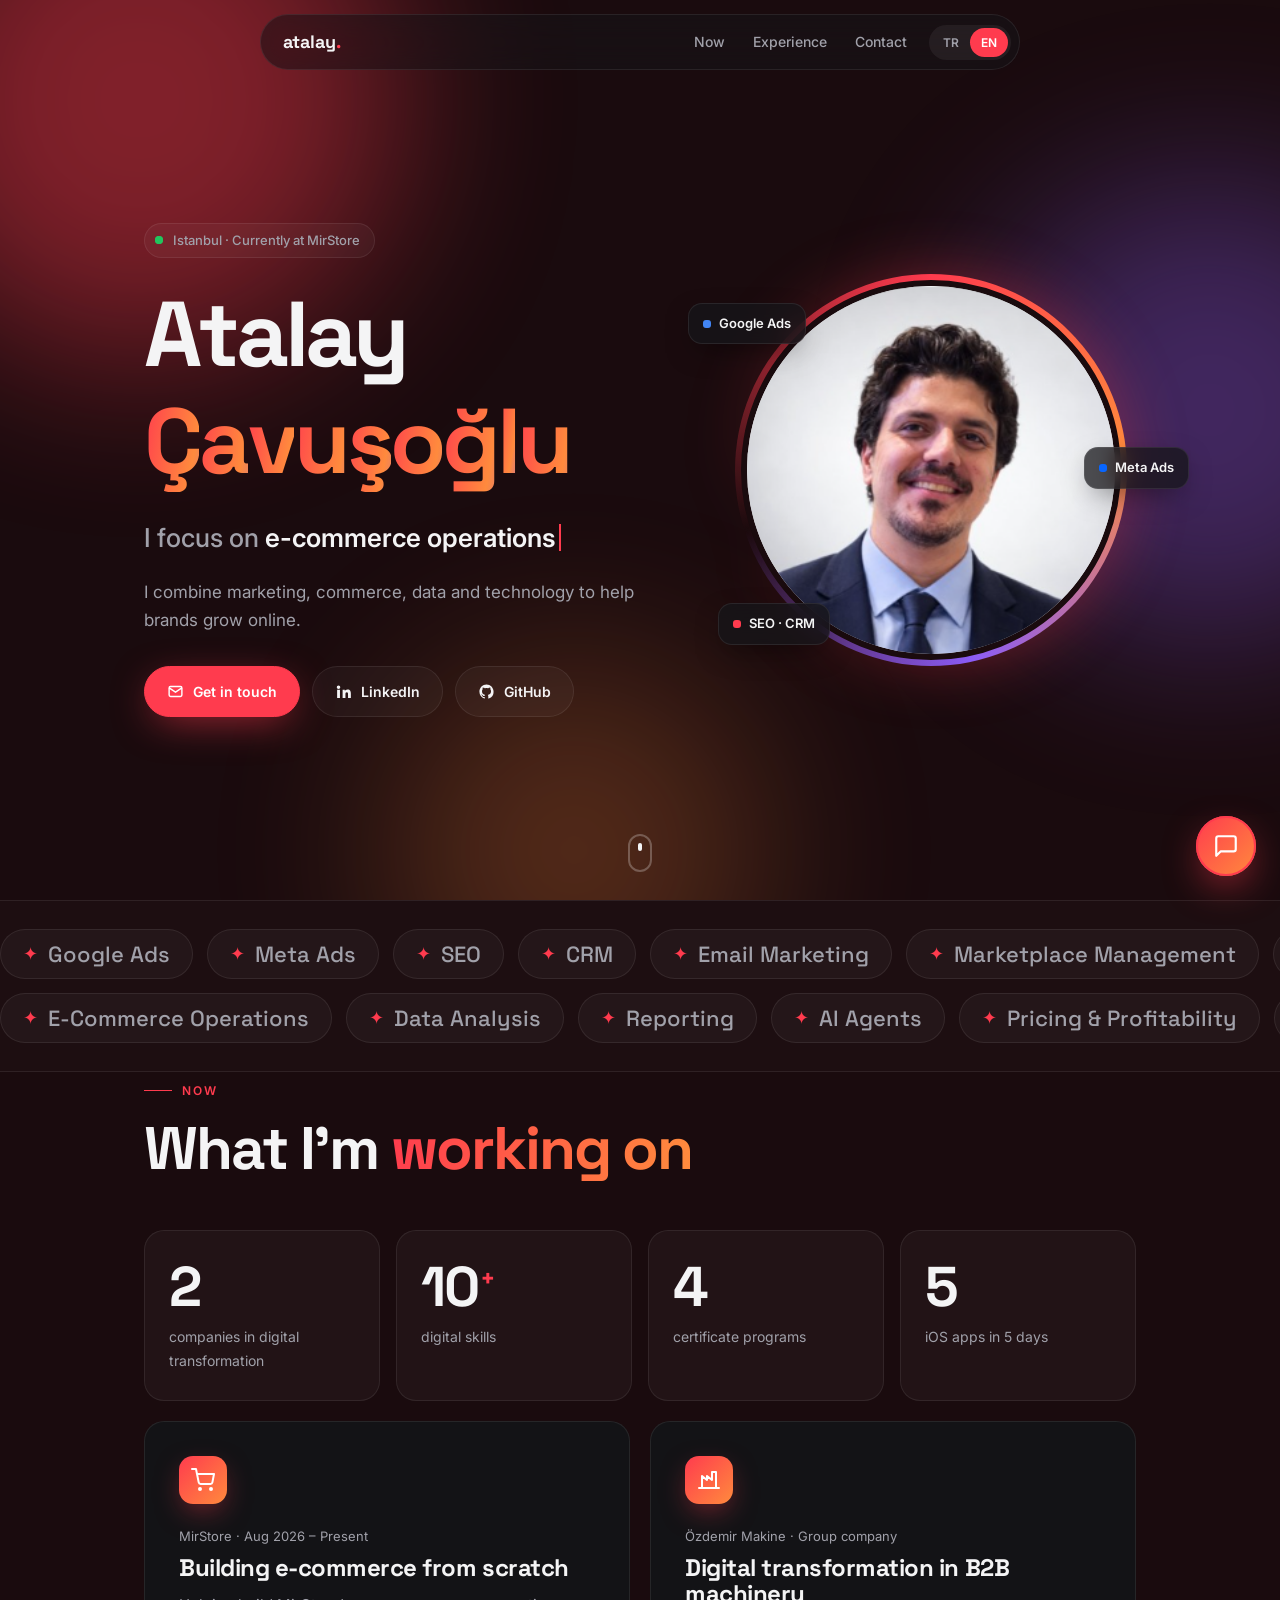
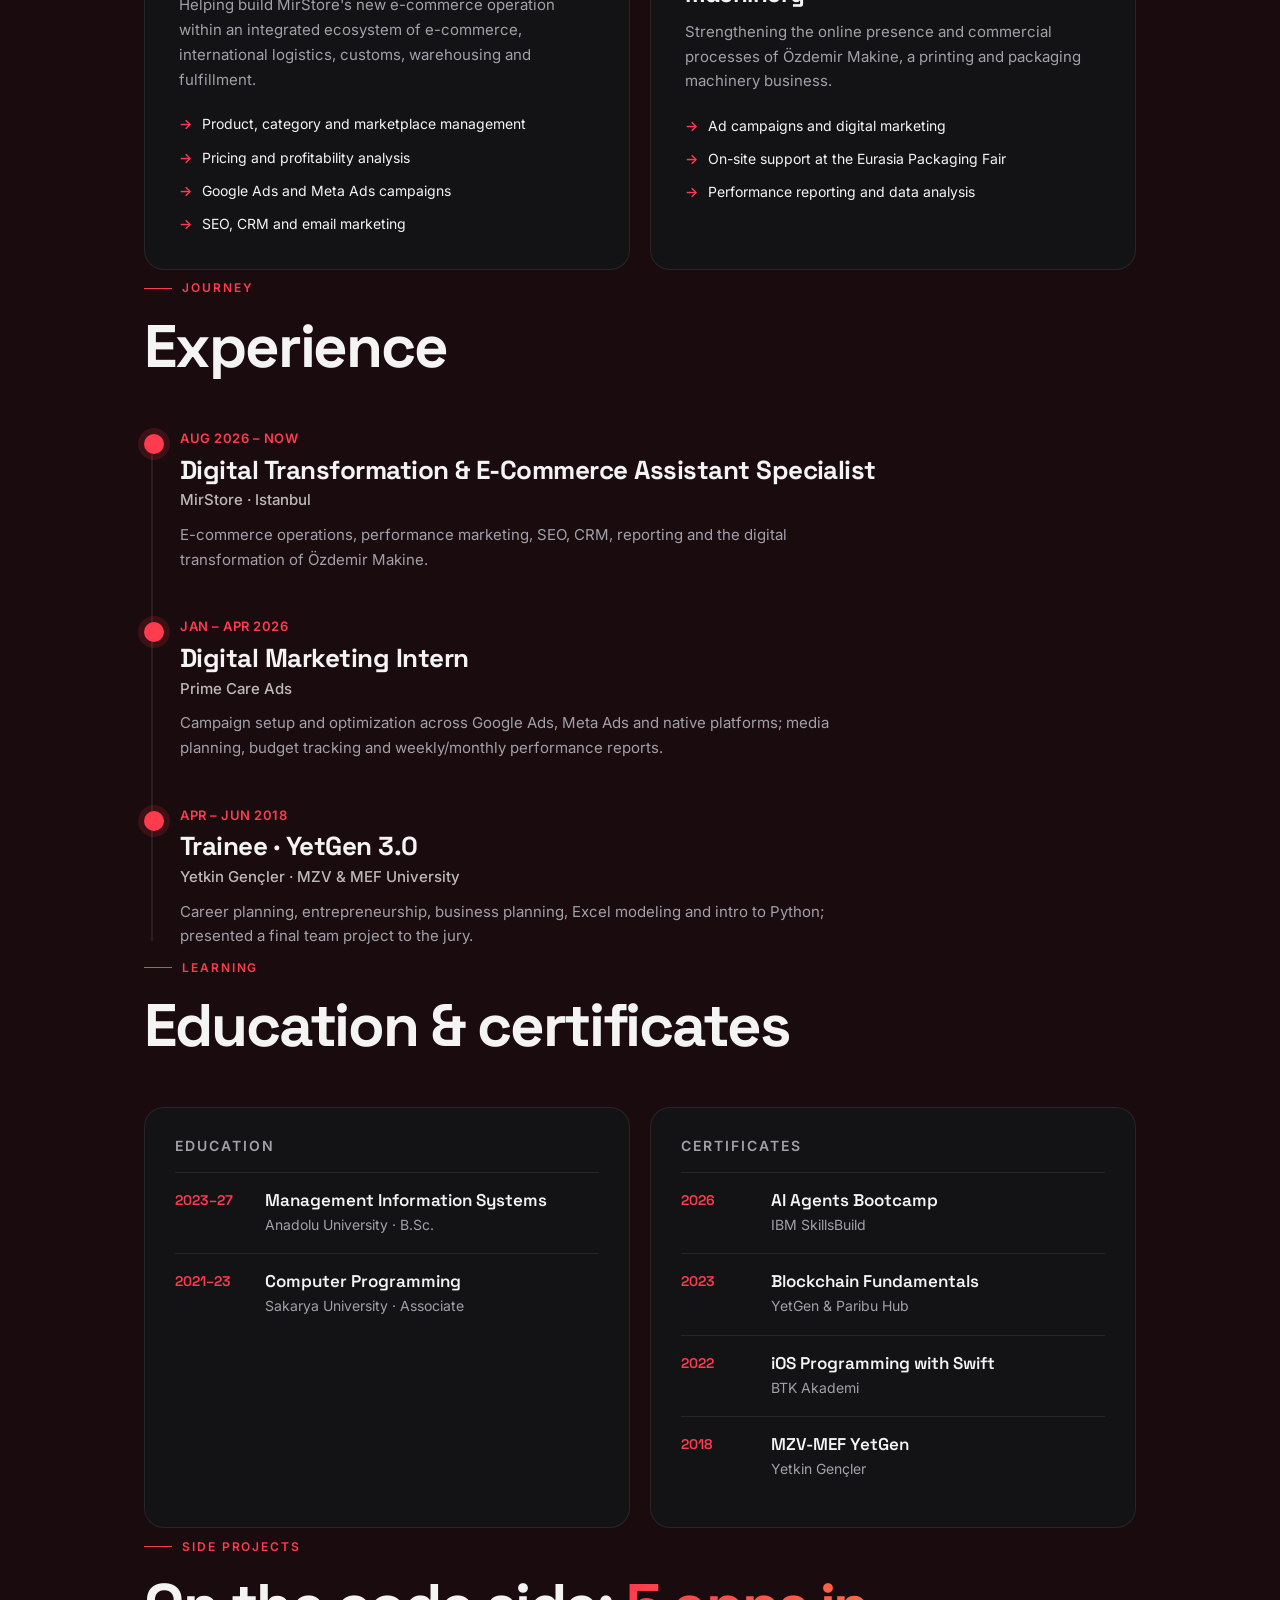
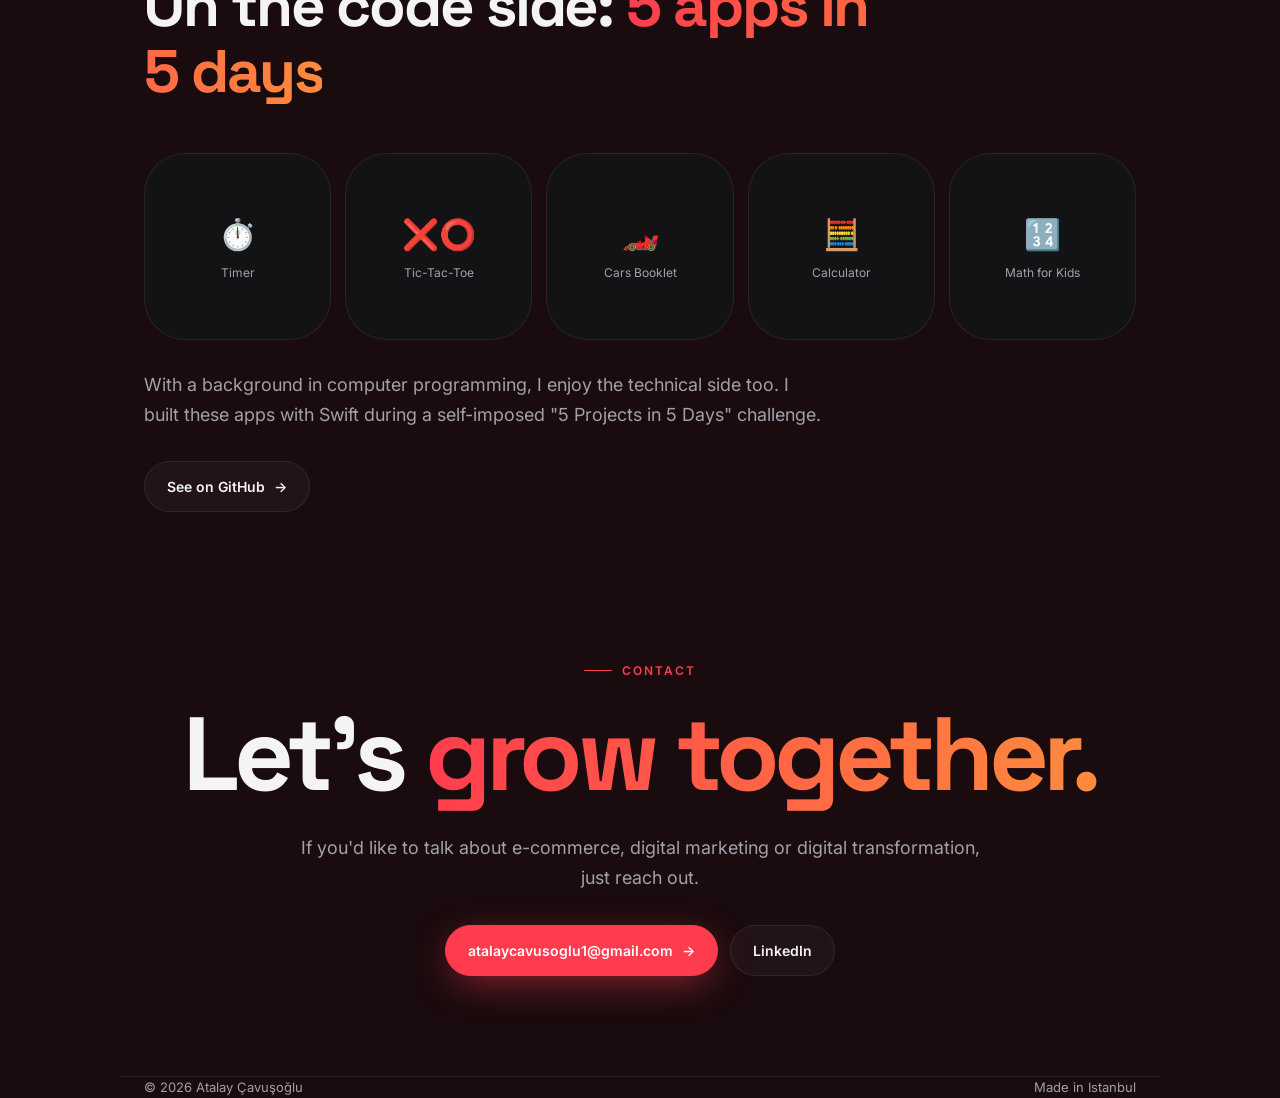
==== index.html @ b3266f6f "Match theme-color to the new background Co-Authored-By: Claude Opus 5.5 <noreply@anthropic.com>" ====
<!doctype html>
<html lang="tr">
<head>
  <meta charset="utf-8">
  <meta name="viewport" content="width=device-width, initial-scale=1">
  <title>Atalay Çavuşoğlu</title>
  <meta name="description" content="Atalay Çavuşoğlu — Dijital Dönüşüm & E-Ticaret. MirStore'da e-ticaret operasyonu, performans pazarlaması, SEO ve CRM.">
  <meta name="theme-color" content="#1a0b0e">
  <meta property="og:title" content="Atalay Çavuşoğlu">
  <meta property="og:description" content="Dijital Dönüşüm & E-Ticaret · Google & Meta Ads · SEO · CRM · Pazaryeri">
  <meta property="og:url" content="https://atalaycavusoglu.com">
  <meta property="og:image" content="https://atalaycavusoglu.com/photo.png">
  <meta property="og:type" content="profile">
  <link rel="canonical" href="https://atalaycavusoglu.com">
  <link rel="icon" href="data:image/svg+xml,%3Csvg xmlns='http://www.w3.org/2000/svg' viewBox='0 0 64 64'%3E%3Crect width='64' height='64' rx='14' fill='%23ff3b4e'/%3E%3Ctext x='50%25' y='54%25' text-anchor='middle' dominant-baseline='middle' font-family='Arial,sans-serif' font-weight='700' font-size='34' fill='white'%3EA%3C/text%3E%3C/svg%3E">
  <link rel="preconnect" href="https://fonts.googleapis.com">
  <link rel="preconnect" href="https://fonts.gstatic.com" crossorigin>
  <link href="https://fonts.googleapis.com/css2?family=Inter:wght@400;500;600&family=Space+Grotesk:wght@500;700&display=swap" rel="stylesheet">
  <style>
    :root {
      --bg: #1a0b0e;
      --surface: rgba(255, 255, 255, 0.035);
      --surface-strong: #131316;
      --text: #f4f4f5;
      --muted: #a1a1aa;
      --line: rgba(255, 255, 255, 0.08);
      --accent: #ff3b4e;
      --accent-2: #ff8a3d;
      --accent-3: #8b5cf6;
      --radius: 20px;
      --max: 1040px;
      --ease: cubic-bezier(.2, .8, .2, 1);
    }

    * { box-sizing: border-box; margin: 0; padding: 0; }
    html { scroll-behavior: smooth; background: var(--bg); }
    body {
      color: var(--text);
      font: 400 16px/1.65 Inter, system-ui, -apple-system, "Segoe UI", sans-serif;
      -webkit-font-smoothing: antialiased;
      overflow-x: hidden;
    }
    a { color: inherit; }
    h1, h2, h3 { font-family: "Space Grotesk", Inter, sans-serif; line-height: 1.1; }
    ::selection { background: var(--accent); color: #fff; }

    html[lang="tr"] .en, html[lang="en"] .tr { display: none !important; }

    .wrap { max-width: var(--max); margin: 0 auto; padding: 0 24px; }
    .grad {
      background: linear-gradient(100deg, var(--accent), var(--accent-2), var(--accent-3), var(--accent));
      background-size: 300% 100%;
      -webkit-background-clip: text; background-clip: text; color: transparent;
      animation: shift 8s linear infinite;
    }
    @keyframes shift { to { background-position: 300% 0; } }

    /* ---------- Intro loader ---------- */
    .loader {
      position: fixed; inset: 0; z-index: 100; background: var(--bg);
      display: grid; place-items: center;
      transition: clip-path .9s var(--ease);
      clip-path: inset(0 0 0 0);
    }
    .loader.done { clip-path: inset(0 0 100% 0); }
    .loader-text {
      font: 700 clamp(28px, 6vw, 56px) "Space Grotesk", sans-serif; letter-spacing: -0.03em;
      overflow: hidden;
    }
    .loader-text span { display: inline-block; transform: translateY(110%); animation: up .7s var(--ease) forwards; }
    .loader-text span:nth-child(2) { animation-delay: .08s; }
    @keyframes up { to { transform: translateY(0); } }

    /* ---------- Background ---------- */
    .bg { position: fixed; inset: 0; z-index: -1; overflow: hidden; pointer-events: none; }
    .blob {
      position: absolute; border-radius: 50%; filter: blur(90px); opacity: .45;
      will-change: transform;
    }
    .blob.b1 { width: 520px; height: 520px; background: var(--accent); top: -160px; left: -120px; animation: float1 18s ease-in-out infinite; }
    .blob.b2 { width: 460px; height: 460px; background: var(--accent-3); top: 20%; right: -160px; animation: float2 22s ease-in-out infinite; opacity: .35; }
    .blob.b3 { width: 380px; height: 380px; background: var(--accent-2); bottom: -140px; left: 30%; animation: float3 20s ease-in-out infinite; opacity: .25; }
    @keyframes float1 { 50% { transform: translate(140px, 120px) scale(1.15); } }
    @keyframes float2 { 50% { transform: translate(-160px, 80px) scale(.9); } }
    @keyframes float3 { 50% { transform: translate(-120px, -100px) scale(1.1); } }


    /* ---------- Progress + header ---------- */
    .progress {
      position: fixed; top: 0; left: 0; height: 3px; z-index: 50; width: 100%;
      background: linear-gradient(90deg, var(--accent), var(--accent-2), var(--accent-3));
      transform-origin: 0 50%; transform: scaleX(var(--p, 0));
    }
    header {
      position: fixed; top: 14px; left: 50%; transform: translateX(-50%); z-index: 40;
      width: min(calc(100% - 32px), 760px);
      background: rgba(20, 20, 24, .6);
      backdrop-filter: blur(14px) saturate(140%); -webkit-backdrop-filter: blur(14px) saturate(140%);
      border: 1px solid var(--line); border-radius: 999px;
      animation: drop .8s var(--ease) 1.1s both;
    }
    @keyframes drop { from { transform: translate(-50%, -150%); opacity: 0; } }
    .bar { display: flex; align-items: center; justify-content: space-between; height: 54px; padding: 0 8px 0 22px; }
    .logo { font-family: "Space Grotesk", sans-serif; font-weight: 700; text-decoration: none; font-size: 18px; }
    .logo span { color: var(--accent); }
    nav { display: flex; align-items: center; gap: 4px; }
    nav a {
      text-decoration: none; color: var(--muted); font-size: 14px; font-weight: 500;
      padding: 8px 12px; border-radius: 999px; transition: color .2s, background .2s;
    }
    nav a:hover, nav a.active { color: var(--text); background: rgba(255, 255, 255, .06); }
    .lang { display: flex; background: rgba(255, 255, 255, .06); border-radius: 999px; padding: 3px; margin-left: 6px; position: relative; }
    .lang button {
      position: relative; z-index: 1;
      background: none; border: 0; color: var(--muted); font: 600 12px Inter, sans-serif;
      width: 38px; padding: 7px 0; cursor: pointer; border-radius: 999px; transition: color .3s;
    }
    .lang button[aria-pressed="true"] { color: #fff; }
    .lang .pill {
      position: absolute; top: 3px; left: 3px; width: 38px; height: calc(100% - 6px);
      background: var(--accent); border-radius: 999px; transition: transform .35s var(--ease);
    }
    html[lang="en"] .lang .pill { transform: translateX(38px); }
    @media (max-width: 680px) { nav a { display: none; } }

    /* ---------- Reveal ---------- */
    .reveal { opacity: 0; transform: translateY(36px); transition: opacity .9s var(--ease), transform .9s var(--ease); transition-delay: var(--d, 0s); }
    .reveal.in { opacity: 1; transform: none; }

    /* ---------- Hero ---------- */
    .hero {
      min-height: 100vh; min-height: 100svh;
      display: grid; grid-template-columns: 1.3fr 1fr; gap: 48px; align-items: center;
      padding-block: 120px 80px;
    }
    .status {
      display: inline-flex; align-items: center; gap: 10px;
      font-size: 13px; font-weight: 500; color: var(--muted);
      padding: 6px 14px 6px 10px; border: 1px solid var(--line); border-radius: 999px;
      background: var(--surface); margin-bottom: 26px;
    }
    .dot { width: 8px; height: 8px; border-radius: 50%; background: #22c55e; position: relative; }
    .dot::after {
      content: ""; position: absolute; inset: 0; border-radius: 50%; background: #22c55e;
      animation: ping 1.8s cubic-bezier(0, 0, .2, 1) infinite;
    }
    @keyframes ping { 75%, 100% { transform: scale(2.6); opacity: 0; } }

    .hero h1 { font-size: clamp(44px, 8vw, 92px); letter-spacing: -0.045em; margin-bottom: 20px; }
    .hero h1 .line { display: block; overflow: hidden; padding-bottom: .06em; }
    .char { display: inline-block; transform: translateY(110%) rotate(8deg); opacity: 0; }
    .ready .char { animation: charIn .9s var(--ease) forwards; animation-delay: calc(1s + var(--i) * 0.035s); }
    @keyframes charIn { to { transform: none; opacity: 1; } }

    .typer { font-size: clamp(19px, 2.6vw, 26px); color: var(--muted); min-height: 1.6em; margin-bottom: 18px; font-weight: 500; }
    .typer b { color: var(--text); font-weight: 600; }
    .caret { display: inline-block; width: 2px; height: 1.05em; background: var(--accent); margin-left: 3px; vertical-align: -0.15em; animation: blink 1s steps(1) infinite; }
    @keyframes blink { 50% { opacity: 0; } }
    .hero .intro { font-size: 17px; color: var(--muted); max-width: 540px; }

    .cta { display: flex; flex-wrap: wrap; gap: 12px; margin-top: 32px; }
    .btn {
      position: relative; display: inline-flex; align-items: center; gap: 9px;
      padding: 13px 22px; border-radius: 999px; overflow: hidden;
      font-weight: 600; font-size: 14px; text-decoration: none;
      border: 1px solid var(--line); background: var(--surface);
      transition: border-color .25s, background .25s, transform .25s var(--ease);
      will-change: transform;
    }
    .btn:hover { border-color: rgba(255, 255, 255, .25); background: rgba(255, 255, 255, .07); }
    .btn.primary { background: var(--accent); border-color: var(--accent); color: #fff; box-shadow: 0 10px 40px -10px rgba(255, 59, 78, .7); }
    .btn.primary::before {
      content: ""; position: absolute; inset: 0;
      background: linear-gradient(110deg, transparent 30%, rgba(255, 255, 255, .35) 50%, transparent 70%);
      transform: translateX(-100%); transition: transform .7s var(--ease);
    }
    .btn.primary:hover::before { transform: translateX(100%); }
    .btn svg { width: 17px; height: 17px; flex-shrink: 0; }
    .btn .arrow { transition: transform .3s var(--ease); }
    .btn:hover .arrow { transform: translateX(4px); }

    /* Photo */
    .photo-wrap { position: relative; justify-self: center; width: min(380px, 80vw); aspect-ratio: 1; }
    .ring {
      position: absolute; inset: -6px; border-radius: 50%;
      background: conic-gradient(from var(--a, 0deg), var(--accent), var(--accent-2), var(--accent-3), transparent 70%, var(--accent));
      animation: spin 6s linear infinite;
      filter: drop-shadow(0 0 30px rgba(255, 59, 78, .35));
    }
    @property --a { syntax: "<angle>"; initial-value: 0deg; inherits: false; }
    @keyframes spin { to { --a: 360deg; } }
    .photo {
      position: absolute; inset: 0; border-radius: 50%; overflow: hidden;
      border: 6px solid var(--bg); background: #e9e9ea;
    }
    .photo img { width: 100%; height: 100%; object-fit: cover; transform: scale(1.06); display: block; }
    .badge {
      position: absolute; display: flex; align-items: center; gap: 8px;
      padding: 9px 14px; border-radius: 14px; font-size: 13px; font-weight: 600; white-space: nowrap;
      background: rgba(22, 22, 26, .75); border: 1px solid var(--line);
      backdrop-filter: blur(10px); -webkit-backdrop-filter: blur(10px);
      box-shadow: 0 10px 30px -10px rgba(0, 0, 0, .6);
      animation: bob 5s ease-in-out infinite;
    }
    .badge i { width: 8px; height: 8px; border-radius: 3px; display: block; }
    .badge.k1 { top: 6%; left: -14%; }
    .badge.k2 { top: 44%; right: -18%; animation-delay: -1.6s; }
    .badge.k3 { bottom: 4%; left: -6%; animation-delay: -3.2s; }
    @keyframes bob { 50% { transform: translateY(-14px); } }

    .scroll-hint {
      position: absolute; left: 50%; bottom: 28px; transform: translateX(-50%);
      width: 24px; height: 38px; border: 2px solid rgba(255, 255, 255, .25); border-radius: 14px;
    }
    .scroll-hint::after {
      content: ""; position: absolute; left: 50%; top: 7px; width: 4px; height: 8px; margin-left: -2px;
      background: var(--text); border-radius: 2px; animation: wheel 1.8s ease-in-out infinite;
    }
    @keyframes wheel { 0% { opacity: 0; transform: translateY(0); } 30% { opacity: 1; } 100% { opacity: 0; transform: translateY(14px); } }
    .hero-shell { position: relative; }

    /* Tablet landscape / small laptops: keep floating badges inside the viewport */
    @media (min-width: 861px) and (max-width: 1140px) {
      .hero { gap: 32px; }
      .photo-wrap { width: min(340px, 34vw); }
      .badge.k1 { left: -6%; }
      .badge.k2 { right: -4%; }
      .badge.k3 { left: -2%; }
    }
    /* Tablet portrait + phones: single centered column */
    @media (max-width: 860px) {
      .hero { grid-template-columns: 1fr; padding-block: 112px 72px; gap: 36px; text-align: center; }
      .hero .intro { margin: 0 auto; }
      .hero .cta { justify-content: center; }
      .photo-wrap { width: min(300px, 62vw); order: -1; justify-self: center; }
      .badge.k1 { left: -8%; }
      .badge.k2 { right: -10%; }
      .badge.k3 { left: 0; }
      .scroll-hint { display: none; }
    }
    /* Phones */
    @media (max-width: 520px) {
      .wrap { padding: 0 18px; }
      .hero { padding-block: 96px 56px; gap: 28px; min-height: auto; }
      .photo-wrap { width: min(210px, 58vw); }
      .badge { font-size: 11px; padding: 6px 10px; border-radius: 10px; gap: 6px; }
      .badge i { width: 6px; height: 6px; }
      .badge.k1 { top: 4%; left: -22%; }
      .badge.k2 { top: 46%; right: -26%; }
      .badge.k3 { bottom: 2%; left: -14%; }
      .status { margin-bottom: 18px; font-size: 12px; }
      .hero h1 { font-size: clamp(42px, 13vw, 56px); margin-bottom: 14px; }
      .typer { font-size: 18px; min-height: 3.3em; margin-bottom: 10px; }
      .typer > .tr, .typer > .en { display: block; }
      .hero .intro { font-size: 16px; }
      .cta { margin-top: 26px; gap: 10px; }
      .btn { padding: 12px 18px; }
    }

    /* ---------- Marquee ---------- */
    .marquee { padding: 28px 0; border-block: 1px solid var(--line); overflow: hidden; background: rgba(255, 255, 255, .015); }
    .track { display: flex; gap: 14px; width: max-content; animation: marquee 40s linear infinite; }
    .track.rev { animation-direction: reverse; animation-duration: 46s; margin-top: 14px; }
    .marquee:hover .track { animation-play-state: paused; }
    @keyframes marquee { to { transform: translateX(-50%); } }
    .tag {
      display: inline-flex; align-items: center; gap: 10px;
      font: 500 clamp(16px, 2vw, 22px) "Space Grotesk", sans-serif; white-space: nowrap;
      padding: 10px 22px; border-radius: 999px; border: 1px solid var(--line); background: var(--surface);
      color: var(--muted); transition: color .2s, border-color .2s;
    }
    .tag:hover { color: var(--text); border-color: var(--accent); }
    .tag::before { content: "✦"; color: var(--accent); font-size: .8em; }

    /* ---------- Sections ---------- */
    section { padding-block: 120px 40px; position: relative; }
    .label {
      display: inline-flex; align-items: center; gap: 10px;
      font-size: 12px; font-weight: 600; letter-spacing: .16em; text-transform: uppercase;
      color: var(--accent); margin-bottom: 16px;
    }
    .label::before { content: ""; width: 28px; height: 1px; background: currentColor; }
    section h2 { font-size: clamp(34px, 5.5vw, 60px); letter-spacing: -0.035em; margin-bottom: 48px; max-width: 760px; }

    /* Stats */
    .stats { display: grid; grid-template-columns: repeat(4, 1fr); gap: 16px; }
    .stat {
      padding: 28px 24px; border-radius: var(--radius); border: 1px solid var(--line); background: var(--surface);
    }
    .stat .num { font: 700 clamp(40px, 5vw, 56px) "Space Grotesk", sans-serif; letter-spacing: -0.04em; line-height: 1; }
    .stat .num sup { font-size: .45em; color: var(--accent); vertical-align: super; margin-left: 2px; }
    .stat p { color: var(--muted); font-size: 14px; margin-top: 10px; }
    @media (max-width: 760px) { .stats { grid-template-columns: repeat(2, 1fr); } }

    /* Cards */
    .cards { display: grid; grid-template-columns: repeat(2, 1fr); gap: 20px; margin-top: 20px; perspective: 1200px; }
    .card {
      position: relative; padding: 34px; border-radius: var(--radius);
      background: var(--surface-strong); border: 1px solid var(--line); overflow: hidden;
      transform-style: preserve-3d; transition: transform .4s var(--ease), border-color .3s;
    }
    .card::before {
      content: ""; position: absolute; inset: 0; pointer-events: none; opacity: 0; transition: opacity .3s;
      background: radial-gradient(420px circle at var(--cx, 50%) var(--cy, 50%), rgba(255, 59, 78, .16), transparent 45%);
    }
    .card:hover { border-color: rgba(255, 59, 78, .35); }
    .card:hover::before { opacity: 1; }
    .card .icon {
      width: 48px; height: 48px; border-radius: 14px; display: grid; place-items: center; margin-bottom: 22px;
      background: linear-gradient(135deg, var(--accent), var(--accent-2)); color: #fff;
      box-shadow: 0 10px 30px -8px rgba(255, 59, 78, .6);
    }
    .card .icon svg { width: 24px; height: 24px; }
    .card .meta { font-size: 13px; color: var(--muted); margin-bottom: 8px; }
    .card h3 { font-size: 24px; margin-bottom: 12px; letter-spacing: -0.02em; }
    .card p { color: var(--muted); font-size: 15px; }
    .card ul { list-style: none; margin-top: 20px; display: grid; gap: 10px; }
    .card li { font-size: 14px; display: flex; gap: 10px; align-items: baseline; }
    .card li::before { content: "→"; color: var(--accent); font-weight: 600; }
    @media (max-width: 760px) { .cards { grid-template-columns: 1fr; } .card { padding: 26px; } }

    /* Timeline */
    .timeline { list-style: none; position: relative; padding-left: 36px; }
    .timeline::before, .timeline::after {
      content: ""; position: absolute; left: 7px; top: 8px; bottom: 8px; width: 2px; background: var(--line); border-radius: 2px;
    }
    .timeline::after {
      background: linear-gradient(var(--accent), var(--accent-2), var(--accent-3));
      transform-origin: top; transform: scaleY(var(--tp, 0));
    }
    .timeline li { position: relative; padding: 0 0 44px; }
    .timeline li:last-child { padding-bottom: 0; }
    .timeline li::before {
      content: ""; position: absolute; left: -36px; top: 6px; width: 16px; height: 16px; border-radius: 50%;
      background: var(--bg); border: 2px solid var(--line); transition: border-color .4s, box-shadow .4s, background .4s;
    }
    .timeline li.in::before { border-color: var(--accent); background: var(--accent); box-shadow: 0 0 0 6px rgba(255, 59, 78, .15); }
    .timeline .when { font-size: 13px; font-weight: 600; color: var(--accent); letter-spacing: .04em; margin-bottom: 6px; }
    .timeline h3 { font-size: clamp(20px, 2.6vw, 26px); letter-spacing: -0.02em; margin-bottom: 4px; }
    .timeline .org { color: var(--text); opacity: .75; font-weight: 500; font-size: 15px; }
    .timeline p { color: var(--muted); font-size: 15px; margin-top: 10px; max-width: 680px; }

    /* Edu / certs */
    .two { display: grid; grid-template-columns: 1fr 1fr; gap: 20px; }
    @media (max-width: 760px) { .two { grid-template-columns: 1fr; } }
    .list-card { padding: 30px; border-radius: var(--radius); background: var(--surface-strong); border: 1px solid var(--line); }
    .list-card h3.ttl { font-size: 14px; letter-spacing: .14em; text-transform: uppercase; color: var(--muted); font-family: Inter, sans-serif; font-weight: 600; margin-bottom: 18px; }
    .row { display: grid; grid-template-columns: 76px 1fr; gap: 14px; padding: 16px 0; border-top: 1px solid var(--line); transition: transform .3s var(--ease); }
    .row:hover { transform: translateX(6px); }
    .row .yr { font: 600 14px "Space Grotesk", sans-serif; color: var(--accent); padding-top: 2px; }
    .row strong { display: block; font: 600 17px "Space Grotesk", sans-serif; }
    .row span.sub { color: var(--muted); font-size: 14px; }

    /* Side projects */
    .apps { display: grid; grid-template-columns: repeat(5, 1fr); gap: 14px; margin: 8px 0 30px; }
    .app {
      aspect-ratio: 1; border-radius: 22%; display: grid; place-items: center; text-align: center;
      background: var(--surface-strong); border: 1px solid var(--line); font-size: 12px; color: var(--muted);
      padding: 10px; transition: transform .4s var(--ease), border-color .3s;
    }
    .app b { display: block; font-size: 30px; margin-bottom: 4px; }
    .app:hover { transform: translateY(-8px) rotate(-3deg); border-color: var(--accent); color: var(--text); }
    @media (max-width: 560px) { .apps { grid-template-columns: repeat(3, 1fr); } }
    .lead { font-size: 18px; color: var(--muted); max-width: 680px; }

    /* Contact */
    .contact { text-align: center; padding-block: 140px 100px; }
    .contact h2 { font-size: clamp(44px, 9vw, 104px); margin: 0 auto 22px; max-width: none; letter-spacing: -0.05em; }
    .contact .lead { margin: 0 auto; }
    .contact .cta { justify-content: center; }
    footer {
      padding-block: 28px 40px; font-size: 13px; color: var(--muted);
      display: flex; justify-content: space-between; flex-wrap: wrap; gap: 10px;
      border-top: 1px solid var(--line);
    }

    /* ---------- Responsive: sections ---------- */
    @media (max-width: 760px) {
      section { padding-block: 84px 24px; }
      section h2 { margin-bottom: 32px; }
      .lead { font-size: 16px; }
      .stat { padding: 22px 18px; }
      .stat p { font-size: 13px; }
      .list-card { padding: 22px; }
      .contact { padding-block: 100px 72px; }
      .marquee { padding: 20px 0; }
      .tag { padding: 8px 16px; }
    }
    @media (max-width: 520px) {
      header { top: 10px; width: calc(100% - 24px); }
      .bar { height: 50px; padding-left: 18px; }
      .track.rev { margin-top: 10px; }
      .timeline { padding-left: 30px; }
      .timeline li::before { left: -30px; width: 14px; height: 14px; }
      .timeline::before, .timeline::after { left: 6px; }
      .row { grid-template-columns: 64px 1fr; }
      .apps { gap: 10px; }
      .contact .cta .btn { width: 100%; justify-content: center; }
      /* keep the chat button from covering the footer */
      footer { justify-content: center; text-align: center; padding-bottom: 100px; }
    }
    /* Touch screens: no sticky hover transforms */
    @media (hover: none) {
      .row:hover, .app:hover { transform: none; }
      .card:hover::before { opacity: 0; }
    }

    /* ---------- Chatbot ---------- */
    .chat-fab {
      position: fixed; right: 24px; bottom: 24px; z-index: 60;
      width: 60px; height: 60px; border-radius: 50%; border: 0; cursor: pointer;
      background: linear-gradient(135deg, var(--accent), var(--accent-2)); color: #fff;
      display: grid; place-items: center;
      box-shadow: 0 14px 40px -10px rgba(255, 59, 78, .8);
      transition: transform .35s var(--ease);
      animation: fabIn .6s var(--ease) 2s both;
    }
    @keyframes fabIn { from { transform: scale(0) rotate(-90deg); } }
    .chat-fab:hover { transform: scale(1.08); }
    .chat-fab::after {
      content: ""; position: absolute; inset: 0; border-radius: 50%; border: 2px solid var(--accent);
      animation: ping 2.4s cubic-bezier(0, 0, .2, 1) 3s infinite;
    }
    .chat-fab svg { width: 26px; height: 26px; position: absolute; transition: transform .35s var(--ease), opacity .25s; }
    .chat-fab .ic-close { transform: rotate(-90deg) scale(.5); opacity: 0; }
    .chat-open .chat-fab .ic-chat { transform: rotate(90deg) scale(.5); opacity: 0; }
    .chat-open .chat-fab .ic-close { transform: none; opacity: 1; }
    .chat-open .chat-fab::after { display: none; }

    .chat-hint {
      position: fixed; right: 96px; bottom: 36px; z-index: 60;
      padding: 9px 14px; border-radius: 14px 14px 4px 14px; font-size: 14px; font-weight: 500;
      background: var(--surface-strong); border: 1px solid var(--line);
      box-shadow: 0 10px 30px -10px rgba(0, 0, 0, .6);
      opacity: 0; transform: translateX(10px); pointer-events: none;
      transition: opacity .4s var(--ease), transform .4s var(--ease);
    }
    .chat-hint.show { opacity: 1; transform: none; }
    .chat-open .chat-hint { opacity: 0; }

    .chat-panel {
      position: fixed; right: 24px; bottom: 98px; z-index: 60;
      width: 370px; height: min(560px, calc(100vh - 130px));
      display: flex; flex-direction: column; overflow: hidden;
      background: rgba(18, 18, 22, .88); border: 1px solid var(--line); border-radius: 24px;
      backdrop-filter: blur(18px) saturate(140%); -webkit-backdrop-filter: blur(18px) saturate(140%);
      box-shadow: 0 30px 80px -20px rgba(0, 0, 0, .8);
      transform-origin: bottom right; transform: scale(.6) translateY(30px); opacity: 0; visibility: hidden;
      transition: transform .45s var(--ease), opacity .3s, visibility 0s .45s;
    }
    .chat-open .chat-panel { transform: none; opacity: 1; visibility: visible; transition: transform .45s var(--ease), opacity .3s; }
    @media (max-width: 520px) {
      .chat-panel { right: 12px; left: 12px; width: auto; bottom: 92px; height: min(70vh, 560px); }
      .chat-fab { right: 16px; bottom: 16px; width: 56px; height: 56px; }
      .chat-hint { display: none; }
      .chat-form input { font-size: 16px; } /* prevents iOS zoom on focus */
      .chips button { font-size: 12px; padding: 6px 11px; }
    }

    .chat-head { display: flex; align-items: center; gap: 12px; padding: 16px 18px; border-bottom: 1px solid var(--line); }
    .chat-head img { width: 40px; height: 40px; border-radius: 50%; object-fit: cover; border: 2px solid var(--accent); }
    .chat-head strong { display: block; font: 600 15px "Space Grotesk", sans-serif; }
    .chat-head small { color: var(--muted); font-size: 12px; display: flex; align-items: center; gap: 6px; }
    .chat-head small::before { content: ""; width: 7px; height: 7px; border-radius: 50%; background: #22c55e; }

    .chat-body { flex: 1; overflow-y: auto; padding: 18px; display: flex; flex-direction: column; gap: 10px; scroll-behavior: smooth; }
    .chat-body::-webkit-scrollbar { width: 6px; }
    .chat-body::-webkit-scrollbar-thumb { background: var(--line); border-radius: 3px; }
    .msg {
      max-width: 86%; padding: 11px 14px; font-size: 14px; line-height: 1.55; border-radius: 18px;
      animation: msgIn .4s var(--ease) both;
    }
    @keyframes msgIn { from { opacity: 0; transform: translateY(10px) scale(.96); } }
    .msg.bot { background: rgba(255, 255, 255, .06); border-bottom-left-radius: 6px; align-self: flex-start; }
    .msg.user { background: var(--accent); color: #fff; border-bottom-right-radius: 6px; align-self: flex-end; }
    .msg a { color: var(--accent); font-weight: 600; }
    .msg ul { margin: 6px 0 0 18px; }
    .typing { display: flex; gap: 4px; padding: 14px 16px; }
    .typing i { width: 7px; height: 7px; border-radius: 50%; background: var(--muted); animation: dots 1.2s infinite; }
    .typing i:nth-child(2) { animation-delay: .15s; }
    .typing i:nth-child(3) { animation-delay: .3s; }
    @keyframes dots { 0%, 60%, 100% { transform: translateY(0); opacity: .4; } 30% { transform: translateY(-5px); opacity: 1; } }

    .chips { display: flex; flex-wrap: wrap; gap: 6px; padding: 0 18px 12px; }
    .chips button {
      font: 500 12.5px Inter, sans-serif; color: var(--text); cursor: pointer;
      padding: 7px 12px; border-radius: 999px; border: 1px solid var(--line); background: var(--surface);
      transition: border-color .2s, background .2s, transform .2s;
    }
    .chips button:hover { border-color: var(--accent); background: rgba(255, 59, 78, .1); transform: translateY(-1px); }

    .chat-form { display: flex; gap: 8px; padding: 12px; border-top: 1px solid var(--line); }
    .chat-form input {
      flex: 1; min-width: 0; font: 400 14px Inter, sans-serif; color: var(--text);
      background: rgba(255, 255, 255, .05); border: 1px solid var(--line); border-radius: 999px;
      padding: 11px 16px; outline: none; transition: border-color .2s;
    }
    .chat-form input:focus { border-color: var(--accent); }
    .chat-form button {
      width: 42px; height: 42px; flex-shrink: 0; border: 0; border-radius: 50%; cursor: pointer;
      background: var(--accent); color: #fff; display: grid; place-items: center; transition: transform .2s;
    }
    .chat-form button:hover { transform: scale(1.06); }
    .chat-form button svg { width: 18px; height: 18px; }

    @media (prefers-reduced-motion: reduce) {
      *, *::before, *::after { animation: none !important; transition: none !important; }
      .reveal, .char { opacity: 1 !important; transform: none !important; }
      .loader { display: none; }
      header { animation: none; }
    }
  </style>
</head>
<body>

  <div class="loader" aria-hidden="true">
    <div class="loader-text"><span>atalay</span><span style="color:var(--accent)">.</span></div>
  </div>

  <div class="bg" aria-hidden="true">
    <div class="blob b1"></div>
    <div class="blob b2"></div>
    <div class="blob b3"></div>
  </div>
  <div class="progress" aria-hidden="true"></div>

  <header>
    <div class="bar">
      <a href="#top" class="logo">atalay<span>.</span></a>
      <nav>
        <a href="#now"><span class="tr">Şu an</span><span class="en">Now</span></a>
        <a href="#experience"><span class="tr">Deneyim</span><span class="en">Experience</span></a>
        <a href="#contact"><span class="tr">İletişim</span><span class="en">Contact</span></a>
        <div class="lang" role="group" aria-label="Language">
          <span class="pill" aria-hidden="true"></span>
          <button type="button" data-set-lang="tr" aria-pressed="true">TR</button>
          <button type="button" data-set-lang="en" aria-pressed="false">EN</button>
        </div>
      </nav>
    </div>
  </header>

  <main id="top">

    <div class="hero-shell">
      <div class="wrap hero">
        <div>
          <div class="status reveal" style="--d:1.2s">
            <span class="dot"></span>
            <span class="tr">İstanbul · Şu an MirStore'da</span>
            <span class="en">Istanbul · Currently at MirStore</span>
          </div>
          <h1 class="split">
            <span class="line">Atalay</span>
            <span class="line"><span class="grad-wrap">Çavuşoğlu</span></span>
          </h1>
          <div class="typer reveal" style="--d:1.5s">
            <span class="tr">Odak alanım: </span><span class="en">I focus on </span><b id="typed"></b><span class="caret"></span>
          </div>
          <p class="intro reveal" style="--d:1.6s">
            <span class="tr">Pazarlamayı, ticareti, veriyi ve teknolojiyi bir araya getirerek markaların dijitalde büyümesine yardım ediyorum.</span>
            <span class="en">I combine marketing, commerce, data and technology to help brands grow online.</span>
          </p>
          <div class="cta reveal" style="--d:1.7s">
            <a class="btn primary magnetic" href="mailto:atalaycavusoglu1@gmail.com">
              <svg viewBox="0 0 24 24" fill="none" stroke="currentColor" stroke-width="2"><rect x="3" y="5" width="18" height="14" rx="2"/><path d="m3 7 9 6 9-6"/></svg>
              <span class="tr">Bana yaz</span><span class="en">Get in touch</span>
            </a>
            <a class="btn magnetic" href="https://www.linkedin.com/in/atalaycavusoglu" target="_blank" rel="noopener">
              <svg viewBox="0 0 24 24" fill="currentColor"><path d="M4.98 3.5a2.5 2.5 0 1 1 0 5 2.5 2.5 0 0 1 0-5ZM3 9.5h4V21H3V9.5Zm7 0h3.8v1.6h.06c.53-1 1.83-2.06 3.77-2.06 4.03 0 4.77 2.65 4.77 6.1V21h-4v-5.1c0-1.22-.02-2.79-1.7-2.79-1.7 0-1.96 1.33-1.96 2.7V21h-4V9.5Z"/></svg>
              LinkedIn
            </a>
            <a class="btn magnetic" href="https://github.com/atalaycavusoglu" target="_blank" rel="noopener">
              <svg viewBox="0 0 24 24" fill="currentColor"><path d="M12 2C6.48 2 2 6.58 2 12.23c0 4.52 2.87 8.35 6.84 9.7.5.1.68-.22.68-.49v-1.7c-2.78.62-3.37-1.37-3.37-1.37-.46-1.18-1.11-1.5-1.11-1.5-.91-.64.07-.62.07-.62 1 .07 1.53 1.06 1.53 1.06.9 1.56 2.35 1.11 2.92.85.09-.66.35-1.11.63-1.37-2.22-.26-4.55-1.14-4.55-5.06 0-1.12.39-2.03 1.03-2.75-.1-.26-.45-1.3.1-2.7 0 0 .84-.28 2.75 1.05a9.4 9.4 0 0 1 5 0c1.91-1.33 2.75-1.05 2.75-1.05.55 1.4.2 2.44.1 2.7.64.72 1.03 1.63 1.03 2.75 0 3.93-2.34 4.8-4.56 5.05.36.32.68.94.68 1.9v2.82c0 .27.18.6.69.49A10.1 10.1 0 0 0 22 12.23C22 6.58 17.52 2 12 2Z"/></svg>
              GitHub
            </a>
          </div>
        </div>

        <div class="photo-wrap reveal" style="--d:1.1s" data-parallax="0.06">
          <div class="ring"></div>
          <div class="photo"><img src="photo.png" alt="Atalay Çavuşoğlu" width="294" height="294"></div>
          <div class="badge k1"><i style="background:#4285f4"></i>Google Ads</div>
          <div class="badge k2"><i style="background:#0866ff"></i>Meta Ads</div>
          <div class="badge k3"><i style="background:var(--accent)"></i>SEO · CRM</div>
        </div>
      </div>
      <div class="scroll-hint" aria-hidden="true"></div>
    </div>

    <div class="marquee" aria-label="Skills">
      <div class="track">
        <span class="tag">Google Ads</span><span class="tag">Meta Ads</span><span class="tag">SEO</span><span class="tag">CRM</span>
        <span class="tag"><span class="tr">E-posta Pazarlama</span><span class="en">Email Marketing</span></span>
        <span class="tag"><span class="tr">Pazaryeri Yönetimi</span><span class="en">Marketplace Management</span></span>
        <span class="tag"><span class="tr">Dijital Dönüşüm</span><span class="en">Digital Transformation</span></span>
        <span class="tag">Google Ads</span><span class="tag">Meta Ads</span><span class="tag">SEO</span><span class="tag">CRM</span>
        <span class="tag"><span class="tr">E-posta Pazarlama</span><span class="en">Email Marketing</span></span>
        <span class="tag"><span class="tr">Pazaryeri Yönetimi</span><span class="en">Marketplace Management</span></span>
        <span class="tag"><span class="tr">Dijital Dönüşüm</span><span class="en">Digital Transformation</span></span>
      </div>
      <div class="track rev">
        <span class="tag"><span class="tr">E-Ticaret Operasyonları</span><span class="en">E-Commerce Operations</span></span>
        <span class="tag"><span class="tr">Veri Analizi</span><span class="en">Data Analysis</span></span>
        <span class="tag"><span class="tr">Raporlama</span><span class="en">Reporting</span></span>
        <span class="tag"><span class="tr">Yapay Zeka</span><span class="en">AI Agents</span></span>
        <span class="tag"><span class="tr">Fiyatlandırma & Kârlılık</span><span class="en">Pricing & Profitability</span></span>
        <span class="tag">Swift</span><span class="tag">HTML & CSS</span>
        <span class="tag"><span class="tr">E-Ticaret Operasyonları</span><span class="en">E-Commerce Operations</span></span>
        <span class="tag"><span class="tr">Veri Analizi</span><span class="en">Data Analysis</span></span>
        <span class="tag"><span class="tr">Raporlama</span><span class="en">Reporting</span></span>
        <span class="tag"><span class="tr">Yapay Zeka</span><span class="en">AI Agents</span></span>
        <span class="tag"><span class="tr">Fiyatlandırma & Kârlılık</span><span class="en">Pricing & Profitability</span></span>
        <span class="tag">Swift</span><span class="tag">HTML & CSS</span>
      </div>
    </div>

    <section id="now" class="wrap">
      <div class="label reveal"><span class="tr">Şu an</span><span class="en">Now</span></div>
      <h2 class="reveal"><span class="tr">Ne üzerinde <span class="grad">çalışıyorum?</span></span><span class="en">What I'm <span class="grad">working on</span></span></h2>

      <div class="stats">
        <div class="stat reveal" style="--d:0s"><div class="num"><span data-count="2">0</span></div><p><span class="tr">şirkette dijital dönüşüm</span><span class="en">companies in digital transformation</span></p></div>
        <div class="stat reveal" style="--d:.08s"><div class="num"><span data-count="10">0</span><sup>+</sup></div><p><span class="tr">dijital yetkinlik</span><span class="en">digital skills</span></p></div>
        <div class="stat reveal" style="--d:.16s"><div class="num"><span data-count="4">0</span></div><p><span class="tr">sertifika programı</span><span class="en">certificate programs</span></p></div>
        <div class="stat reveal" style="--d:.24s"><div class="num"><span data-count="5">0</span></div><p><span class="tr">günde 5 iOS projesi</span><span class="en">iOS apps in 5 days</span></p></div>
      </div>

      <div class="cards">
        <article class="card tilt reveal">
          <div class="icon"><svg viewBox="0 0 24 24" fill="none" stroke="currentColor" stroke-width="2" stroke-linecap="round" stroke-linejoin="round"><circle cx="9" cy="21" r="1"/><circle cx="20" cy="21" r="1"/><path d="M1 1h4l2.7 13.4a2 2 0 0 0 2 1.6h9.7a2 2 0 0 0 2-1.6L23 6H6"/></svg></div>
          <div class="meta">MirStore · <span class="tr">Ağu 2026 – Devam ediyor</span><span class="en">Aug 2026 – Present</span></div>
          <h3><span class="tr">Sıfırdan bir e-ticaret operasyonu</span><span class="en">Building e-commerce from scratch</span></h3>
          <p>
            <span class="tr">E-ticaret, uluslararası lojistik, gümrük, depolama ve fulfillment'ı bir araya getiren bir ekosistemde yeni e-ticaret operasyonunun kurulmasına destek oluyorum.</span>
            <span class="en">Helping build MirStore's new e-commerce operation within an integrated ecosystem of e-commerce, international logistics, customs, warehousing and fulfillment.</span>
          </p>
          <ul>
            <li><span class="tr">Ürün, kategori ve pazaryeri yönetimi</span><span class="en">Product, category and marketplace management</span></li>
            <li><span class="tr">Fiyatlandırma ve kârlılık analizi</span><span class="en">Pricing and profitability analysis</span></li>
            <li><span class="tr">Google Ads ve Meta Ads kampanyaları</span><span class="en">Google Ads and Meta Ads campaigns</span></li>
            <li><span class="tr">SEO, CRM ve e-posta pazarlama</span><span class="en">SEO, CRM and email marketing</span></li>
          </ul>
        </article>
        <article class="card tilt reveal" style="--d:.1s">
          <div class="icon"><svg viewBox="0 0 24 24" fill="none" stroke="currentColor" stroke-width="2" stroke-linecap="round" stroke-linejoin="round"><path d="M2 20h20"/><path d="M5 20V8l5 4V8l5 4V4h4v16"/></svg></div>
          <div class="meta">Özdemir Makine · <span class="tr">Grup şirketi</span><span class="en">Group company</span></div>
          <h3><span class="tr">B2B makine sektöründe dijital dönüşüm</span><span class="en">Digital transformation in B2B machinery</span></h3>
          <p>
            <span class="tr">Matbaa ve ambalaj makineleri üreten Özdemir Makine'nin dijital varlığını ve ticari süreçlerini güçlendiriyorum.</span>
            <span class="en">Strengthening the online presence and commercial processes of Özdemir Makine, a printing and packaging machinery business.</span>
          </p>
          <ul>
            <li><span class="tr">Reklam kampanyaları ve dijital pazarlama</span><span class="en">Ad campaigns and digital marketing</span></li>
            <li><span class="tr">Avrasya Ambalaj Fuarı'nda saha desteği</span><span class="en">On-site support at the Eurasia Packaging Fair</span></li>
            <li><span class="tr">Performans raporlama ve veri analizi</span><span class="en">Performance reporting and data analysis</span></li>
          </ul>
        </article>
      </div>
    </section>

    <section id="experience" class="wrap">
      <div class="label reveal"><span class="tr">Yolculuk</span><span class="en">Journey</span></div>
      <h2 class="reveal"><span class="tr">Deneyim</span><span class="en">Experience</span></h2>
      <ol class="timeline">
        <li class="reveal">
          <div class="when"><span class="tr">AĞU 2026 – BUGÜN</span><span class="en">AUG 2026 – NOW</span></div>
          <h3><span class="tr">Dijital Dönüşüm ve E-Ticaret Uzman Yardımcısı</span><span class="en">Digital Transformation & E-Commerce Assistant Specialist</span></h3>
          <div class="org">MirStore · <span class="tr">İstanbul</span><span class="en">Istanbul</span></div>
          <p><span class="tr">E-ticaret operasyonu, performans pazarlaması, SEO, CRM, performans raporlama ve Özdemir Makine'nin dijital dönüşümü.</span><span class="en">E-commerce operations, performance marketing, SEO, CRM, reporting and the digital transformation of Özdemir Makine.</span></p>
        </li>
        <li class="reveal">
          <div class="when"><span class="tr">OCA – NİS 2026</span><span class="en">JAN – APR 2026</span></div>
          <h3><span class="tr">Dijital Pazarlama Stajyeri</span><span class="en">Digital Marketing Intern</span></h3>
          <div class="org">Prime Care Ads</div>
          <p><span class="tr">Google Ads, Meta Ads ve native platformlarda kampanya kurulumu ve optimizasyonu; medya planlama, bütçe takibi ve haftalık/aylık performans raporları.</span><span class="en">Campaign setup and optimization across Google Ads, Meta Ads and native platforms; media planning, budget tracking and weekly/monthly performance reports.</span></p>
        </li>
        <li class="reveal">
          <div class="when"><span class="tr">NİS – HAZ 2018</span><span class="en">APR – JUN 2018</span></div>
          <h3><span class="tr">Katılımcı · YetGen 3.0</span><span class="en">Trainee · YetGen 3.0</span></h3>
          <div class="org">Yetkin Gençler · MZV & MEF <span class="tr">Üniversitesi</span><span class="en">University</span></div>
          <p><span class="tr">Kariyer planlama, girişimcilik, iş planı, Excel modelleme ve Python'a giriş; final projesini jüriye sunduk.</span><span class="en">Career planning, entrepreneurship, business planning, Excel modeling and intro to Python; presented a final team project to the jury.</span></p>
        </li>
      </ol>
    </section>

    <section class="wrap">
      <div class="label reveal"><span class="tr">Öğrenme</span><span class="en">Learning</span></div>
      <h2 class="reveal"><span class="tr">Eğitim & sertifikalar</span><span class="en">Education & certificates</span></h2>
      <div class="two">
        <div class="list-card reveal">
          <h3 class="ttl"><span class="tr">Eğitim</span><span class="en">Education</span></h3>
          <div class="row"><div class="yr">2023–27</div><div><strong><span class="tr">Yönetim Bilişim Sistemleri</span><span class="en">Management Information Systems</span></strong><span class="sub"><span class="tr">Anadolu Üniversitesi · Lisans</span><span class="en">Anadolu University · B.Sc.</span></span></div></div>
          <div class="row"><div class="yr">2021–23</div><div><strong><span class="tr">Bilgisayar Programcılığı</span><span class="en">Computer Programming</span></strong><span class="sub"><span class="tr">Sakarya Üniversitesi · Ön Lisans</span><span class="en">Sakarya University · Associate</span></span></div></div>
        </div>
        <div class="list-card reveal" style="--d:.1s">
          <h3 class="ttl"><span class="tr">Sertifikalar</span><span class="en">Certificates</span></h3>
          <div class="row"><div class="yr">2026</div><div><strong>AI Agents Bootcamp</strong><span class="sub">IBM SkillsBuild</span></div></div>
          <div class="row"><div class="yr">2023</div><div><strong><span class="tr">Blokzincir Temelleri</span><span class="en">Blockchain Fundamentals</span></strong><span class="sub">YetGen & Paribu Hub</span></div></div>
          <div class="row"><div class="yr">2022</div><div><strong><span class="tr">Swift ile iOS Programlama</span><span class="en">iOS Programming with Swift</span></strong><span class="sub">BTK Akademi</span></div></div>
          <div class="row"><div class="yr">2018</div><div><strong>MZV-MEF YetGen</strong><span class="sub">Yetkin Gençler</span></div></div>
        </div>
      </div>
    </section>

    <section id="side" class="wrap">
      <div class="label reveal"><span class="tr">Yan projeler</span><span class="en">Side projects</span></div>
      <h2 class="reveal"><span class="tr">Kod tarafı: <span class="grad">5 günde 5 proje</span></span><span class="en">On the code side: <span class="grad">5 apps in 5 days</span></span></h2>
      <div class="apps">
        <div class="app reveal" style="--d:0s"><div><b>⏱️</b><span class="tr">Zamanlayıcı</span><span class="en">Timer</span></div></div>
        <div class="app reveal" style="--d:.06s"><div><b>❌⭕</b><span class="tr">XOX Oyunu</span><span class="en">Tic-Tac-Toe</span></div></div>
        <div class="app reveal" style="--d:.12s"><div><b>🏎️</b><span class="tr">Arabalar Kitapçığı</span><span class="en">Cars Booklet</span></div></div>
        <div class="app reveal" style="--d:.18s"><div><b>🧮</b><span class="tr">Hesap Makinesi</span><span class="en">Calculator</span></div></div>
        <div class="app reveal" style="--d:.24s"><div><b>🔢</b><span class="tr">Çocuklar için Matematik</span><span class="en">Math for Kids</span></div></div>
      </div>
      <p class="lead reveal">
        <span class="tr">Bilgisayar programcılığı geçmişim sayesinde işin teknik tarafını da seviyorum. Bu uygulamaları kendime koyduğum "5 Günde 5 Proje" meydan okumasında Swift ile geliştirdim.</span>
        <span class="en">With a background in computer programming, I enjoy the technical side too. I built these apps with Swift during a self-imposed "5 Projects in 5 Days" challenge.</span>
      </p>
      <div class="cta reveal">
        <a class="btn magnetic" href="https://github.com/atalaycavusoglu" target="_blank" rel="noopener">
          <span class="tr">GitHub'da gör</span><span class="en">See on GitHub</span> <span class="arrow">→</span>
        </a>
      </div>
    </section>

    <section id="contact" class="wrap contact">
      <div class="label reveal"><span class="tr">İletişim</span><span class="en">Contact</span></div>
      <h2 class="reveal"><span class="tr">Birlikte <span class="grad">büyütelim.</span></span><span class="en">Let's <span class="grad">grow together.</span></span></h2>
      <p class="lead reveal">
        <span class="tr">E-ticaret, dijital pazarlama ya da dijital dönüşüm üzerine konuşmak istersen yazman yeterli.</span>
        <span class="en">If you'd like to talk about e-commerce, digital marketing or digital transformation, just reach out.</span>
      </p>
      <div class="cta reveal">
        <a class="btn primary magnetic" href="mailto:atalaycavusoglu1@gmail.com">atalaycavusoglu1@gmail.com <span class="arrow">→</span></a>
        <a class="btn magnetic" href="https://www.linkedin.com/in/atalaycavusoglu" target="_blank" rel="noopener">LinkedIn</a>
      </div>
    </section>

  </main>

  <div class="chat" id="chat">
    <div class="chat-hint" id="chatHint"><span class="tr">Bana bir soru sor 👋</span><span class="en">Ask me anything 👋</span></div>
    <div class="chat-panel" role="dialog" aria-label="Chat" id="chatPanel">
      <div class="chat-head">
        <img src="photo.png" alt="">
        <div>
          <strong><span class="tr">Atalay'ın asistanı</span><span class="en">Atalay's assistant</span></strong>
          <small><span class="tr">Genelde anında yanıt verir</span><span class="en">Usually replies instantly</span></small>
        </div>
      </div>
      <div class="chat-body" id="chatBody" aria-live="polite"></div>
      <div class="chips" id="chatChips">
        <button type="button" data-q="now"><span class="tr">Şu an ne yapıyor?</span><span class="en">What's he doing now?</span></button>
        <button type="button" data-q="skills"><span class="tr">Uzmanlık alanları</span><span class="en">Areas of expertise</span></button>
        <button type="button" data-q="experience"><span class="tr">Deneyim</span><span class="en">Experience</span></button>
        <button type="button" data-q="education"><span class="tr">Eğitim</span><span class="en">Education</span></button>
        <button type="button" data-q="contact"><span class="tr">İletişim</span><span class="en">Contact</span></button>
      </div>
      <form class="chat-form" id="chatForm" autocomplete="off">
        <input id="chatInput" type="text" maxlength="200" aria-label="Message" placeholder="Bir soru yaz…">
        <button type="submit" aria-label="Send"><svg viewBox="0 0 24 24" fill="none" stroke="currentColor" stroke-width="2.2" stroke-linecap="round" stroke-linejoin="round"><path d="M22 2 11 13"/><path d="M22 2 15 22l-4-9-9-4 20-7Z"/></svg></button>
      </form>
    </div>
    <button type="button" class="chat-fab" id="chatFab" aria-label="Open chat" aria-expanded="false" aria-controls="chatPanel">
      <svg class="ic-chat" viewBox="0 0 24 24" fill="none" stroke="currentColor" stroke-width="2" stroke-linecap="round" stroke-linejoin="round"><path d="M21 15a2 2 0 0 1-2 2H7l-4 4V5a2 2 0 0 1 2-2h14a2 2 0 0 1 2 2z"/></svg>
      <svg class="ic-close" viewBox="0 0 24 24" fill="none" stroke="currentColor" stroke-width="2.4" stroke-linecap="round"><path d="M18 6 6 18M6 6l12 12"/></svg>
    </button>
  </div>

  <footer class="wrap">
    <span>© <span id="year">2026</span> Atalay Çavuşoğlu</span>
    <span class="tr">İstanbul'dan sevgiyle</span><span class="en">Made in Istanbul</span>
  </footer>

  <script>
    (function () {
      var root = document.documentElement;
      var reduce = window.matchMedia("(prefers-reduced-motion: reduce)").matches;
      var fine = window.matchMedia("(pointer: fine)").matches;

      /* ---------- Language ---------- */
      var words = {
        tr: ["e-ticaret operasyonları", "performans pazarlaması", "SEO & CRM", "pazaryeri yönetimi", "dijital dönüşüm", "veri odaklı büyüme"],
        en: ["e-commerce operations", "performance marketing", "SEO & CRM", "marketplace management", "digital transformation", "data-driven growth"]
      };
      var buttons = document.querySelectorAll("[data-set-lang]");
      function setLang(lang) {
        root.lang = lang;
        buttons.forEach(function (b) { b.setAttribute("aria-pressed", String(b.dataset.setLang === lang)); });
        try { localStorage.setItem("lang", lang); } catch (e) {}
        restartTyper();
      }
      buttons.forEach(function (b) { b.addEventListener("click", function () { setLang(b.dataset.setLang); }); });

      /* ---------- Typewriter ---------- */
      var typed = document.getElementById("typed");
      var tState = { w: 0, c: 0, del: false, timer: null };
      function tick() {
        var list = words[root.lang] || words.tr;
        var word = list[tState.w % list.length];
        if (!tState.del) {
          tState.c++;
          typed.textContent = word.slice(0, tState.c);
          if (tState.c === word.length) { tState.del = true; tState.timer = setTimeout(tick, 1600); return; }
          tState.timer = setTimeout(tick, 55 + Math.random() * 45);
        } else {
          tState.c--;
          typed.textContent = word.slice(0, tState.c);
          if (tState.c === 0) { tState.del = false; tState.w++; tState.timer = setTimeout(tick, 300); return; }
          tState.timer = setTimeout(tick, 28);
        }
      }
      function restartTyper() {
        clearTimeout(tState.timer);
        tState.c = 0; tState.del = false;
        if (reduce) { typed.textContent = (words[root.lang] || words.tr)[0]; return; }
        tick();
      }

      var saved = null;
      try { saved = localStorage.getItem("lang"); } catch (e) {}
      var browser = (navigator.language || "tr").toLowerCase().indexOf("tr") === 0 ? "tr" : "en";
      setLang(saved === "tr" || saved === "en" ? saved : browser);

      /* ---------- Split heading into characters ---------- */
      var i = 0;
      document.querySelectorAll(".split .line").forEach(function (line, li) {
        var target = line.querySelector(".grad-wrap") || line;
        var text = target.textContent;
        target.textContent = "";
        text.split("").forEach(function (ch) {
          var s = document.createElement("span");
          s.className = "char" + (li === 1 ? " grad" : "");
          s.style.setProperty("--i", i++);
          s.textContent = ch;
          target.appendChild(s);
        });
      });

      /* ---------- Loader ---------- */
      var loader = document.querySelector(".loader");
      function start() {
        document.body.classList.add("ready");
        if (loader) loader.classList.add("done");
        document.querySelectorAll(".hero .reveal").forEach(function (el) { el.classList.add("in"); });
      }
      if (reduce) start(); else setTimeout(start, 700);

      /* ---------- Scroll reveal ---------- */
      var io = new IntersectionObserver(function (entries) {
        entries.forEach(function (e) {
          if (e.isIntersecting) { e.target.classList.add("in"); io.unobserve(e.target); }
        });
      }, { threshold: 0.15, rootMargin: "0px 0px -60px 0px" });
      document.querySelectorAll(".reveal").forEach(function (el) {
        if (!el.closest(".hero")) io.observe(el);
      });

      /* ---------- Counters ---------- */
      var co = new IntersectionObserver(function (entries) {
        entries.forEach(function (e) {
          if (!e.isIntersecting) return;
          var el = e.target, end = +el.dataset.count, t0 = null, dur = 1400;
          co.unobserve(el);
          if (reduce) { el.textContent = end; return; }
          requestAnimationFrame(function step(ts) {
            if (!t0) t0 = ts;
            var p = Math.min((ts - t0) / dur, 1);
            el.textContent = Math.round(end * (1 - Math.pow(1 - p, 3)));
            if (p < 1) requestAnimationFrame(step);
          });
        });
      }, { threshold: 0.6 });
      document.querySelectorAll("[data-count]").forEach(function (el) { co.observe(el); });

      /* ---------- Scroll-linked: progress, timeline, parallax, active nav ---------- */
      var timeline = document.querySelector(".timeline");
      var parallax = document.querySelectorAll("[data-parallax]");
      var navLinks = document.querySelectorAll("nav a[href^='#']");
      var ticking = false;
      function onScroll() {
        var h = document.documentElement.scrollHeight - innerHeight;
        root.style.setProperty("--p", h > 0 ? scrollY / h : 0);

        if (timeline) {
          var r = timeline.getBoundingClientRect();
          var tp = Math.min(Math.max((innerHeight * 0.7 - r.top) / r.height, 0), 1);
          timeline.style.setProperty("--tp", tp);
        }
        if (!reduce) parallax.forEach(function (el) {
          el.style.translate = "0 " + (scrollY * +el.dataset.parallax) + "px";
        });
        navLinks.forEach(function (a) {
          var sec = document.querySelector(a.getAttribute("href"));
          if (!sec) return;
          var b = sec.getBoundingClientRect();
          a.classList.toggle("active", b.top < innerHeight * 0.4 && b.bottom > innerHeight * 0.4);
        });
        ticking = false;
      }
      addEventListener("scroll", function () {
        if (!ticking) { requestAnimationFrame(onScroll); ticking = true; }
      }, { passive: true });
      onScroll();

      /* ---------- Pointer effects (desktop only) ---------- */
      if (fine && !reduce) {
        document.querySelectorAll(".tilt").forEach(function (card) {
          card.addEventListener("pointermove", function (e) {
            var r = card.getBoundingClientRect();
            var x = (e.clientX - r.left) / r.width, y = (e.clientY - r.top) / r.height;
            card.style.setProperty("--cx", x * 100 + "%");
            card.style.setProperty("--cy", y * 100 + "%");
            card.style.transform = "rotateX(" + (0.5 - y) * 8 + "deg) rotateY(" + (x - 0.5) * 8 + "deg)";
          });
          card.addEventListener("pointerleave", function () { card.style.transform = ""; });
        });

        document.querySelectorAll(".magnetic").forEach(function (btn) {
          btn.addEventListener("pointermove", function (e) {
            var r = btn.getBoundingClientRect();
            var x = e.clientX - r.left - r.width / 2, y = e.clientY - r.top - r.height / 2;
            btn.style.transform = "translate(" + x * 0.25 + "px," + y * 0.35 + "px)";
          });
          btn.addEventListener("pointerleave", function () { btn.style.transform = ""; });
        });
      }

      /* ---------- Chatbot (rule-based, no backend) ---------- */
      var MAIL = '<a href="mailto:atalaycavusoglu1@gmail.com">atalaycavusoglu1@gmail.com</a>';
      var LI = '<a href="https://www.linkedin.com/in/atalaycavusoglu" target="_blank" rel="noopener">LinkedIn</a>';
      var GH = '<a href="https://github.com/atalaycavusoglu" target="_blank" rel="noopener">GitHub</a>';

      // Each intent: keywords (matched at word start, after normalizing) + bilingual answer.
      var intents = {
        greet: {
          k: ["merhaba", "selam", "slm", "hey", "hello", "hi", "gunaydin", "iyi aksamlar"],
          tr: "Merhaba! 👋 Atalay hakkında merak ettiğin her şeyi sorabilirsin.",
          en: "Hi there! 👋 Ask me anything about Atalay."
        },
        bot: {
          k: ["sen kimsin", "bot mu", "robot", "yapay zeka misin", "are you a bot", "who are you"],
          tr: "Ben bu sitedeki küçük asistanım 🤖 Atalay'ın işi, deneyimi ve iletişim bilgileriyle ilgili hızlı sorulara cevap veriyorum.",
          en: "I'm the little assistant on this site 🤖 I answer quick questions about Atalay's work, experience and contact details."
        },
        who: {
          k: ["kim", "tanit", "hakkinda", "anlat", "kendisi", "who", "about", "tell me", "introduce"],
          tr: "Atalay Çavuşoğlu, İstanbul'da yaşayan bir dijital dönüşüm ve e-ticaret profesyoneli. Şu an <b>MirStore</b>'da Dijital Dönüşüm ve E-Ticaret Uzman Yardımcısı olarak çalışıyor. Pazarlamayı, ticareti, veriyi ve teknolojiyi bir araya getirmeyi seviyor.",
          en: "Atalay Çavuşoğlu is a digital transformation and e-commerce professional based in Istanbul. He currently works at <b>MirStore</b> as a Digital Transformation & E-Commerce Assistant Specialist, combining marketing, commerce, data and technology."
        },
        now: {
          k: ["su an", "simdi", "ne yap", "nerede calis", "calis", "gorev", "pozisyon", "mirstore", "unvan",
              "now", "current", "doing", "job", "work", "role", "position"],
          tr: "Ağustos 2026'dan beri <b>MirStore</b>'da sıfırdan kurulan e-ticaret operasyonunda çalışıyor:<ul><li>Ürün, kategori ve pazaryeri yönetimi</li><li>Fiyatlandırma ve kârlılık analizi</li><li>Google Ads ve Meta Ads kampanyaları</li><li>SEO, CRM ve e-posta pazarlama</li></ul>Grup şirketi Özdemir Makine'nin dijital dönüşümüne de destek veriyor.",
          en: "Since August 2026 he's been helping build <b>MirStore</b>'s new e-commerce operation:<ul><li>Product, category and marketplace management</li><li>Pricing and profitability analysis</li><li>Google Ads and Meta Ads campaigns</li><li>SEO, CRM and email marketing</li></ul>He also supports the digital transformation of group company Özdemir Makine."
        },
        ozdemir: {
          k: ["ozdemir", "makine", "fuar", "ambalaj", "matbaa", "b2b", "fair", "packaging", "machinery"],
          tr: "<b>Özdemir Makine</b>, matbaa ve ambalaj makineleri alanında çalışan bir grup şirketi. Atalay burada reklam kampanyaları ve dijital pazarlamayı yürütüyor; Avrasya Ambalaj Fuarı'nda da dört gün boyunca standda sahadaydı.",
          en: "<b>Özdemir Makine</b> is a group company in printing and packaging machinery. Atalay runs ad campaigns and digital marketing there, and spent four days on the stand at the Eurasia Packaging Fair."
        },
        skills: {
          k: ["yetenek", "uzman", "beceri", "yetkinlik", "ne bil", "alan", "google", "meta", "reklam", "seo", "crm", "pazarlama", "pazaryeri", "analiz",
              "skill", "expert", "good at", "ads", "marketing", "marketplace", "analytics"],
          tr: "Uzmanlık alanları:<ul><li>Google Ads & Meta Ads</li><li>SEO</li><li>CRM & e-posta pazarlama</li><li>Pazaryeri yönetimi & e-ticaret operasyonları</li><li>Veri analizi & raporlama</li><li>Dijital dönüşüm</li></ul>Teknik tarafta Swift, HTML ve CSS de biliyor.",
          en: "Areas of expertise:<ul><li>Google Ads & Meta Ads</li><li>SEO</li><li>CRM & email marketing</li><li>Marketplace management & e-commerce operations</li><li>Data analysis & reporting</li><li>Digital transformation</li></ul>On the technical side he also knows Swift, HTML and CSS."
        },
        experience: {
          k: ["deneyim", "tecrube", "staj", "prime care", "gecmis", "kariyer", "onceki", "experience", "intern", "background", "career", "previous"],
          tr: "Kısaca kariyeri:<ul><li><b>MirStore</b> · Dijital Dönüşüm ve E-Ticaret Uzman Yardımcısı (Ağu 2026 – bugün)</li><li><b>Prime Care Ads</b> · Dijital Pazarlama Stajyeri (Oca – Nis 2026)</li><li><b>Yetkin Gençler</b> · YetGen 3.0 programı (2018)</li></ul>",
          en: "Career in short:<ul><li><b>MirStore</b> · Digital Transformation & E-Commerce Assistant Specialist (Aug 2026 – now)</li><li><b>Prime Care Ads</b> · Digital Marketing Intern (Jan – Apr 2026)</li><li><b>Yetkin Gençler</b> · YetGen 3.0 program (2018)</li></ul>"
        },
        education: {
          k: ["egitim", "okul", "universite", "mezun", "bolum", "lisans", "anadolu", "sakarya", "okuyor", "ogrenci",
              "education", "school", "university", "degree", "study", "student", "graduate"],
          tr: "<ul><li><b>Anadolu Üniversitesi</b> · Yönetim Bilişim Sistemleri, lisans (2023 – 2027, devam ediyor)</li><li><b>Sakarya Üniversitesi</b> · Bilgisayar Programcılığı, ön lisans (2021 – 2023)</li></ul>",
          en: "<ul><li><b>Anadolu University</b> · Management Information Systems, B.Sc. (2023 – 2027, ongoing)</li><li><b>Sakarya University</b> · Computer Programming, associate degree (2021 – 2023)</li></ul>"
        },
        certs: {
          k: ["sertifika", "kurs", "ibm", "btk", "yetgen", "paribu", "blokzincir", "certificate", "certification", "course", "bootcamp", "blockchain"],
          tr: "Sertifikaları:<ul><li>IBM AI Agents Bootcamp (2026)</li><li>YetGen & Paribu Hub Blokzincir Temelleri (2023)</li><li>BTK Akademi · Swift ile iOS Programlama (2022)</li><li>MZV-MEF YetGen (2018)</li></ul>",
          en: "Certificates:<ul><li>IBM AI Agents Bootcamp (2026)</li><li>YetGen & Paribu Hub Blockchain Fundamentals (2023)</li><li>BTK Academy · iOS Programming with Swift (2022)</li><li>MZV-MEF YetGen (2018)</li></ul>"
        },
        ai: {
          k: ["yapay zeka", "ai", "agent", "ajan", "artificial"],
          tr: "Yapay zekaya ilgisi büyük: 2026'da <b>IBM AI Agents Bootcamp</b>'i tamamladı ve yapay zekayı pazarlama ile e-ticaret süreçlerinde kullanmanın yollarını arıyor.",
          en: "He's keen on AI: he completed the <b>IBM AI Agents Bootcamp</b> in 2026 and looks for ways to use AI in marketing and e-commerce workflows."
        },
        code: {
          k: ["proje", "kod", "yazilim", "swift", "ios", "github", "uygulama", "program", "project", "code", "software", "app", "developer"],
          tr: "Bilgisayar programcılığı geçmişi var. \"5 Günde 5 Proje\" meydan okumasında Swift ile zamanlayıcı, XOX oyunu, Arabalar kitapçığı, hesap makinesi ve çocuklar için bir matematik uygulaması geliştirdi. Kodlarına " + GH + "'dan bakabilirsin.",
          en: "He has a computer programming background. In a \"5 Projects in 5 Days\" challenge he built a timer, tic-tac-toe, a Cars booklet, a calculator and a math app for kids with Swift. See the code on " + GH + "."
        },
        location: {
          k: ["nerede", "nereli", "yasiyor", "sehir", "istanbul", "konum", "where", "location", "based", "live"],
          tr: "İstanbul'da yaşıyor ve çalışıyor 📍",
          en: "He lives and works in Istanbul 📍"
        },
        contact: {
          k: ["iletisim", "mail", "e-posta", "eposta", "ulas", "linkedin", "numara", "telefon", "isbirligi", "teklif", "ise al", "gorus",
              "contact", "email", "reach", "hire", "phone", "collab", "connect", "meet"],
          tr: "En hızlı yol e-posta: " + MAIL + "<br>Ayrıca " + LI + " üzerinden de ulaşabilirsin.",
          en: "Email is the fastest way: " + MAIL + "<br>You can also reach him on " + LI + "."
        },
        thanks: {
          k: ["tesekkur", "sagol", "eyvallah", "super", "harika", "thanks", "thank you", "great", "awesome", "cool"],
          tr: "Rica ederim! 🙌 Başka bir sorun olursa buradayım.",
          en: "You're welcome! 🙌 I'm here if you have more questions."
        }
      };
      var fallback = {
        tr: "Bu konuda net bir bilgim yok 🤔 En iyisi Atalay'a doğrudan yazman: " + MAIL + " Genelde kısa sürede dönüş yapıyor.",
        en: "I don't have a clear answer for that 🤔 Best to ask Atalay directly: " + MAIL + " He usually replies quickly."
      };

      function norm(s) {
        return (" " + s.toLocaleLowerCase("tr") + " ")
          .replace(/ı/g, "i").replace(/ş/g, "s").replace(/ğ/g, "g")
          .replace(/ü/g, "u").replace(/ö/g, "o").replace(/ç/g, "c")
          .replace(/[^a-z0-9@.\- ]/g, " ").replace(/\s+/g, " ");
      }
      function match(text) {
        var t = norm(text), best = null, bestScore = 0;
        Object.keys(intents).forEach(function (key) {
          var score = 0;
          intents[key].k.forEach(function (kw) {
            if (t.indexOf(" " + norm(kw).trim()) !== -1) score += kw.length > 4 ? 2 : 1;
          });
          if (score > bestScore) { bestScore = score; best = key; }
        });
        return best ? intents[best] : fallback;
      }

      var chat = document.getElementById("chat");
      var body = document.getElementById("chatBody");
      var form = document.getElementById("chatForm");
      var input = document.getElementById("chatInput");
      var fab = document.getElementById("chatFab");
      var hint = document.getElementById("chatHint");
      var started = false;

      function addMsg(who, html) {
        var m = document.createElement("div");
        m.className = "msg " + who;
        if (who === "user") m.textContent = html; else m.innerHTML = html;
        body.appendChild(m);
        body.scrollTop = body.scrollHeight;
      }
      function bilingual(a) { return '<span class="tr">' + a.tr + '</span><span class="en">' + a.en + "</span>"; }
      function botReply(answer) {
        var t = document.createElement("div");
        t.className = "msg bot typing";
        t.innerHTML = "<i></i><i></i><i></i>";
        body.appendChild(t);
        body.scrollTop = body.scrollHeight;
        setTimeout(function () { t.remove(); addMsg("bot", bilingual(answer)); }, reduce ? 0 : 500 + Math.random() * 500);
      }
      function ask(text, answer) {
        addMsg("user", text);
        botReply(answer || match(text));
      }
      function setPlaceholder() {
        input.placeholder = root.lang === "en" ? "Type a question…" : "Bir soru yaz…";
      }
      function toggleChat(open) {
        var isOpen = open !== undefined ? open : !chat.classList.contains("chat-open");
        chat.classList.toggle("chat-open", isOpen);
        fab.setAttribute("aria-expanded", String(isOpen));
        hint.classList.remove("show");
        setPlaceholder();
        if (isOpen && !started) {
          started = true;
          botReply({
            tr: "Merhaba! 👋 Ben Atalay'ın asistanıyım. Aşağıdaki sorulardan birini seçebilir ya da kendi sorunu yazabilirsin.",
            en: "Hi! 👋 I'm Atalay's assistant. Pick one of the questions below or type your own."
          });
        }
        if (isOpen && fine) setTimeout(function () { input.focus(); }, 300);
      }

      fab.addEventListener("click", function () { toggleChat(); });
      document.addEventListener("keydown", function (e) { if (e.key === "Escape") toggleChat(false); });
      document.getElementById("chatChips").addEventListener("click", function (e) {
        var b = e.target.closest("button[data-q]");
        if (!b) return;
        var label = b.querySelector(root.lang === "en" ? ".en" : ".tr").textContent;
        ask(label, intents[b.dataset.q]);
      });
      form.addEventListener("submit", function (e) {
        e.preventDefault();
        var v = input.value.trim();
        if (!v) return;
        input.value = "";
        ask(v);
      });
      buttons.forEach(function (b) { b.addEventListener("click", setPlaceholder); });
      setTimeout(function () { if (!started) hint.classList.add("show"); }, 4500);
      setTimeout(function () { hint.classList.remove("show"); }, 11000);

      document.getElementById("year").textContent = new Date().getFullYear();
    })();
  </script>
</body>
</html>
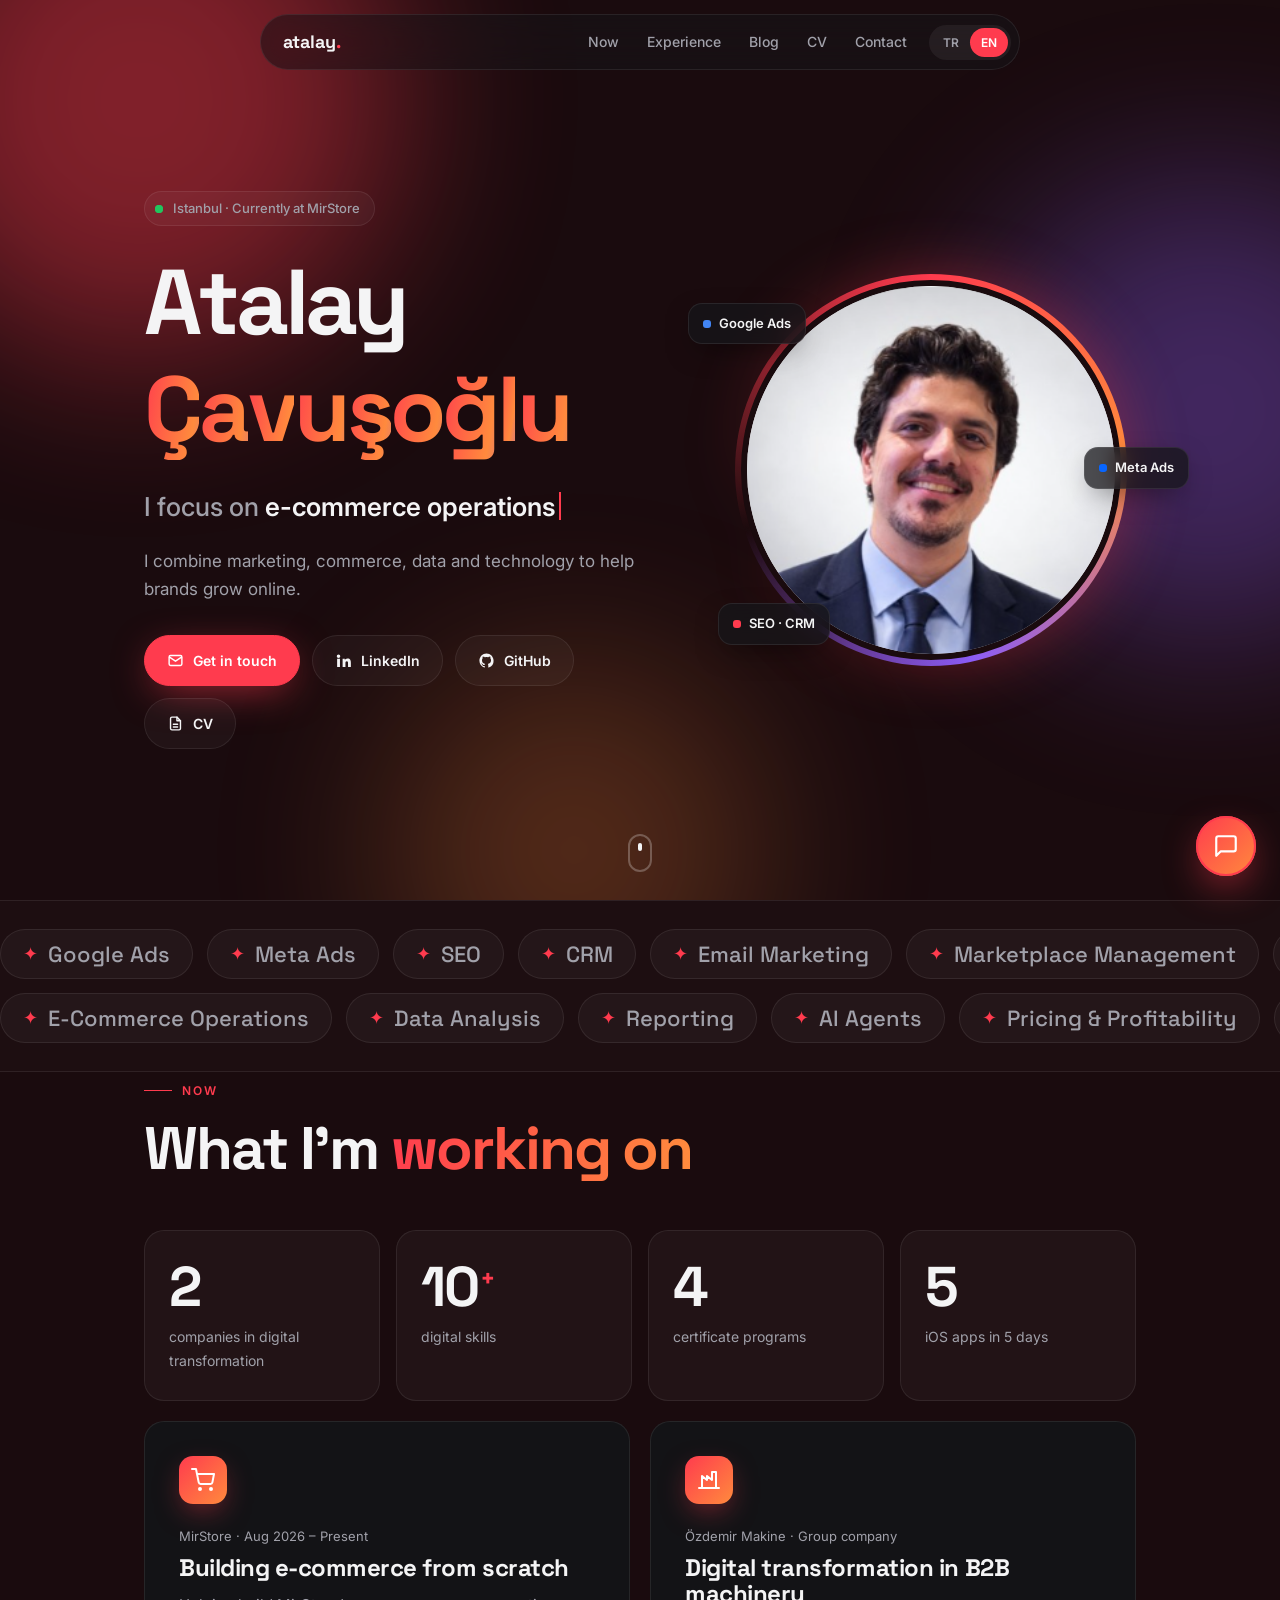
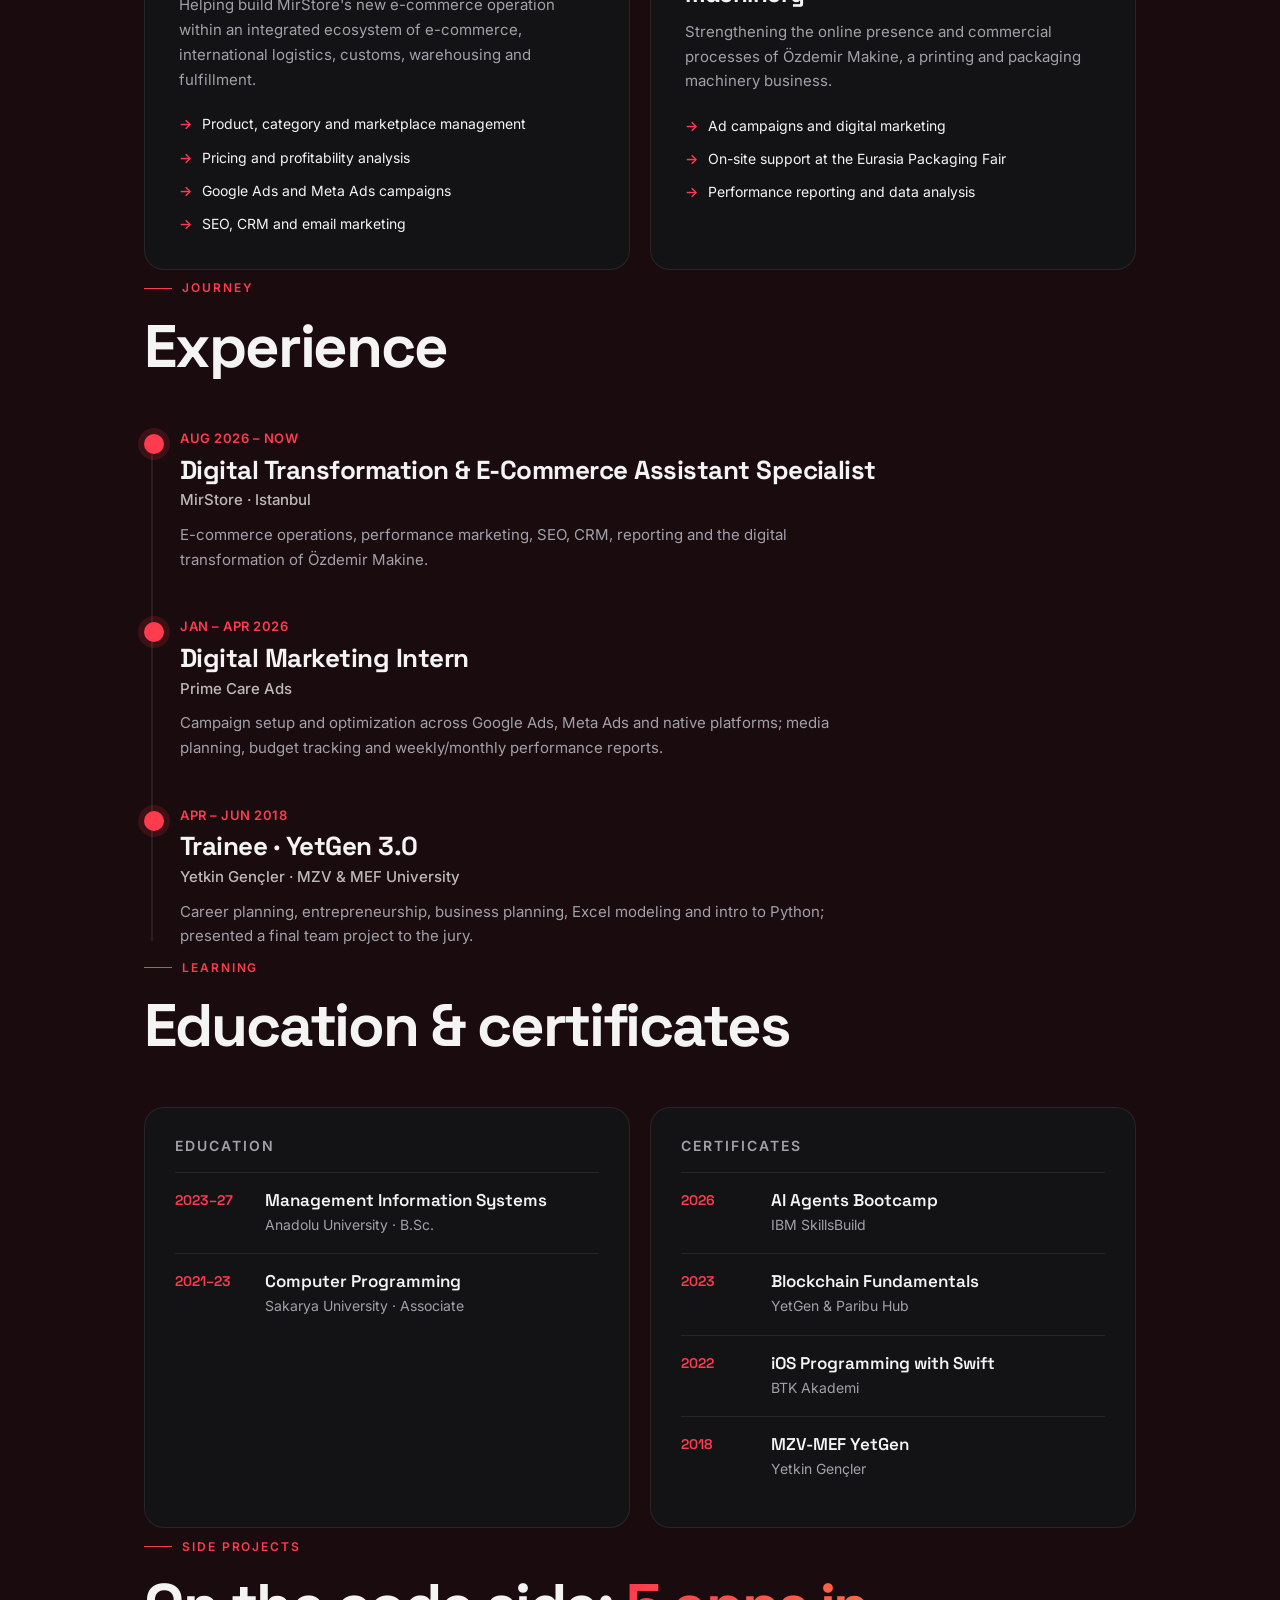
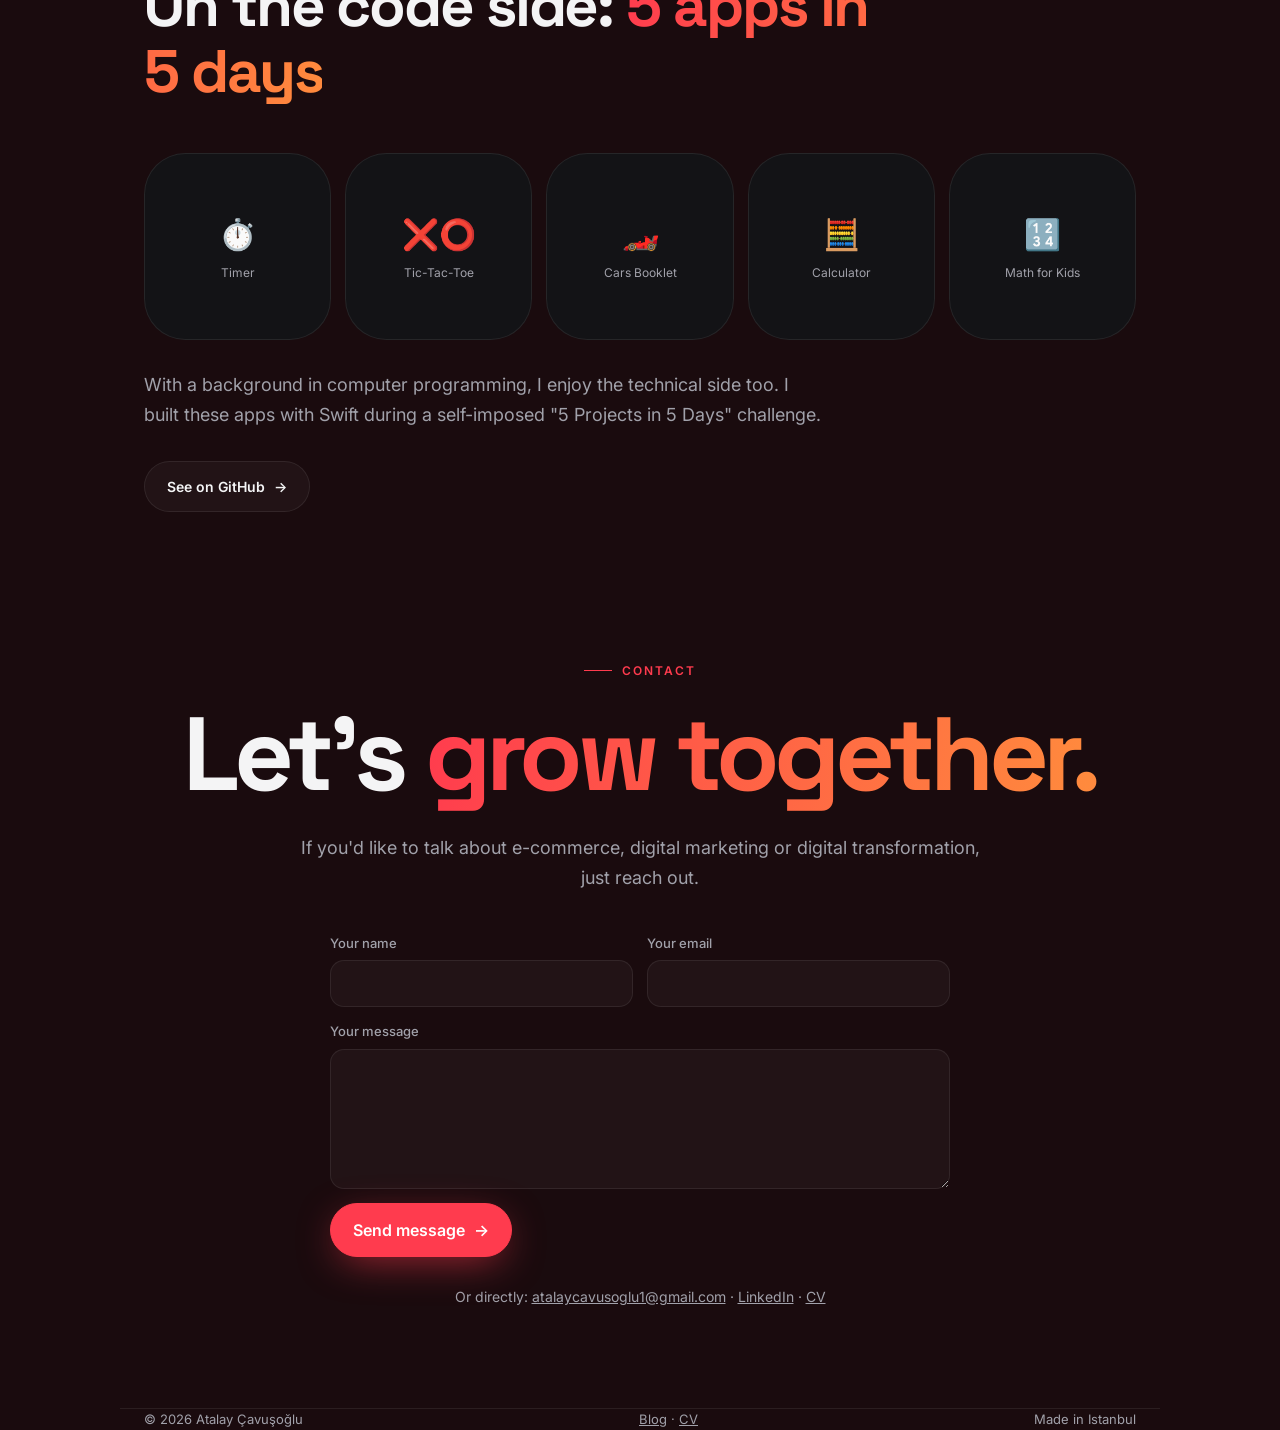
==== commit 22bab2dc: "Add CV page with PDFs, blog with first post, and contact form Co-Authored-By: Claude Opus 5.5 <norep" ====
--- a/index.html
+++ b/index.html
@@ -121,7 +121,7 @@
       background: var(--accent); border-radius: 999px; transition: transform .35s var(--ease);
     }
     html[lang="en"] .lang .pill { transform: translateX(38px); }
-    @media (max-width: 680px) { nav a { display: none; } }
+    @media (max-width: 760px) { nav a { display: none; } }
 
     /* ---------- Reveal ---------- */
     .reveal { opacity: 0; transform: translateY(36px); transition: opacity .9s var(--ease), transform .9s var(--ease); transition-delay: var(--d, 0s); }
@@ -368,6 +368,28 @@
     .contact h2 { font-size: clamp(44px, 9vw, 104px); margin: 0 auto 22px; max-width: none; letter-spacing: -0.05em; }
     .contact .lead { margin: 0 auto; }
     .contact .cta { justify-content: center; }
+    .contact-form {
+      max-width: 620px; margin: 40px auto 28px; text-align: left;
+      display: grid; grid-template-columns: 1fr 1fr; gap: 14px;
+    }
+    .contact-form .full { grid-column: 1 / -1; }
+    .contact-form label { display: grid; gap: 6px; font-size: 13px; font-weight: 500; color: var(--muted); }
+    .contact-form input, .contact-form textarea {
+      font: 400 15px Inter, sans-serif; color: var(--text); width: 100%;
+      background: var(--surface); border: 1px solid var(--line); border-radius: 14px;
+      padding: 13px 16px; outline: none; transition: border-color .2s, background .2s;
+    }
+    .contact-form textarea { min-height: 140px; resize: vertical; }
+    .contact-form input:focus, .contact-form textarea:focus { border-color: var(--accent); background: rgba(255, 255, 255, .06); }
+    .contact-form .hp { position: absolute; left: -9999px; width: 1px; height: 1px; overflow: hidden; }
+    .contact-form .send { display: flex; align-items: center; gap: 16px; flex-wrap: wrap; }
+    .contact-form button.btn { cursor: pointer; font: inherit; font-weight: 600; }
+    .contact-form button[disabled] { opacity: .6; cursor: progress; }
+    .form-status { font-size: 14px; color: var(--muted); }
+    .form-status.ok { color: #22c55e; }
+    .form-status.err { color: var(--accent); }
+    .contact .alt { font-size: 14px; color: var(--muted); }
+    @media (max-width: 560px) { .contact-form { grid-template-columns: 1fr; } .contact-form .send .btn { width: 100%; justify-content: center; } }
     footer {
       padding-block: 28px 40px; font-size: 13px; color: var(--muted);
       display: flex; justify-content: space-between; flex-wrap: wrap; gap: 10px;
@@ -530,6 +552,8 @@
       <nav>
         <a href="#now"><span class="tr">Şu an</span><span class="en">Now</span></a>
         <a href="#experience"><span class="tr">Deneyim</span><span class="en">Experience</span></a>
+        <a href="blog/">Blog</a>
+        <a href="cv.html">CV</a>
         <a href="#contact"><span class="tr">İletişim</span><span class="en">Contact</span></a>
         <div class="lang" role="group" aria-label="Language">
           <span class="pill" aria-hidden="true"></span>
@@ -574,6 +598,10 @@
               <svg viewBox="0 0 24 24" fill="currentColor"><path d="M12 2C6.48 2 2 6.58 2 12.23c0 4.52 2.87 8.35 6.84 9.7.5.1.68-.22.68-.49v-1.7c-2.78.62-3.37-1.37-3.37-1.37-.46-1.18-1.11-1.5-1.11-1.5-.91-.64.07-.62.07-.62 1 .07 1.53 1.06 1.53 1.06.9 1.56 2.35 1.11 2.92.85.09-.66.35-1.11.63-1.37-2.22-.26-4.55-1.14-4.55-5.06 0-1.12.39-2.03 1.03-2.75-.1-.26-.45-1.3.1-2.7 0 0 .84-.28 2.75 1.05a9.4 9.4 0 0 1 5 0c1.91-1.33 2.75-1.05 2.75-1.05.55 1.4.2 2.44.1 2.7.64.72 1.03 1.63 1.03 2.75 0 3.93-2.34 4.8-4.56 5.05.36.32.68.94.68 1.9v2.82c0 .27.18.6.69.49A10.1 10.1 0 0 0 22 12.23C22 6.58 17.52 2 12 2Z"/></svg>
               GitHub
             </a>
+            <a class="btn magnetic" href="cv.html">
+              <svg viewBox="0 0 24 24" fill="none" stroke="currentColor" stroke-width="2" stroke-linecap="round" stroke-linejoin="round"><path d="M14 3H7a2 2 0 0 0-2 2v14a2 2 0 0 0 2 2h10a2 2 0 0 0 2-2V8z"/><path d="M14 3v5h5M9 13h6M9 17h6"/></svg>
+              CV
+            </a>
           </div>
         </div>
 
@@ -731,10 +759,28 @@
         <span class="tr">E-ticaret, dijital pazarlama ya da dijital dönüşüm üzerine konuşmak istersen yazman yeterli.</span>
         <span class="en">If you'd like to talk about e-commerce, digital marketing or digital transformation, just reach out.</span>
       </p>
-      <div class="cta reveal">
-        <a class="btn primary magnetic" href="mailto:atalaycavusoglu1@gmail.com">atalaycavusoglu1@gmail.com <span class="arrow">→</span></a>
-        <a class="btn magnetic" href="https://www.linkedin.com/in/atalaycavusoglu" target="_blank" rel="noopener">LinkedIn</a>
-      </div>
+      <form class="contact-form reveal" id="contactForm" novalidate>
+        <label><span class="tr">Adın</span><span class="en">Your name</span>
+          <input name="name" type="text" maxlength="100" autocomplete="name" required>
+        </label>
+        <label><span class="tr">E-posta adresin</span><span class="en">Your email</span>
+          <input name="email" type="email" maxlength="200" autocomplete="email" required>
+        </label>
+        <label class="full"><span class="tr">Mesajın</span><span class="en">Your message</span>
+          <textarea name="message" maxlength="5000" required></textarea>
+        </label>
+        <label class="hp" aria-hidden="true">Website <input name="website" type="text" tabindex="-1" autocomplete="off"></label>
+        <div class="send full">
+          <button class="btn primary magnetic" type="submit"><span class="tr">Mesajı gönder</span><span class="en">Send message</span> <span class="arrow">→</span></button>
+          <span class="form-status" id="formStatus" role="status" aria-live="polite"></span>
+        </div>
+      </form>
+      <p class="alt reveal">
+        <span class="tr">Ya da doğrudan:</span><span class="en">Or directly:</span>
+        <a href="mailto:atalaycavusoglu1@gmail.com">atalaycavusoglu1@gmail.com</a> ·
+        <a href="https://www.linkedin.com/in/atalaycavusoglu" target="_blank" rel="noopener">LinkedIn</a> ·
+        <a href="cv.html">CV</a>
+      </p>
     </section>
 
   </main>
@@ -770,6 +816,7 @@
 
   <footer class="wrap">
     <span>© <span id="year">2026</span> Atalay Çavuşoğlu</span>
+    <span><a href="blog/">Blog</a> · <a href="cv.html">CV</a></span>
     <span class="tr">İstanbul'dan sevgiyle</span><span class="en">Made in Istanbul</span>
   </footer>
 
@@ -926,6 +973,29 @@
           btn.addEventListener("pointerleave", function () { btn.style.transform = ""; });
         });
       }
+
+      /* ---------- Contact form ---------- */
+      var form = document.getElementById("contactForm");
+      var status = document.getElementById("formStatus");
+      var msgs = {
+        tr: { invalid: "Lütfen adını, geçerli bir e-posta adresini ve mesajını yaz.", sending: "Gönderiliyor…", ok: "Teşekkürler! Mesajın bana ulaştı, en kısa sürede dönüş yapacağım.", fail: "Mesaj gönderilemedi. Lütfen doğrudan e-posta ile yaz." },
+        en: { invalid: "Please enter your name, a valid email and a message.", sending: "Sending…", ok: "Thanks! Your message reached me — I'll get back to you soon.", fail: "Couldn't send the message. Please email me directly." }
+      };
+      function say(key, cls) {
+        status.textContent = (msgs[root.lang] || msgs.tr)[key];
+        status.className = "form-status" + (cls ? " " + cls : "");
+      }
+      form.addEventListener("submit", function (e) {
+        e.preventDefault();
+        var data = Object.fromEntries(new FormData(form));
+        if (!data.name.trim() || !data.message.trim() || !/^[^\s@]+@[^\s@]+\.[^\s@]+$/.test(data.email.trim())) { say("invalid", "err"); return; }
+        var btn = form.querySelector("button[type=submit]");
+        btn.disabled = true; say("sending");
+        fetch("/api/contact", { method: "POST", headers: { "Content-Type": "application/json" }, body: JSON.stringify(data) })
+          .then(function (r) { if (!r.ok) throw new Error(r.status); form.reset(); say("ok", "ok"); })
+          .catch(function () { say("fail", "err"); })
+          .then(function () { btn.disabled = false; });
+      });
 
       /* ---------- Chatbot (rule-based, no backend) ---------- */
       var MAIL = '<a href="mailto:atalaycavusoglu1@gmail.com">atalaycavusoglu1@gmail.com</a>';
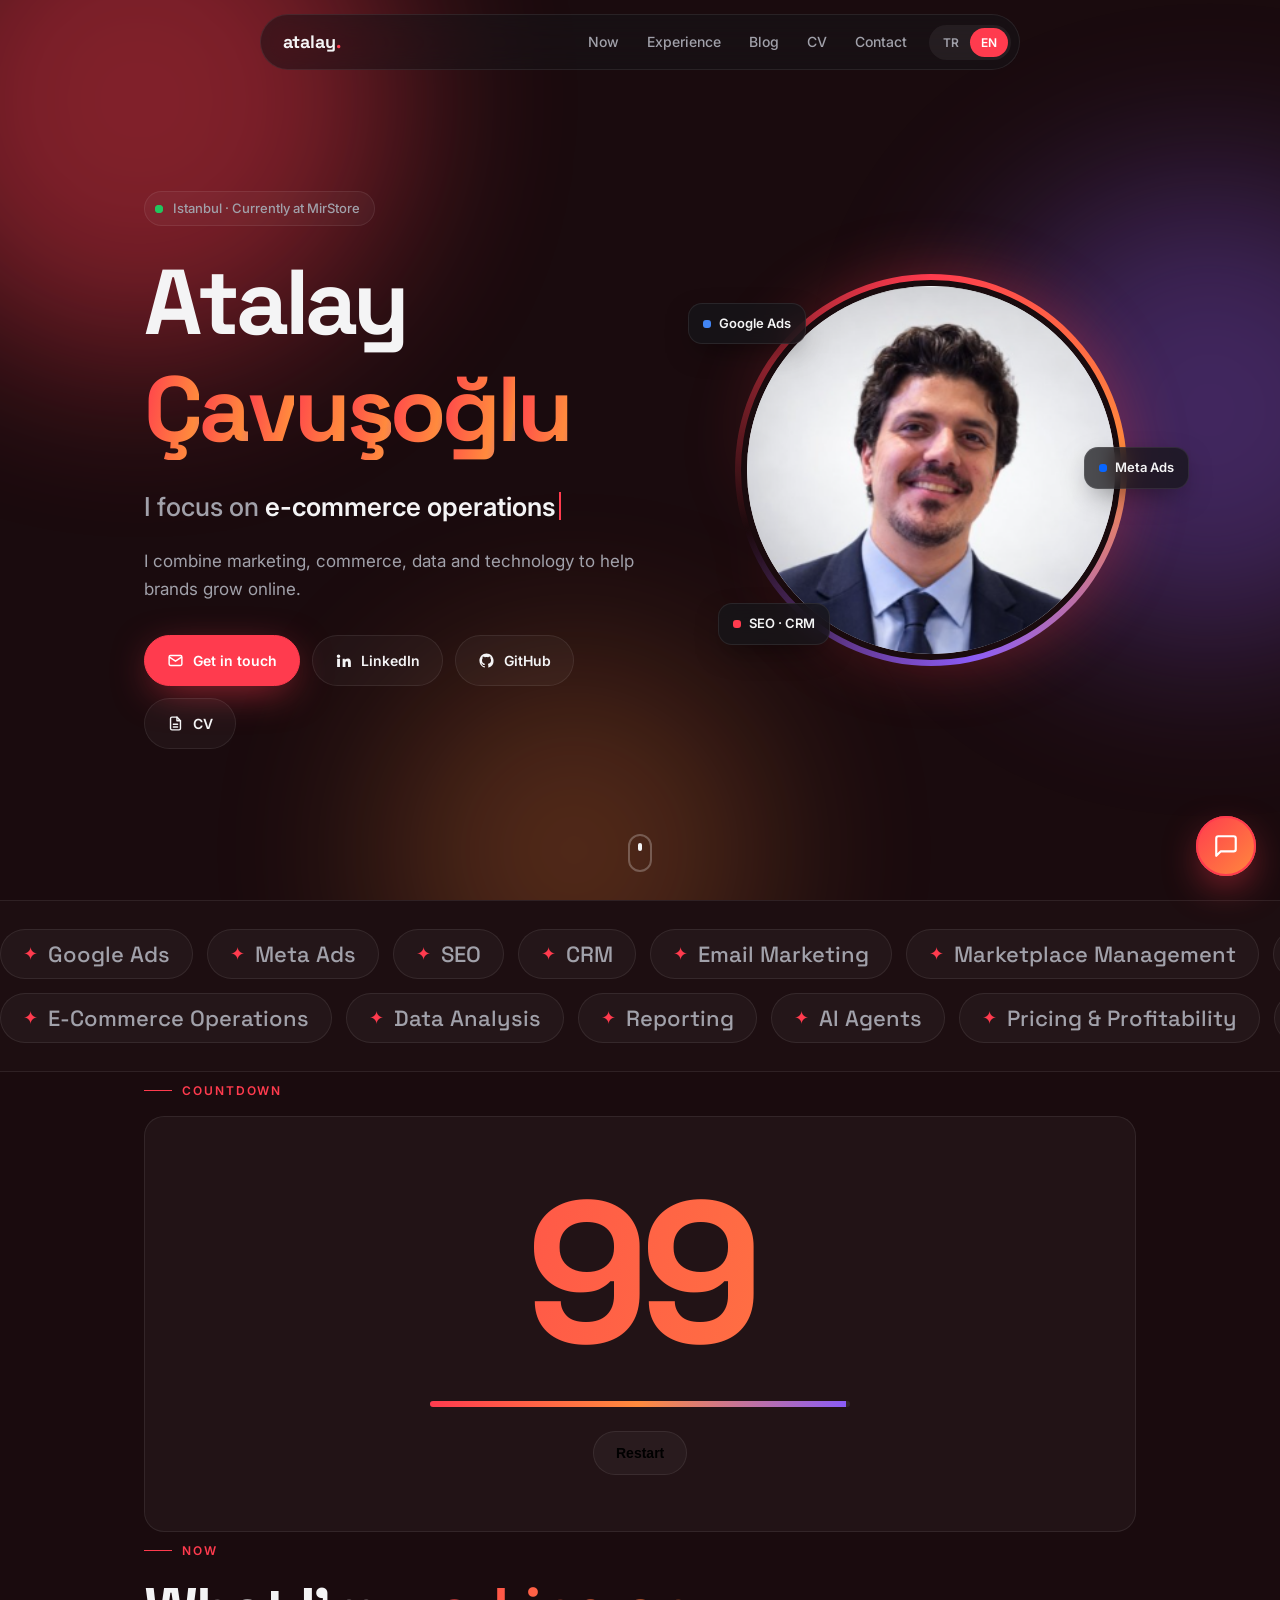
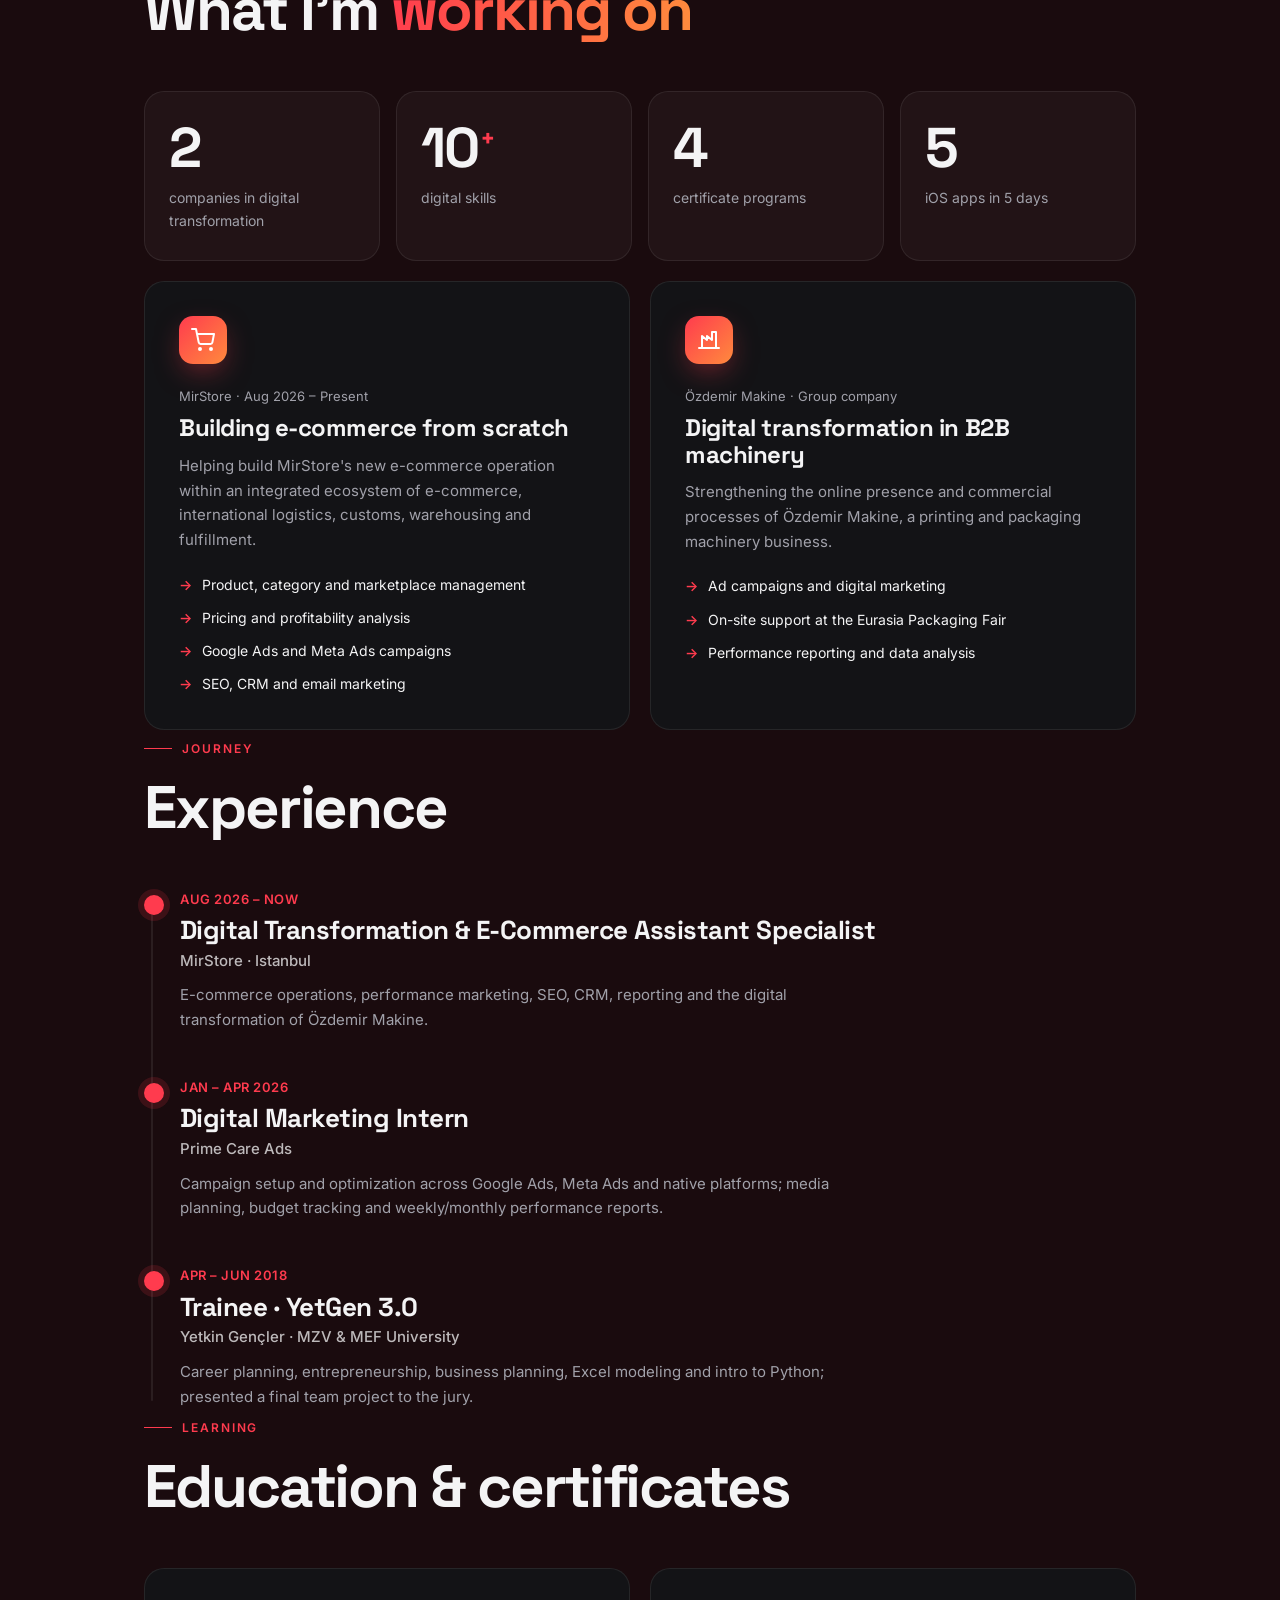
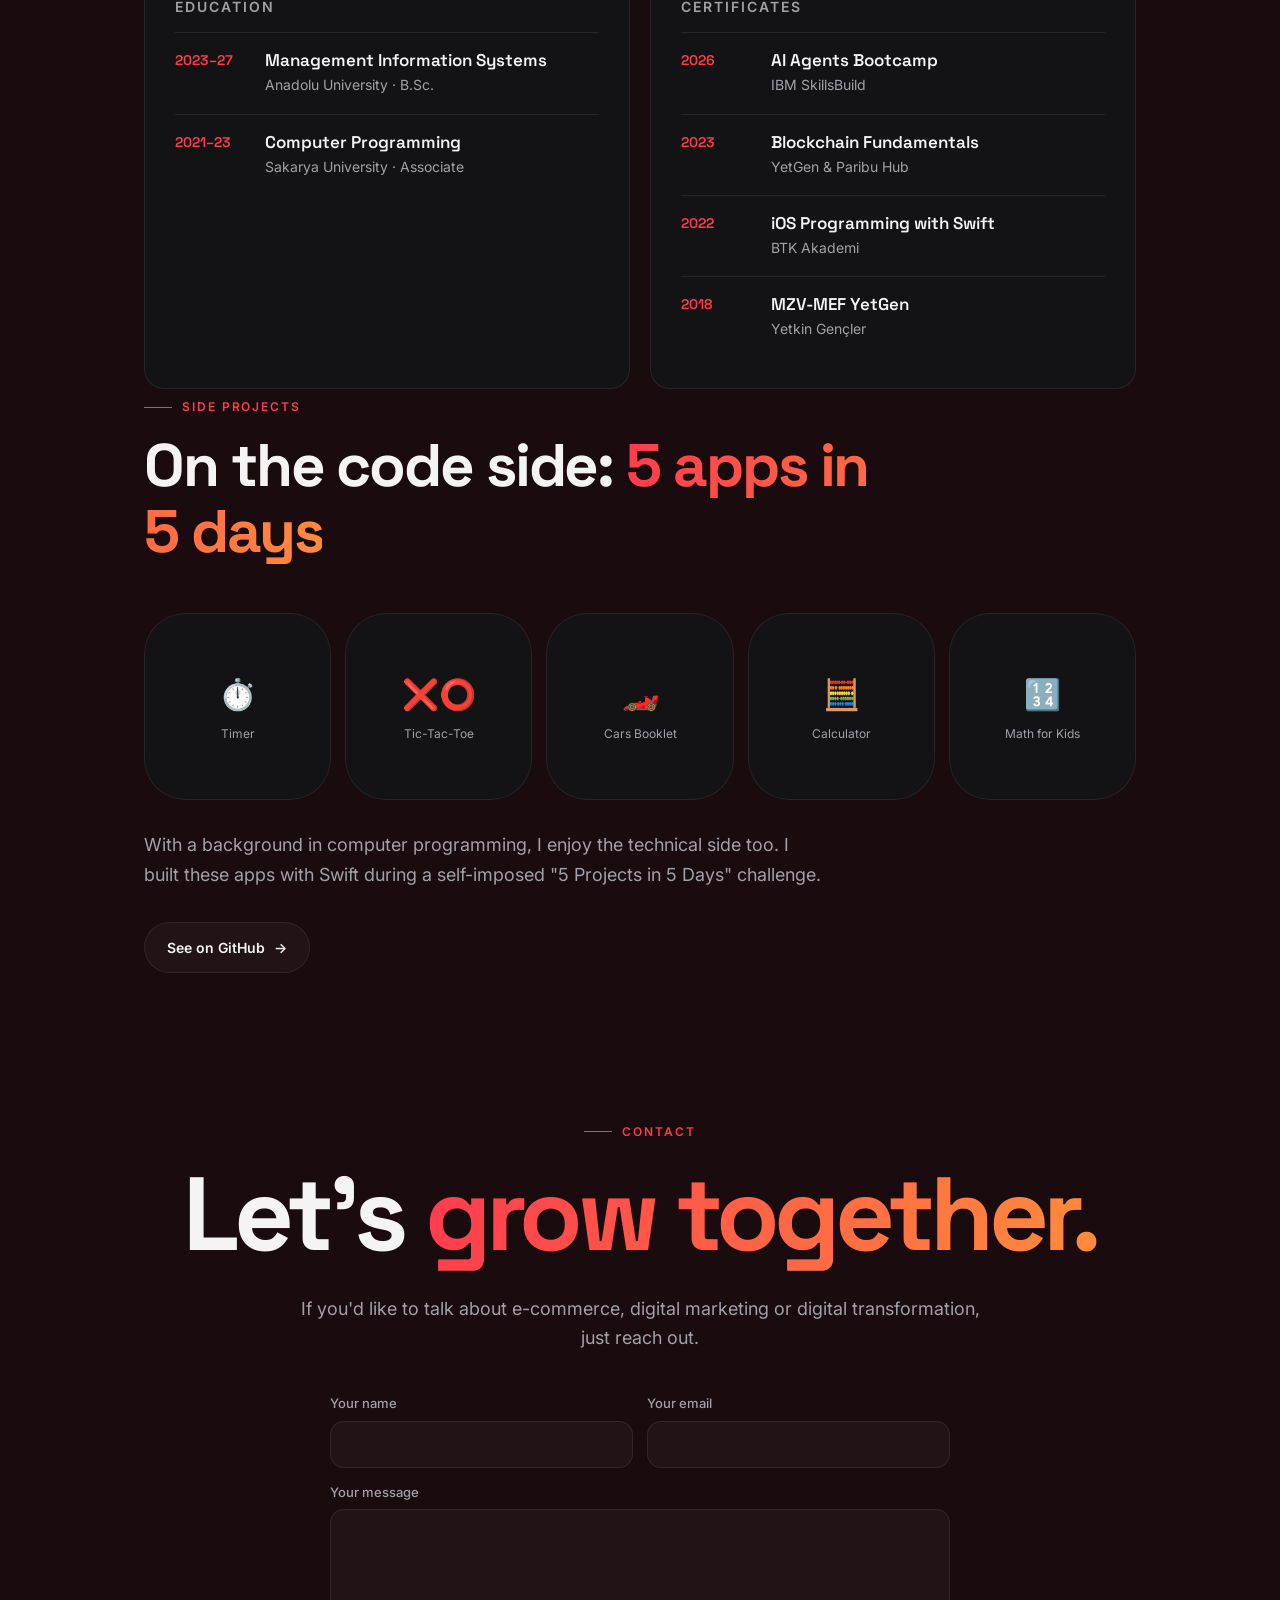
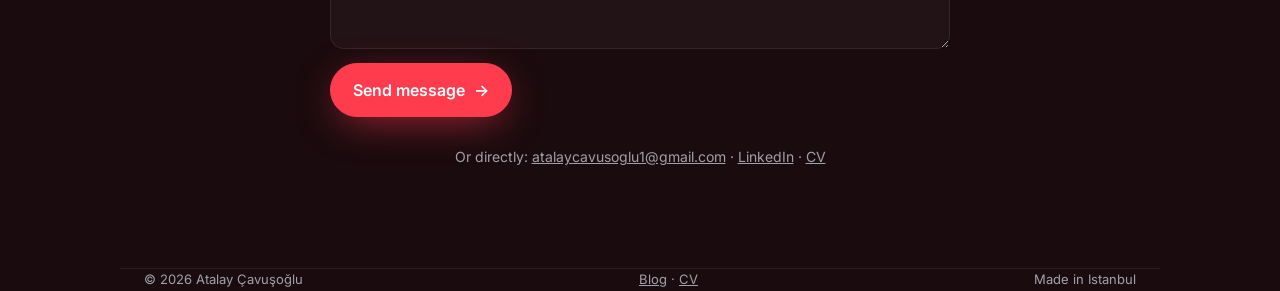
==== commit 88c56ec4: "Add 100-to-0 countdown section (preview) Co-Authored-By: Claude Opus 5.5 <noreply@anthropic.com>" ====
--- a/index.html
+++ b/index.html
@@ -281,6 +281,14 @@
     }
     .label::before { content: ""; width: 28px; height: 1px; background: currentColor; }
     section h2 { font-size: clamp(34px, 5.5vw, 60px); letter-spacing: -0.035em; margin-bottom: 48px; max-width: 760px; }
+
+    /* Countdown */
+    .countdown { text-align: center; padding: 56px 24px; border-radius: var(--radius); border: 1px solid var(--line); background: var(--surface); }
+    .countdown .big { font: 700 clamp(96px, 18vw, 200px) "Space Grotesk", sans-serif; letter-spacing: -0.05em; line-height: 1; font-variant-numeric: tabular-nums; }
+    .countdown .big.pop { animation: cdpop .35s var(--ease); }
+    @keyframes cdpop { from { transform: scale(1.08); } to { transform: scale(1); } }
+    .countdown .meter { height: 6px; max-width: 420px; margin: 28px auto 24px; border-radius: 999px; background: rgba(255, 255, 255, .08); overflow: hidden; }
+    .countdown .meter i { display: block; height: 100%; width: 100%; background: linear-gradient(90deg, var(--accent), var(--accent-2), var(--accent-3)); transition: width 1s linear; }
 
     /* Stats */
     .stats { display: grid; grid-template-columns: repeat(4, 1fr); gap: 16px; }
@@ -643,6 +651,15 @@
       </div>
     </div>
 
+    <section id="countdown" class="wrap">
+      <div class="label reveal"><span class="tr">Geri sayım</span><span class="en">Countdown</span></div>
+      <div class="countdown reveal">
+        <div class="big grad" id="cd-num" aria-live="off">100</div>
+        <div class="meter"><i id="cd-bar"></i></div>
+        <button type="button" class="btn" id="cd-btn"><span class="tr">Tekrar başlat</span><span class="en">Restart</span></button>
+      </div>
+    </section>
+
     <section id="now" class="wrap">
       <div class="label reveal"><span class="tr">Şu an</span><span class="en">Now</span></div>
       <h2 class="reveal"><span class="tr">Ne üzerinde <span class="grad">çalışıyorum?</span></span><span class="en">What I'm <span class="grad">working on</span></span></h2>
@@ -825,6 +842,25 @@
       var root = document.documentElement;
       var reduce = window.matchMedia("(prefers-reduced-motion: reduce)").matches;
       var fine = window.matchMedia("(pointer: fine)").matches;
+
+      /* ---------- Countdown ---------- */
+      (function () {
+        var num = document.getElementById("cd-num"), bar = document.getElementById("cd-bar"), btn = document.getElementById("cd-btn");
+        var timer = null, n = 100;
+        function show() {
+          num.textContent = n; bar.style.width = n + "%";
+          if (!reduce) { num.classList.remove("pop"); void num.offsetWidth; num.classList.add("pop"); }
+        }
+        function start() {
+          clearInterval(timer); n = 100; show();
+          timer = setInterval(function () { n--; show(); if (n <= 0) clearInterval(timer); }, 1000);
+        }
+        btn.addEventListener("click", start);
+        var io = new IntersectionObserver(function (entries) {
+          if (entries[0].isIntersecting) { start(); io.disconnect(); }
+        }, { threshold: 0.4 });
+        io.observe(num);
+      })();
 
       /* ---------- Language ---------- */
       var words = {
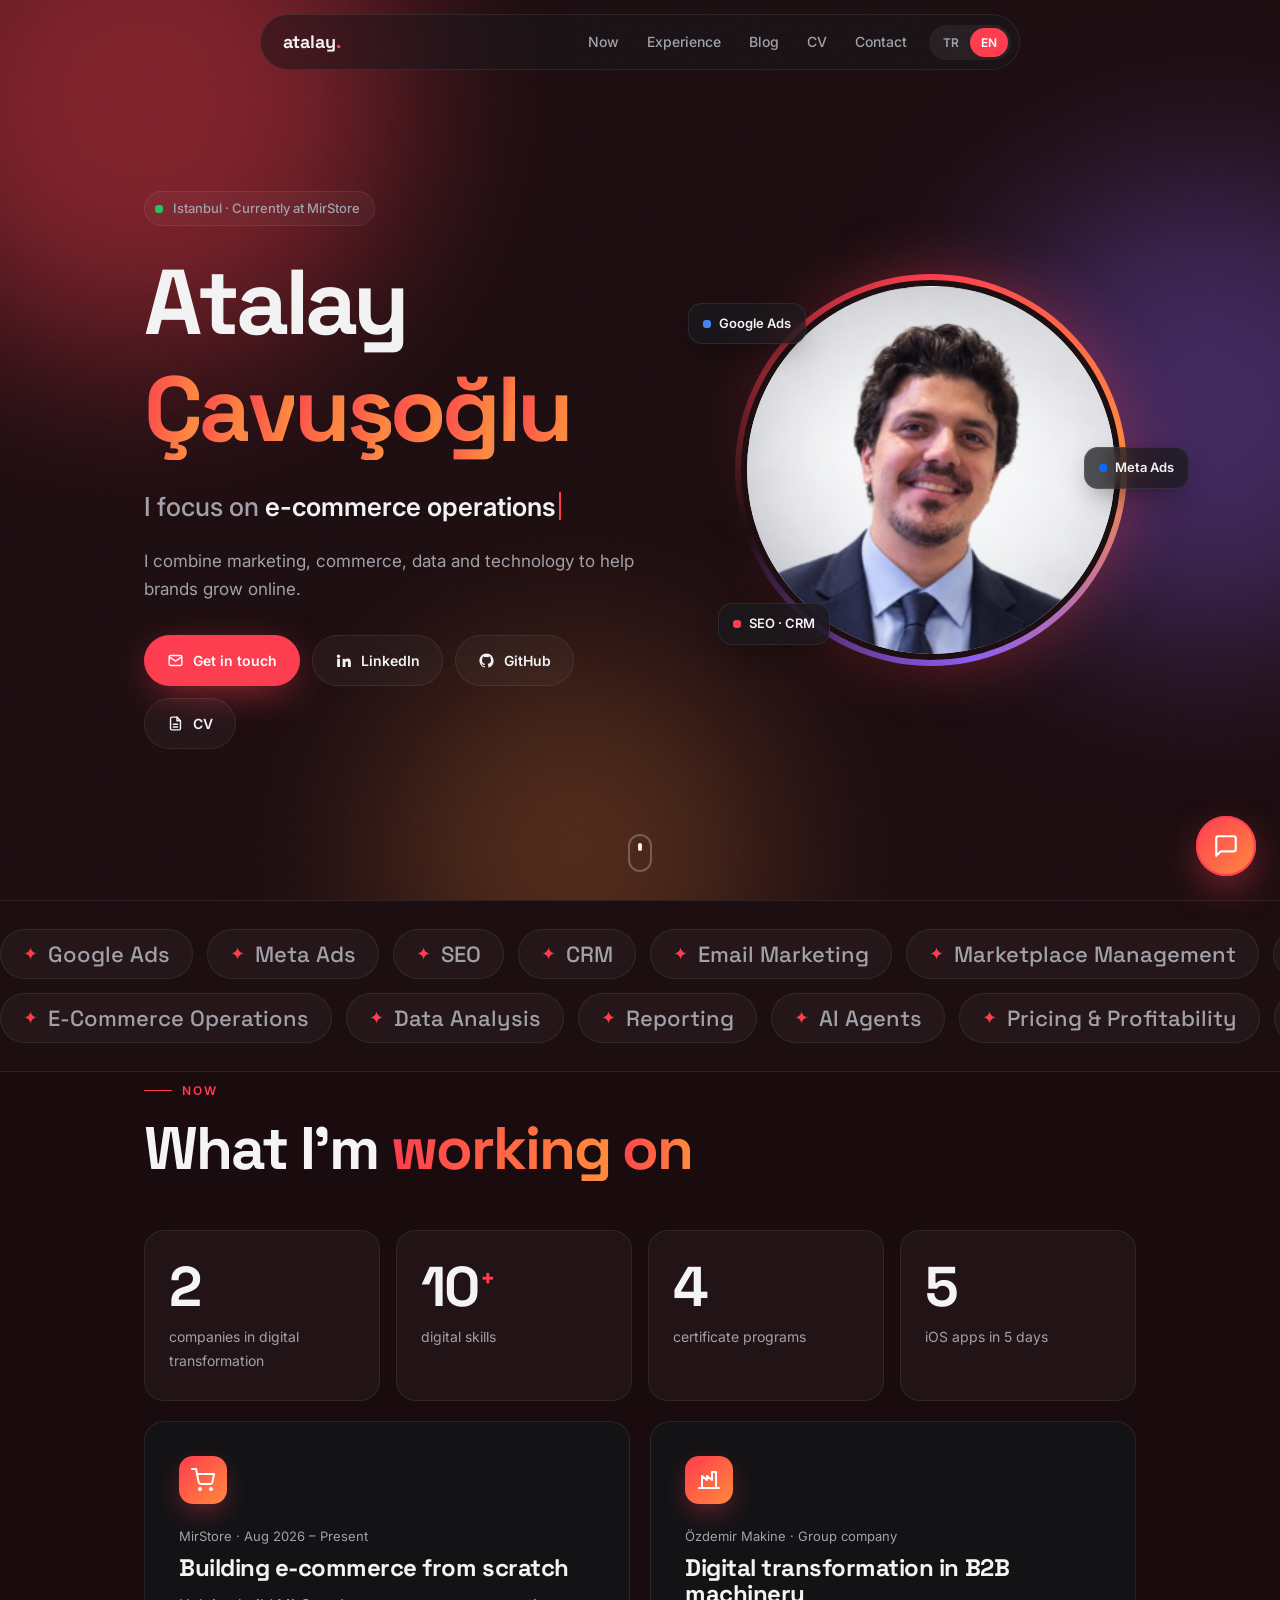
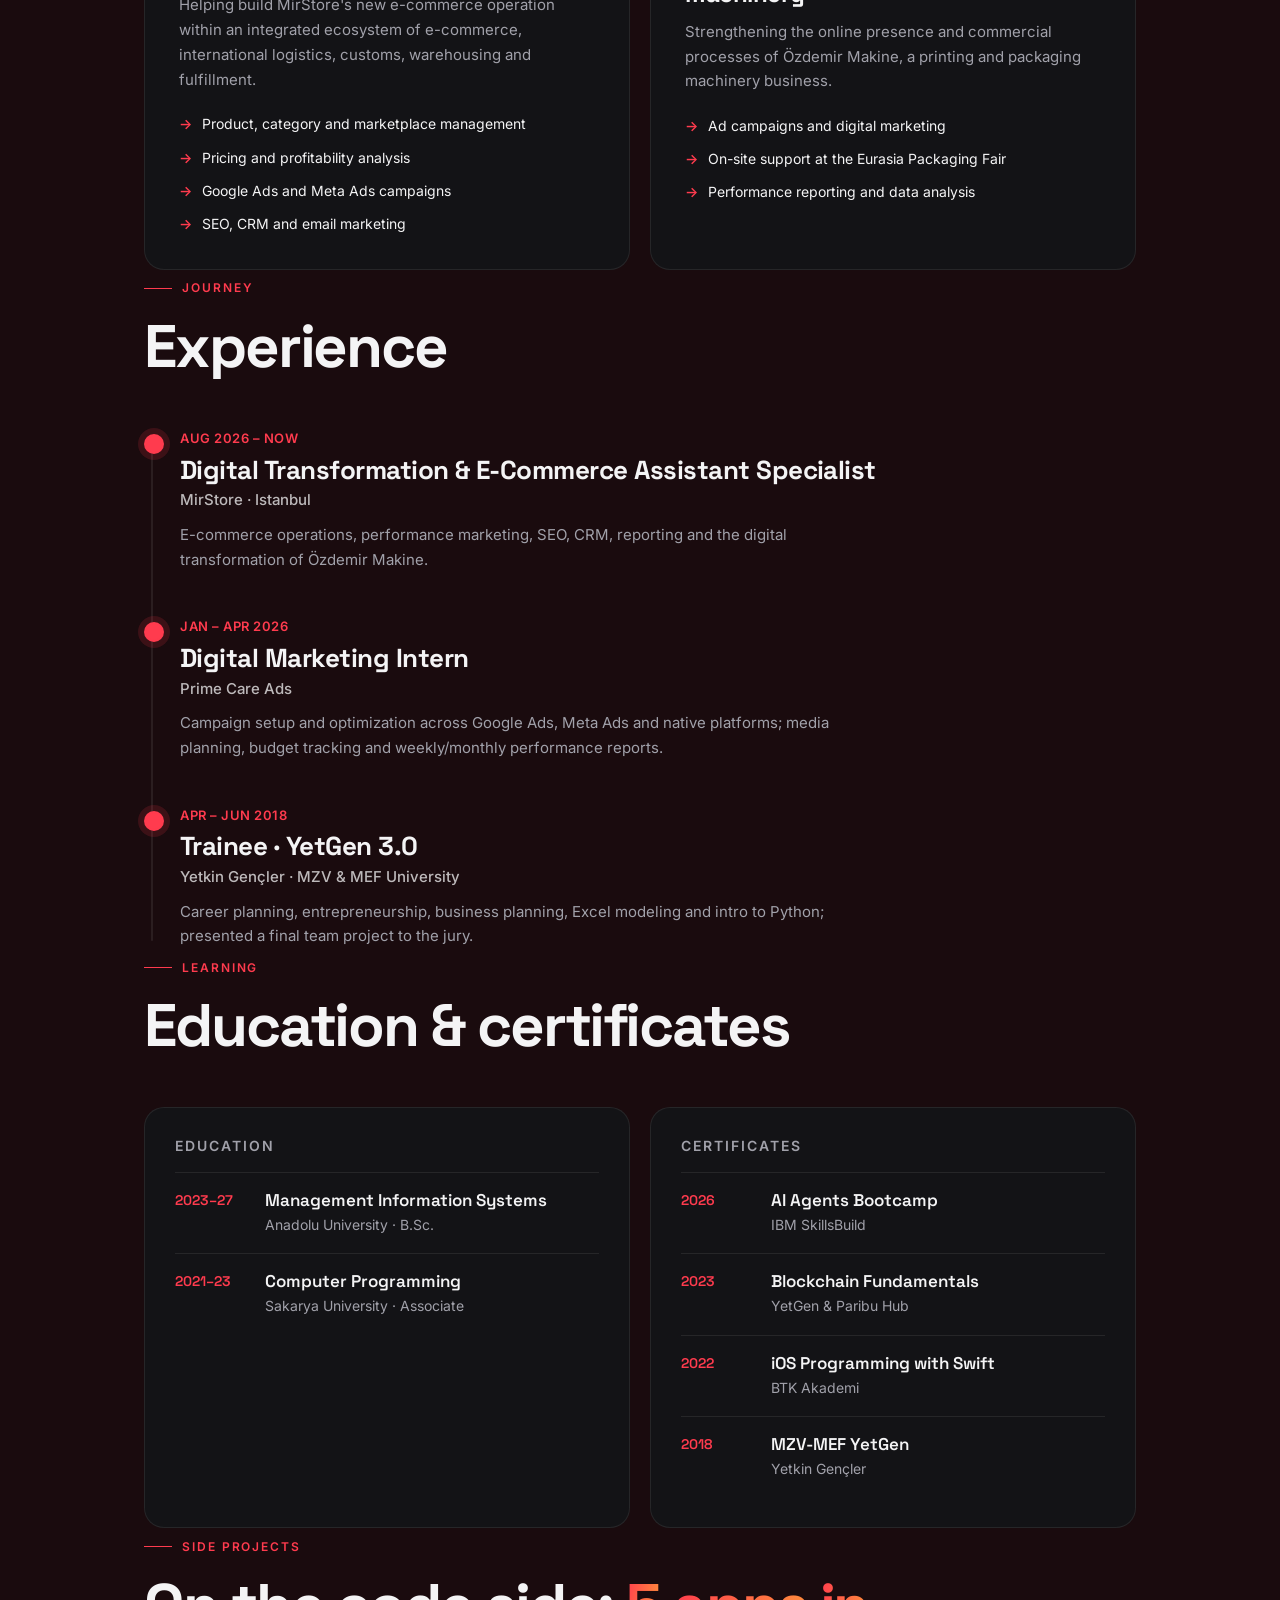
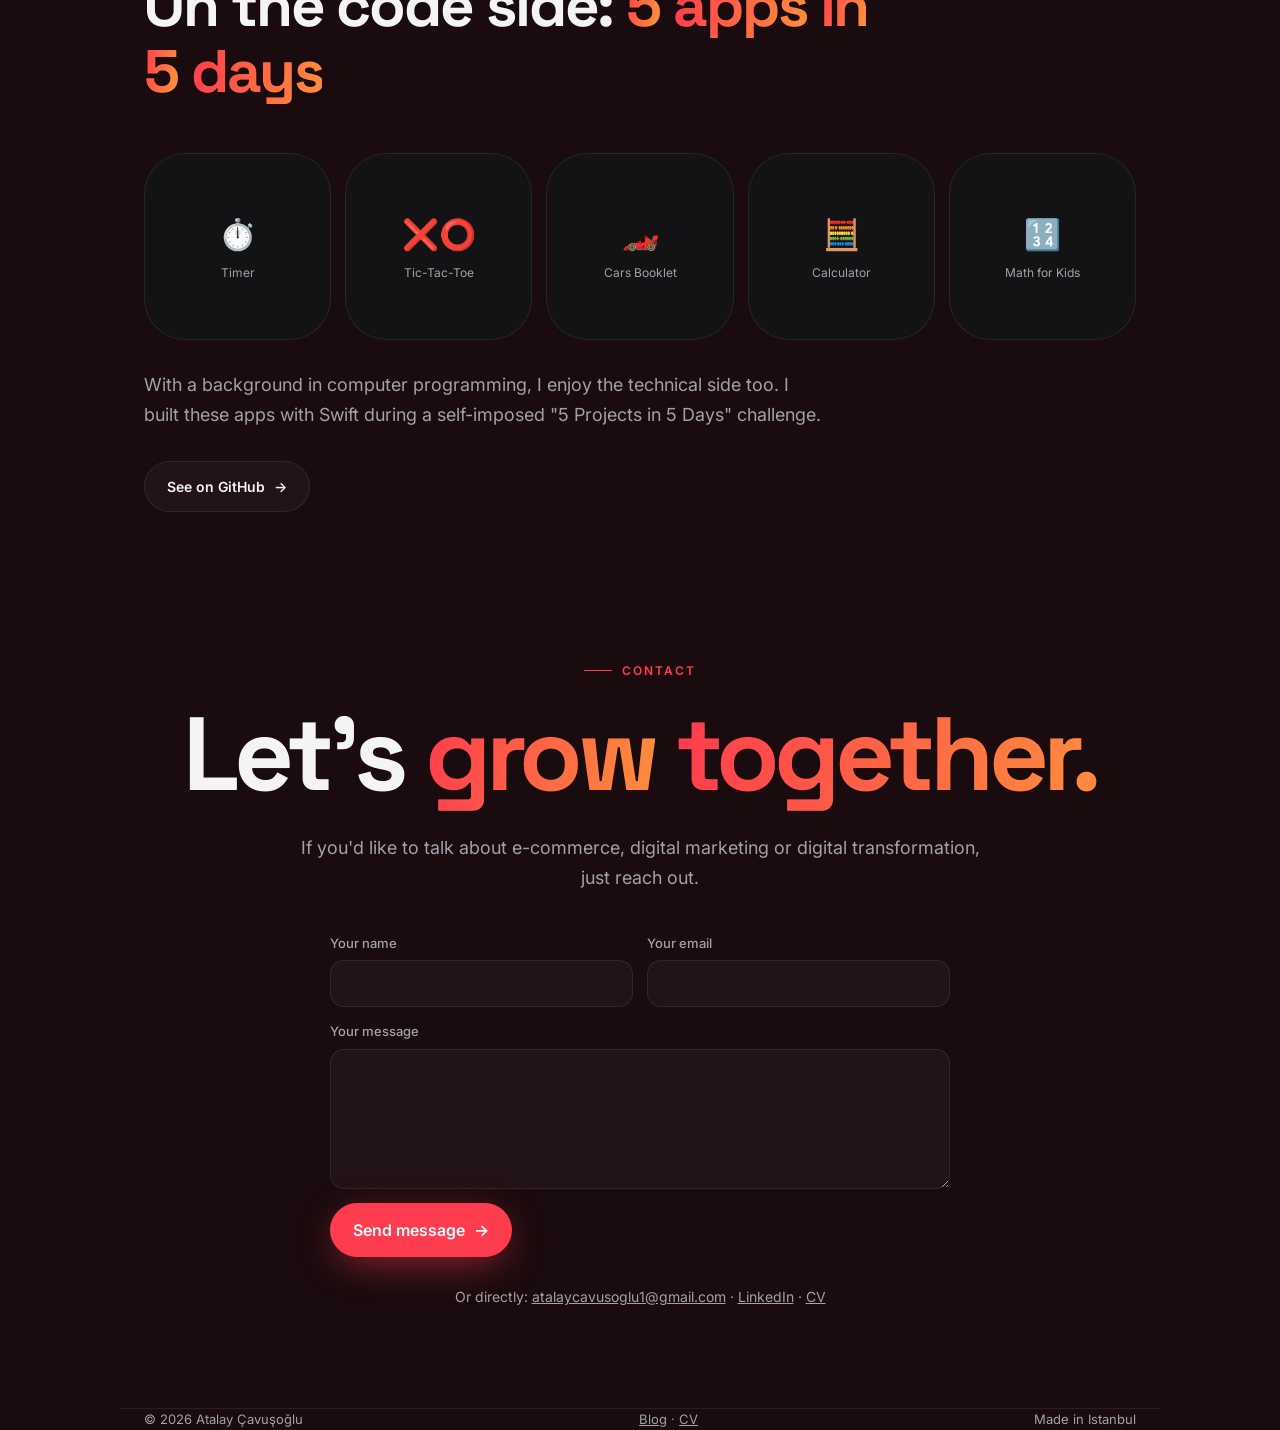
==== commit 21e7479a: "Add modern motion: word reveals, blur-in, cursor, spotlight, grain - Section headings reveal word by" ====
--- a/index.html
+++ b/index.html
@@ -83,6 +83,28 @@
     @keyframes float1 { 50% { transform: translate(140px, 120px) scale(1.15); } }
     @keyframes float2 { 50% { transform: translate(-160px, 80px) scale(.9); } }
     @keyframes float3 { 50% { transform: translate(-120px, -100px) scale(1.1); } }
+    /* Soft light that follows the pointer */
+    .spot {
+      position: absolute; inset: 0; opacity: 0; transition: opacity .6s;
+      background: radial-gradient(600px circle at var(--mx, 50%) var(--my, 50%), rgba(255, 90, 90, .09), transparent 60%);
+    }
+    .has-pointer .spot { opacity: 1; }
+    /* Film grain */
+    body::after {
+      content: ""; position: fixed; inset: 0; z-index: 90; pointer-events: none; opacity: .05;
+      background-image: url("data:image/svg+xml,%3Csvg xmlns='http://www.w3.org/2000/svg' width='160' height='160'%3E%3Cfilter id='n'%3E%3CfeTurbulence type='fractalNoise' baseFrequency='.9' numOctaves='3' stitchTiles='stitch'/%3E%3C/filter%3E%3Crect width='100%25' height='100%25' filter='url(%23n)'/%3E%3C/svg%3E");
+    }
+
+    /* Cursor ring (desktop only, created in JS) */
+    .cursor {
+      position: fixed; top: 0; left: 0; z-index: 200; pointer-events: none;
+      width: 34px; height: 34px; margin: -17px 0 0 -17px; border-radius: 50%;
+      border: 1.5px solid rgba(255, 255, 255, .7); mix-blend-mode: difference;
+      opacity: 0; transition: width .3s var(--ease), height .3s var(--ease), margin .3s var(--ease), background .3s, border-color .3s, opacity .3s;
+    }
+    .has-pointer .cursor { opacity: 1; }
+    .cursor.hover { width: 64px; height: 64px; margin: -32px 0 0 -32px; background: #fff; border-color: #fff; }
+    .cursor.down { width: 26px; height: 26px; margin: -13px 0 0 -13px; }
 
 
     /* ---------- Progress + header ---------- */
@@ -124,8 +146,25 @@
     @media (max-width: 760px) { nav a { display: none; } }
 
     /* ---------- Reveal ---------- */
-    .reveal { opacity: 0; transform: translateY(36px); transition: opacity .9s var(--ease), transform .9s var(--ease); transition-delay: var(--d, 0s); }
-    .reveal.in { opacity: 1; transform: none; }
+    .reveal { opacity: 0; transform: translateY(36px); filter: blur(10px); transition: opacity .9s var(--ease), transform .9s var(--ease), filter .9s var(--ease); transition-delay: var(--d, 0s); }
+    .reveal.in { opacity: 1; transform: none; filter: blur(0); }
+    /* Headings reveal word by word */
+    .reveal.words { opacity: 1; transform: none; filter: none; }
+    .words .w {
+      display: inline-block; opacity: 0; transform: translateY(.5em) rotate(2deg); filter: blur(8px);
+      transition: opacity .8s var(--ease), transform .8s var(--ease), filter .8s var(--ease);
+      transition-delay: calc(var(--wi) * .06s);
+    }
+    .words.in .w { opacity: 1; transform: none; filter: blur(0); }
+
+    /* Border light that follows the pointer on cards */
+    .glow { position: relative; }
+    .glow::after {
+      content: ""; position: absolute; inset: 0; border-radius: inherit; padding: 1px; pointer-events: none;
+      background: radial-gradient(260px circle at var(--gx, -999px) var(--gy, -999px), rgba(255, 138, 61, .9), rgba(255, 59, 78, .4) 40%, transparent 70%);
+      -webkit-mask: linear-gradient(#000 0 0) content-box, linear-gradient(#000 0 0);
+      -webkit-mask-composite: xor; mask-composite: exclude;
+    }
 
     /* ---------- Hero ---------- */
     .hero {
@@ -279,16 +318,10 @@
       font-size: 12px; font-weight: 600; letter-spacing: .16em; text-transform: uppercase;
       color: var(--accent); margin-bottom: 16px;
     }
-    .label::before { content: ""; width: 28px; height: 1px; background: currentColor; }
+    .label::before { content: ""; width: 0; height: 1px; background: currentColor; transition: width .9s var(--ease) .3s; }
+    .label.in::before { width: 28px; }
+    .marquee { transform: skewX(var(--skew, 0deg)); transition: transform .5s var(--ease); }
     section h2 { font-size: clamp(34px, 5.5vw, 60px); letter-spacing: -0.035em; margin-bottom: 48px; max-width: 760px; }
-
-    /* Countdown */
-    .countdown { text-align: center; padding: 56px 24px; border-radius: var(--radius); border: 1px solid var(--line); background: var(--surface); }
-    .countdown .big { font: 700 clamp(96px, 18vw, 200px) "Space Grotesk", sans-serif; letter-spacing: -0.05em; line-height: 1; font-variant-numeric: tabular-nums; }
-    .countdown .big.pop { animation: cdpop .35s var(--ease); }
-    @keyframes cdpop { from { transform: scale(1.08); } to { transform: scale(1); } }
-    .countdown .meter { height: 6px; max-width: 420px; margin: 28px auto 24px; border-radius: 999px; background: rgba(255, 255, 255, .08); overflow: hidden; }
-    .countdown .meter i { display: block; height: 100%; width: 100%; background: linear-gradient(90deg, var(--accent), var(--accent-2), var(--accent-3)); transition: width 1s linear; }
 
     /* Stats */
     .stats { display: grid; grid-template-columns: repeat(4, 1fr); gap: 16px; }
@@ -535,7 +568,8 @@
 
     @media (prefers-reduced-motion: reduce) {
       *, *::before, *::after { animation: none !important; transition: none !important; }
-      .reveal, .char { opacity: 1 !important; transform: none !important; }
+      .reveal, .char, .words .w { opacity: 1 !important; transform: none !important; filter: none !important; }
+      .label::before { width: 28px; }
       .loader { display: none; }
       header { animation: none; }
     }
@@ -551,6 +585,7 @@
     <div class="blob b1"></div>
     <div class="blob b2"></div>
     <div class="blob b3"></div>
+    <div class="spot"></div>
   </div>
   <div class="progress" aria-hidden="true"></div>
 
@@ -651,15 +686,6 @@
       </div>
     </div>
 
-    <section id="countdown" class="wrap">
-      <div class="label reveal"><span class="tr">Geri sayım</span><span class="en">Countdown</span></div>
-      <div class="countdown reveal">
-        <div class="big grad" id="cd-num" aria-live="off">100</div>
-        <div class="meter"><i id="cd-bar"></i></div>
-        <button type="button" class="btn" id="cd-btn"><span class="tr">Tekrar başlat</span><span class="en">Restart</span></button>
-      </div>
-    </section>
-
     <section id="now" class="wrap">
       <div class="label reveal"><span class="tr">Şu an</span><span class="en">Now</span></div>
       <h2 class="reveal"><span class="tr">Ne üzerinde <span class="grad">çalışıyorum?</span></span><span class="en">What I'm <span class="grad">working on</span></span></h2>
@@ -843,25 +869,6 @@
       var reduce = window.matchMedia("(prefers-reduced-motion: reduce)").matches;
       var fine = window.matchMedia("(pointer: fine)").matches;
 
-      /* ---------- Countdown ---------- */
-      (function () {
-        var num = document.getElementById("cd-num"), bar = document.getElementById("cd-bar"), btn = document.getElementById("cd-btn");
-        var timer = null, n = 100;
-        function show() {
-          num.textContent = n; bar.style.width = n + "%";
-          if (!reduce) { num.classList.remove("pop"); void num.offsetWidth; num.classList.add("pop"); }
-        }
-        function start() {
-          clearInterval(timer); n = 100; show();
-          timer = setInterval(function () { n--; show(); if (n <= 0) clearInterval(timer); }, 1000);
-        }
-        btn.addEventListener("click", start);
-        var io = new IntersectionObserver(function (entries) {
-          if (entries[0].isIntersecting) { start(); io.disconnect(); }
-        }, { threshold: 0.4 });
-        io.observe(num);
-      })();
-
       /* ---------- Language ---------- */
       var words = {
         tr: ["e-ticaret operasyonları", "performans pazarlaması", "SEO & CRM", "pazaryeri yönetimi", "dijital dönüşüm", "veri odaklı büyüme"],
@@ -921,6 +928,32 @@
         });
       });
 
+      /* ---------- Split section headings into words ---------- */
+      function splitWords(node, state) {
+        Array.prototype.slice.call(node.childNodes).forEach(function (n) {
+          if (n.nodeType === 1) { splitWords(n, state); return; }
+          if (n.nodeType !== 3 || !n.textContent.trim()) return;
+          var inGrad = n.parentNode.classList.contains("grad");
+          var frag = document.createDocumentFragment();
+          n.textContent.split(/(\s+)/).forEach(function (part) {
+            if (!part) return;
+            if (/^\s+$/.test(part)) { frag.appendChild(document.createTextNode(part)); return; }
+            var w = document.createElement("span");
+            w.className = "w" + (inGrad ? " grad" : "");
+            w.style.setProperty("--wi", state.i++);
+            w.textContent = part;
+            frag.appendChild(w);
+          });
+          n.parentNode.replaceChild(frag, n);
+        });
+      }
+      document.querySelectorAll("section h2.reveal").forEach(function (h) {
+        h.classList.add("words");
+        // Count words per language so EN doesn't wait for the hidden TR words
+        Array.prototype.forEach.call(h.children, function (lang) { splitWords(lang, { i: 0 }); });
+        h.querySelectorAll(".grad").forEach(function (g) { if (!g.classList.contains("w")) g.classList.remove("grad"); });
+      });
+
       /* ---------- Loader ---------- */
       var loader = document.querySelector(".loader");
       function start() {
@@ -961,10 +994,26 @@
       var timeline = document.querySelector(".timeline");
       var parallax = document.querySelectorAll("[data-parallax]");
       var navLinks = document.querySelectorAll("nav a[href^='#']");
+      var hero = document.querySelector(".hero");
+      var marquee = document.querySelector(".marquee");
+      var lastY = scrollY, skewTimer = null;
       var ticking = false;
       function onScroll() {
         var h = document.documentElement.scrollHeight - innerHeight;
         root.style.setProperty("--p", h > 0 ? scrollY / h : 0);
+
+        if (!reduce) {
+          // Hero gently fades and sinks as you scroll past it
+          var hp = Math.min(scrollY / innerHeight, 1);
+          hero.style.opacity = 1 - hp * 0.85;
+          hero.style.scale = 1 - hp * 0.05;
+          // Skill strip leans with scroll speed
+          var v = Math.max(Math.min((scrollY - lastY) * 0.12, 8), -8);
+          marquee.style.setProperty("--skew", -v + "deg");
+          clearTimeout(skewTimer);
+          skewTimer = setTimeout(function () { marquee.style.setProperty("--skew", "0deg"); }, 120);
+        }
+        lastY = scrollY;
 
         if (timeline) {
           var r = timeline.getBoundingClientRect();
@@ -1008,6 +1057,46 @@
           });
           btn.addEventListener("pointerleave", function () { btn.style.transform = ""; });
         });
+
+        // Cursor ring, page spotlight and card border light
+        var cursor = document.createElement("div");
+        cursor.className = "cursor";
+        cursor.setAttribute("aria-hidden", "true");
+        document.body.appendChild(cursor);
+        var glows = document.querySelectorAll(".card, .stat, .list-card, .app");
+        glows.forEach(function (el) { el.classList.add("glow"); });
+
+        var mx = -100, my = -100, cx = -100, cy = -100, pending = false;
+        function follow() {
+          cx += (mx - cx) * 0.2; cy += (my - cy) * 0.2;
+          cursor.style.transform = "translate(" + cx + "px," + cy + "px)";
+          requestAnimationFrame(follow);
+        }
+        requestAnimationFrame(follow);
+
+        addEventListener("pointermove", function (e) {
+          mx = e.clientX; my = e.clientY;
+          if (cx < -50) { cx = mx; cy = my; }
+          document.body.classList.add("has-pointer");
+          if (pending) return;
+          pending = true;
+          requestAnimationFrame(function () {
+            root.style.setProperty("--mx", mx + "px");
+            root.style.setProperty("--my", my + "px");
+            glows.forEach(function (el) {
+              var r = el.getBoundingClientRect();
+              el.style.setProperty("--gx", mx - r.left + "px");
+              el.style.setProperty("--gy", my - r.top + "px");
+            });
+            pending = false;
+          });
+        }, { passive: true });
+        document.addEventListener("pointerleave", function () { document.body.classList.remove("has-pointer"); });
+        document.addEventListener("pointerover", function (e) {
+          cursor.classList.toggle("hover", !!e.target.closest("a, button, .tag, .app"));
+        });
+        addEventListener("pointerdown", function () { cursor.classList.add("down"); });
+        addEventListener("pointerup", function () { cursor.classList.remove("down"); });
       }
 
       /* ---------- Contact form ---------- */
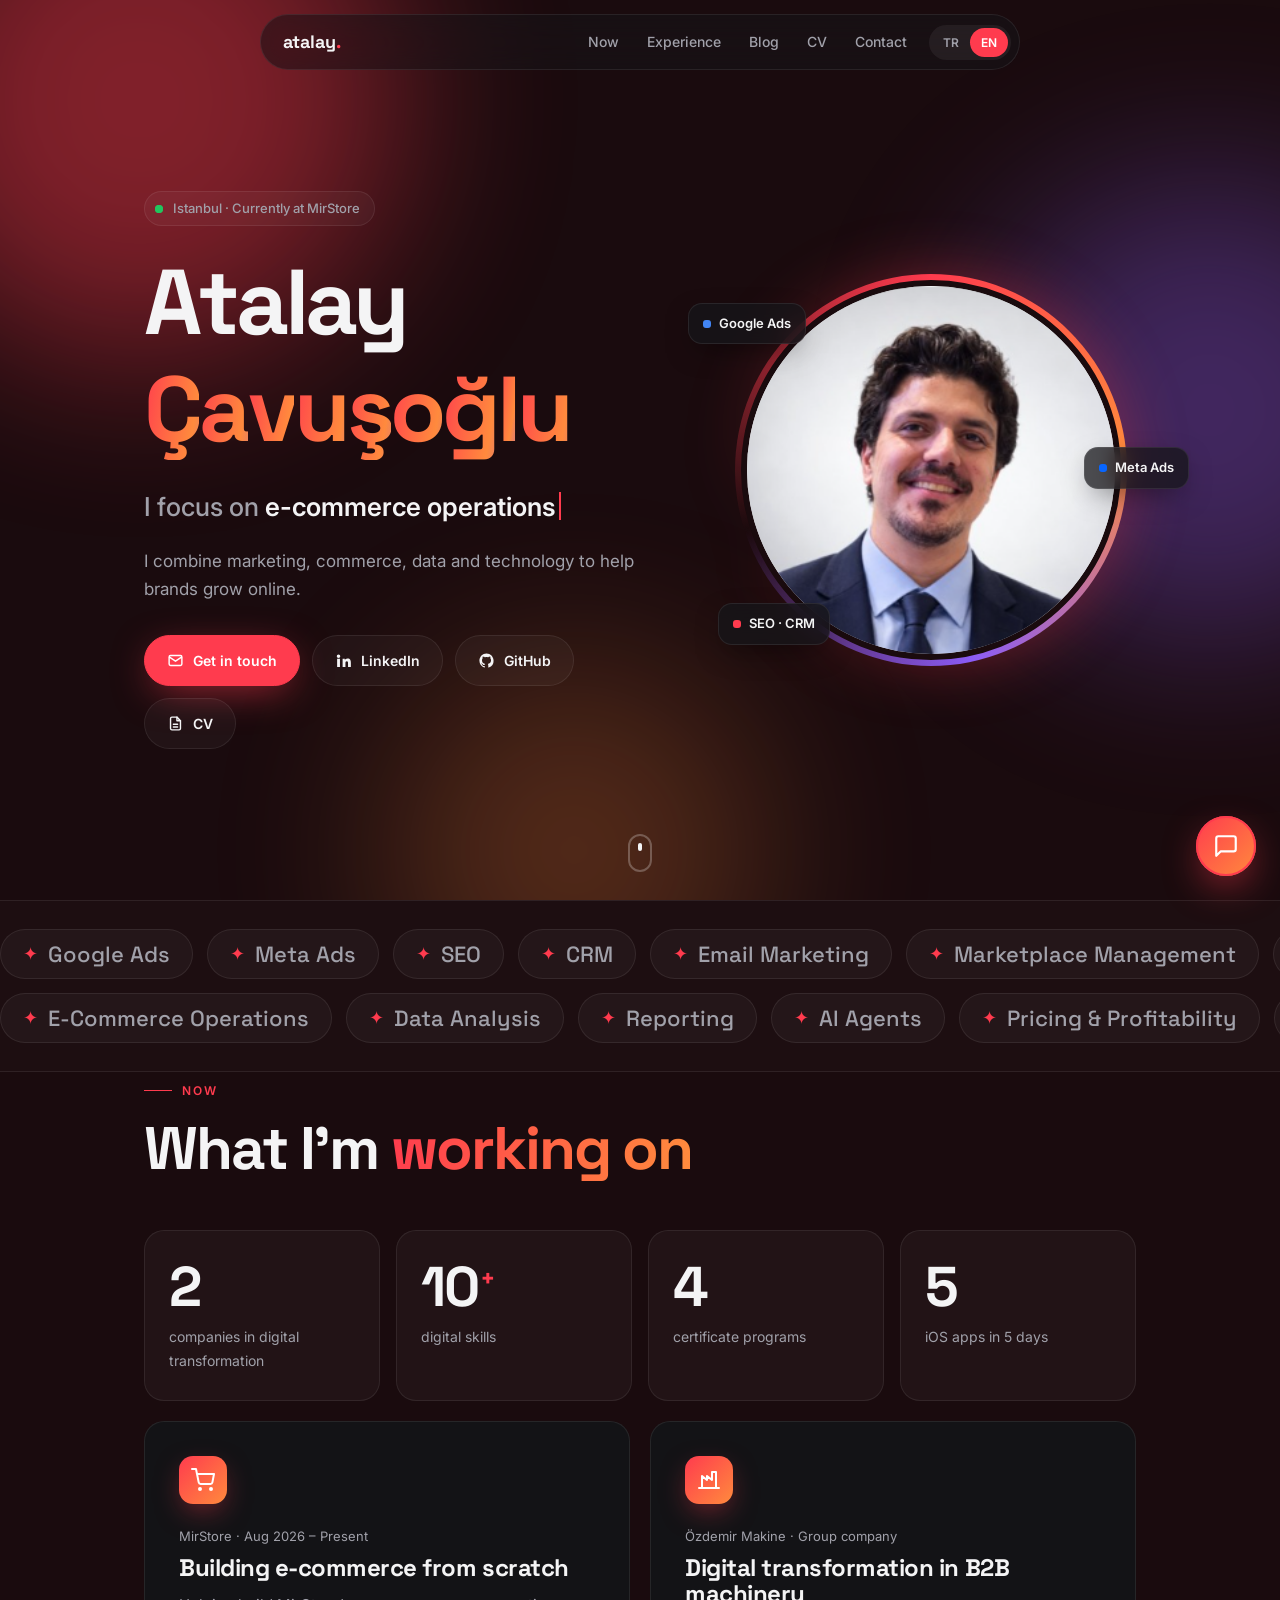
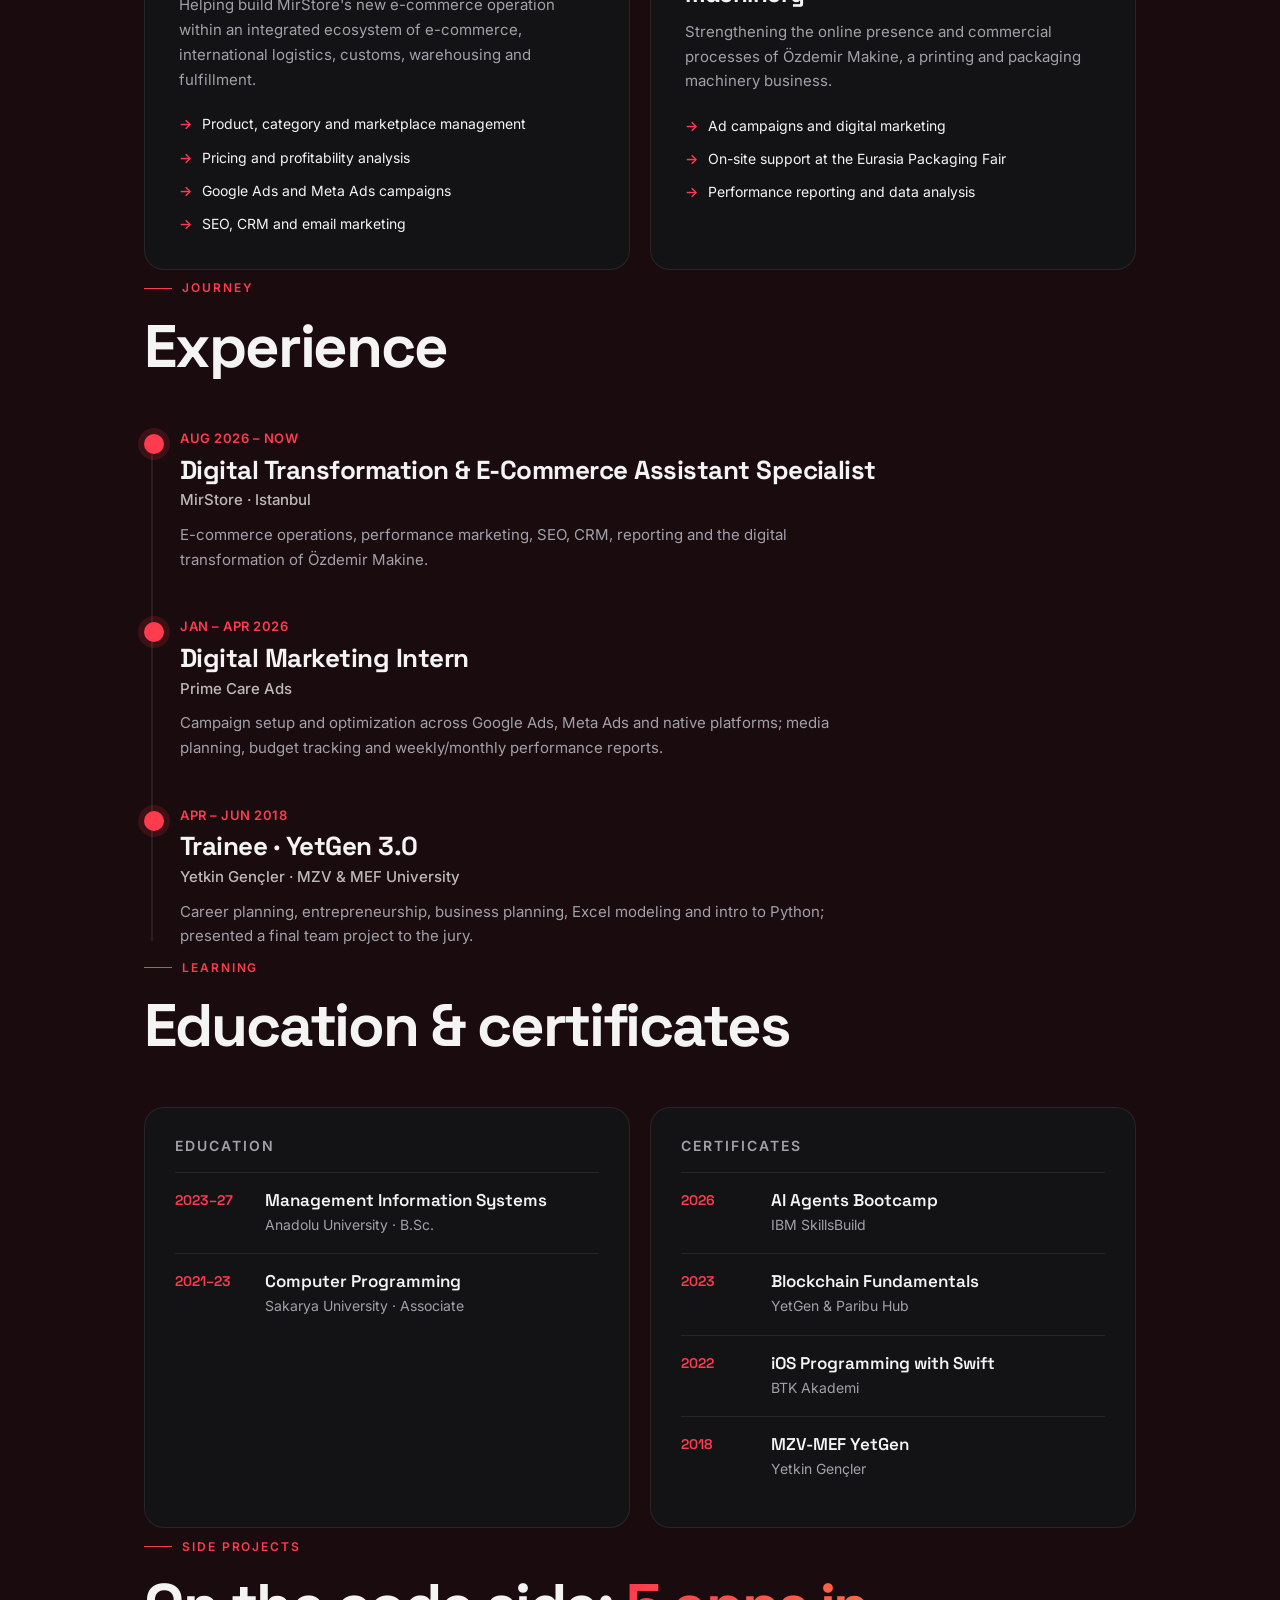
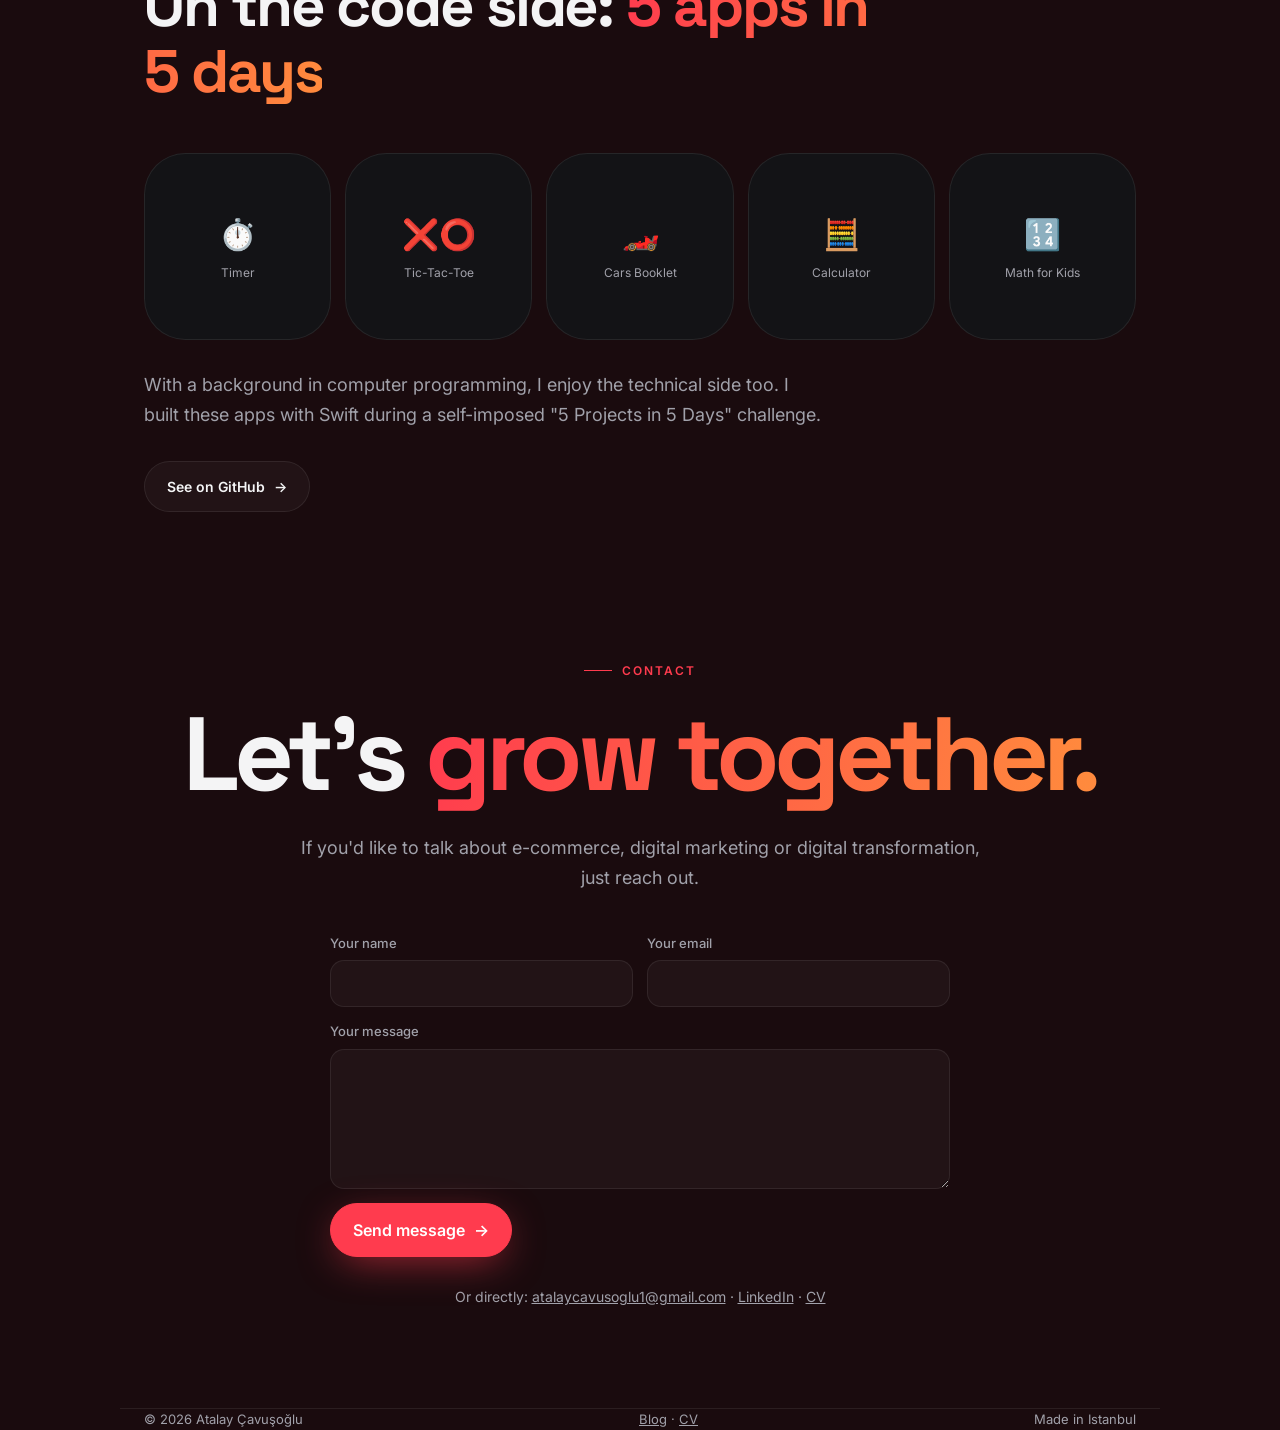
==== commit b2993011: "Add analytics, sitemap, robots, share image and Person schema - Vercel Web Analytics script on every" ====
--- a/index.html
+++ b/index.html
@@ -9,9 +9,33 @@
   <meta property="og:title" content="Atalay Çavuşoğlu">
   <meta property="og:description" content="Dijital Dönüşüm & E-Ticaret · Google & Meta Ads · SEO · CRM · Pazaryeri">
   <meta property="og:url" content="https://atalaycavusoglu.com">
-  <meta property="og:image" content="https://atalaycavusoglu.com/photo.png">
+  <meta property="og:image" content="https://atalaycavusoglu.com/og-image.png">
+  <meta property="og:image:width" content="1200">
+  <meta property="og:image:height" content="630">
+  <meta name="twitter:card" content="summary_large_image">
   <meta property="og:type" content="profile">
   <link rel="canonical" href="https://atalaycavusoglu.com">
+  <script type="application/ld+json">
+  {
+    "@context": "https://schema.org",
+    "@type": "Person",
+    "name": "Atalay Çavuşoğlu",
+    "url": "https://atalaycavusoglu.com",
+    "image": "https://atalaycavusoglu.com/photo.png",
+    "jobTitle": "Dijital Dönüşüm ve E-Ticaret Uzman Yardımcısı",
+    "worksFor": { "@type": "Organization", "name": "MirStore" },
+    "address": { "@type": "PostalAddress", "addressLocality": "İstanbul", "addressCountry": "TR" },
+    "alumniOf": [
+      { "@type": "CollegeOrUniversity", "name": "Anadolu Üniversitesi" },
+      { "@type": "CollegeOrUniversity", "name": "Sakarya Üniversitesi" }
+    ],
+    "knowsAbout": ["E-ticaret", "Google Ads", "Meta Ads", "SEO", "CRM", "E-posta pazarlama", "Pazaryeri yönetimi", "Dijital dönüşüm"],
+    "sameAs": [
+      "https://www.linkedin.com/in/atalaycavusoglu",
+      "https://github.com/atalaycavusoglu"
+    ]
+  }
+  </script>
   <link rel="icon" href="data:image/svg+xml,%3Csvg xmlns='http://www.w3.org/2000/svg' viewBox='0 0 64 64'%3E%3Crect width='64' height='64' rx='14' fill='%23ff3b4e'/%3E%3Ctext x='50%25' y='54%25' text-anchor='middle' dominant-baseline='middle' font-family='Arial,sans-serif' font-weight='700' font-size='34' fill='white'%3EA%3C/text%3E%3C/svg%3E">
   <link rel="preconnect" href="https://fonts.googleapis.com">
   <link rel="preconnect" href="https://fonts.gstatic.com" crossorigin>
@@ -83,28 +107,6 @@
     @keyframes float1 { 50% { transform: translate(140px, 120px) scale(1.15); } }
     @keyframes float2 { 50% { transform: translate(-160px, 80px) scale(.9); } }
     @keyframes float3 { 50% { transform: translate(-120px, -100px) scale(1.1); } }
-    /* Soft light that follows the pointer */
-    .spot {
-      position: absolute; inset: 0; opacity: 0; transition: opacity .6s;
-      background: radial-gradient(600px circle at var(--mx, 50%) var(--my, 50%), rgba(255, 90, 90, .09), transparent 60%);
-    }
-    .has-pointer .spot { opacity: 1; }
-    /* Film grain */
-    body::after {
-      content: ""; position: fixed; inset: 0; z-index: 90; pointer-events: none; opacity: .05;
-      background-image: url("data:image/svg+xml,%3Csvg xmlns='http://www.w3.org/2000/svg' width='160' height='160'%3E%3Cfilter id='n'%3E%3CfeTurbulence type='fractalNoise' baseFrequency='.9' numOctaves='3' stitchTiles='stitch'/%3E%3C/filter%3E%3Crect width='100%25' height='100%25' filter='url(%23n)'/%3E%3C/svg%3E");
-    }
-
-    /* Cursor ring (desktop only, created in JS) */
-    .cursor {
-      position: fixed; top: 0; left: 0; z-index: 200; pointer-events: none;
-      width: 34px; height: 34px; margin: -17px 0 0 -17px; border-radius: 50%;
-      border: 1.5px solid rgba(255, 255, 255, .7); mix-blend-mode: difference;
-      opacity: 0; transition: width .3s var(--ease), height .3s var(--ease), margin .3s var(--ease), background .3s, border-color .3s, opacity .3s;
-    }
-    .has-pointer .cursor { opacity: 1; }
-    .cursor.hover { width: 64px; height: 64px; margin: -32px 0 0 -32px; background: #fff; border-color: #fff; }
-    .cursor.down { width: 26px; height: 26px; margin: -13px 0 0 -13px; }
 
 
     /* ---------- Progress + header ---------- */
@@ -146,25 +148,8 @@
     @media (max-width: 760px) { nav a { display: none; } }
 
     /* ---------- Reveal ---------- */
-    .reveal { opacity: 0; transform: translateY(36px); filter: blur(10px); transition: opacity .9s var(--ease), transform .9s var(--ease), filter .9s var(--ease); transition-delay: var(--d, 0s); }
-    .reveal.in { opacity: 1; transform: none; filter: blur(0); }
-    /* Headings reveal word by word */
-    .reveal.words { opacity: 1; transform: none; filter: none; }
-    .words .w {
-      display: inline-block; opacity: 0; transform: translateY(.5em) rotate(2deg); filter: blur(8px);
-      transition: opacity .8s var(--ease), transform .8s var(--ease), filter .8s var(--ease);
-      transition-delay: calc(var(--wi) * .06s);
-    }
-    .words.in .w { opacity: 1; transform: none; filter: blur(0); }
-
-    /* Border light that follows the pointer on cards */
-    .glow { position: relative; }
-    .glow::after {
-      content: ""; position: absolute; inset: 0; border-radius: inherit; padding: 1px; pointer-events: none;
-      background: radial-gradient(260px circle at var(--gx, -999px) var(--gy, -999px), rgba(255, 138, 61, .9), rgba(255, 59, 78, .4) 40%, transparent 70%);
-      -webkit-mask: linear-gradient(#000 0 0) content-box, linear-gradient(#000 0 0);
-      -webkit-mask-composite: xor; mask-composite: exclude;
-    }
+    .reveal { opacity: 0; transform: translateY(36px); transition: opacity .9s var(--ease), transform .9s var(--ease); transition-delay: var(--d, 0s); }
+    .reveal.in { opacity: 1; transform: none; }
 
     /* ---------- Hero ---------- */
     .hero {
@@ -318,9 +303,7 @@
       font-size: 12px; font-weight: 600; letter-spacing: .16em; text-transform: uppercase;
       color: var(--accent); margin-bottom: 16px;
     }
-    .label::before { content: ""; width: 0; height: 1px; background: currentColor; transition: width .9s var(--ease) .3s; }
-    .label.in::before { width: 28px; }
-    .marquee { transform: skewX(var(--skew, 0deg)); transition: transform .5s var(--ease); }
+    .label::before { content: ""; width: 28px; height: 1px; background: currentColor; }
     section h2 { font-size: clamp(34px, 5.5vw, 60px); letter-spacing: -0.035em; margin-bottom: 48px; max-width: 760px; }
 
     /* Stats */
@@ -568,12 +551,13 @@
 
     @media (prefers-reduced-motion: reduce) {
       *, *::before, *::after { animation: none !important; transition: none !important; }
-      .reveal, .char, .words .w { opacity: 1 !important; transform: none !important; filter: none !important; }
-      .label::before { width: 28px; }
+      .reveal, .char { opacity: 1 !important; transform: none !important; }
       .loader { display: none; }
       header { animation: none; }
     }
   </style>
+  <script>window.va = window.va || function () { (window.vaq = window.vaq || []).push(arguments); };</script>
+  <script defer src="/_vercel/insights/script.js"></script>
 </head>
 <body>
 
@@ -585,7 +569,6 @@
     <div class="blob b1"></div>
     <div class="blob b2"></div>
     <div class="blob b3"></div>
-    <div class="spot"></div>
   </div>
   <div class="progress" aria-hidden="true"></div>
 
@@ -928,32 +911,6 @@
         });
       });
 
-      /* ---------- Split section headings into words ---------- */
-      function splitWords(node, state) {
-        Array.prototype.slice.call(node.childNodes).forEach(function (n) {
-          if (n.nodeType === 1) { splitWords(n, state); return; }
-          if (n.nodeType !== 3 || !n.textContent.trim()) return;
-          var inGrad = n.parentNode.classList.contains("grad");
-          var frag = document.createDocumentFragment();
-          n.textContent.split(/(\s+)/).forEach(function (part) {
-            if (!part) return;
-            if (/^\s+$/.test(part)) { frag.appendChild(document.createTextNode(part)); return; }
-            var w = document.createElement("span");
-            w.className = "w" + (inGrad ? " grad" : "");
-            w.style.setProperty("--wi", state.i++);
-            w.textContent = part;
-            frag.appendChild(w);
-          });
-          n.parentNode.replaceChild(frag, n);
-        });
-      }
-      document.querySelectorAll("section h2.reveal").forEach(function (h) {
-        h.classList.add("words");
-        // Count words per language so EN doesn't wait for the hidden TR words
-        Array.prototype.forEach.call(h.children, function (lang) { splitWords(lang, { i: 0 }); });
-        h.querySelectorAll(".grad").forEach(function (g) { if (!g.classList.contains("w")) g.classList.remove("grad"); });
-      });
-
       /* ---------- Loader ---------- */
       var loader = document.querySelector(".loader");
       function start() {
@@ -994,26 +951,10 @@
       var timeline = document.querySelector(".timeline");
       var parallax = document.querySelectorAll("[data-parallax]");
       var navLinks = document.querySelectorAll("nav a[href^='#']");
-      var hero = document.querySelector(".hero");
-      var marquee = document.querySelector(".marquee");
-      var lastY = scrollY, skewTimer = null;
       var ticking = false;
       function onScroll() {
         var h = document.documentElement.scrollHeight - innerHeight;
         root.style.setProperty("--p", h > 0 ? scrollY / h : 0);
-
-        if (!reduce) {
-          // Hero gently fades and sinks as you scroll past it
-          var hp = Math.min(scrollY / innerHeight, 1);
-          hero.style.opacity = 1 - hp * 0.85;
-          hero.style.scale = 1 - hp * 0.05;
-          // Skill strip leans with scroll speed
-          var v = Math.max(Math.min((scrollY - lastY) * 0.12, 8), -8);
-          marquee.style.setProperty("--skew", -v + "deg");
-          clearTimeout(skewTimer);
-          skewTimer = setTimeout(function () { marquee.style.setProperty("--skew", "0deg"); }, 120);
-        }
-        lastY = scrollY;
 
         if (timeline) {
           var r = timeline.getBoundingClientRect();
@@ -1057,46 +998,6 @@
           });
           btn.addEventListener("pointerleave", function () { btn.style.transform = ""; });
         });
-
-        // Cursor ring, page spotlight and card border light
-        var cursor = document.createElement("div");
-        cursor.className = "cursor";
-        cursor.setAttribute("aria-hidden", "true");
-        document.body.appendChild(cursor);
-        var glows = document.querySelectorAll(".card, .stat, .list-card, .app");
-        glows.forEach(function (el) { el.classList.add("glow"); });
-
-        var mx = -100, my = -100, cx = -100, cy = -100, pending = false;
-        function follow() {
-          cx += (mx - cx) * 0.2; cy += (my - cy) * 0.2;
-          cursor.style.transform = "translate(" + cx + "px," + cy + "px)";
-          requestAnimationFrame(follow);
-        }
-        requestAnimationFrame(follow);
-
-        addEventListener("pointermove", function (e) {
-          mx = e.clientX; my = e.clientY;
-          if (cx < -50) { cx = mx; cy = my; }
-          document.body.classList.add("has-pointer");
-          if (pending) return;
-          pending = true;
-          requestAnimationFrame(function () {
-            root.style.setProperty("--mx", mx + "px");
-            root.style.setProperty("--my", my + "px");
-            glows.forEach(function (el) {
-              var r = el.getBoundingClientRect();
-              el.style.setProperty("--gx", mx - r.left + "px");
-              el.style.setProperty("--gy", my - r.top + "px");
-            });
-            pending = false;
-          });
-        }, { passive: true });
-        document.addEventListener("pointerleave", function () { document.body.classList.remove("has-pointer"); });
-        document.addEventListener("pointerover", function (e) {
-          cursor.classList.toggle("hover", !!e.target.closest("a, button, .tag, .app"));
-        });
-        addEventListener("pointerdown", function () { cursor.classList.add("down"); });
-        addEventListener("pointerup", function () { cursor.classList.remove("down"); });
       }
 
       /* ---------- Contact form ---------- */
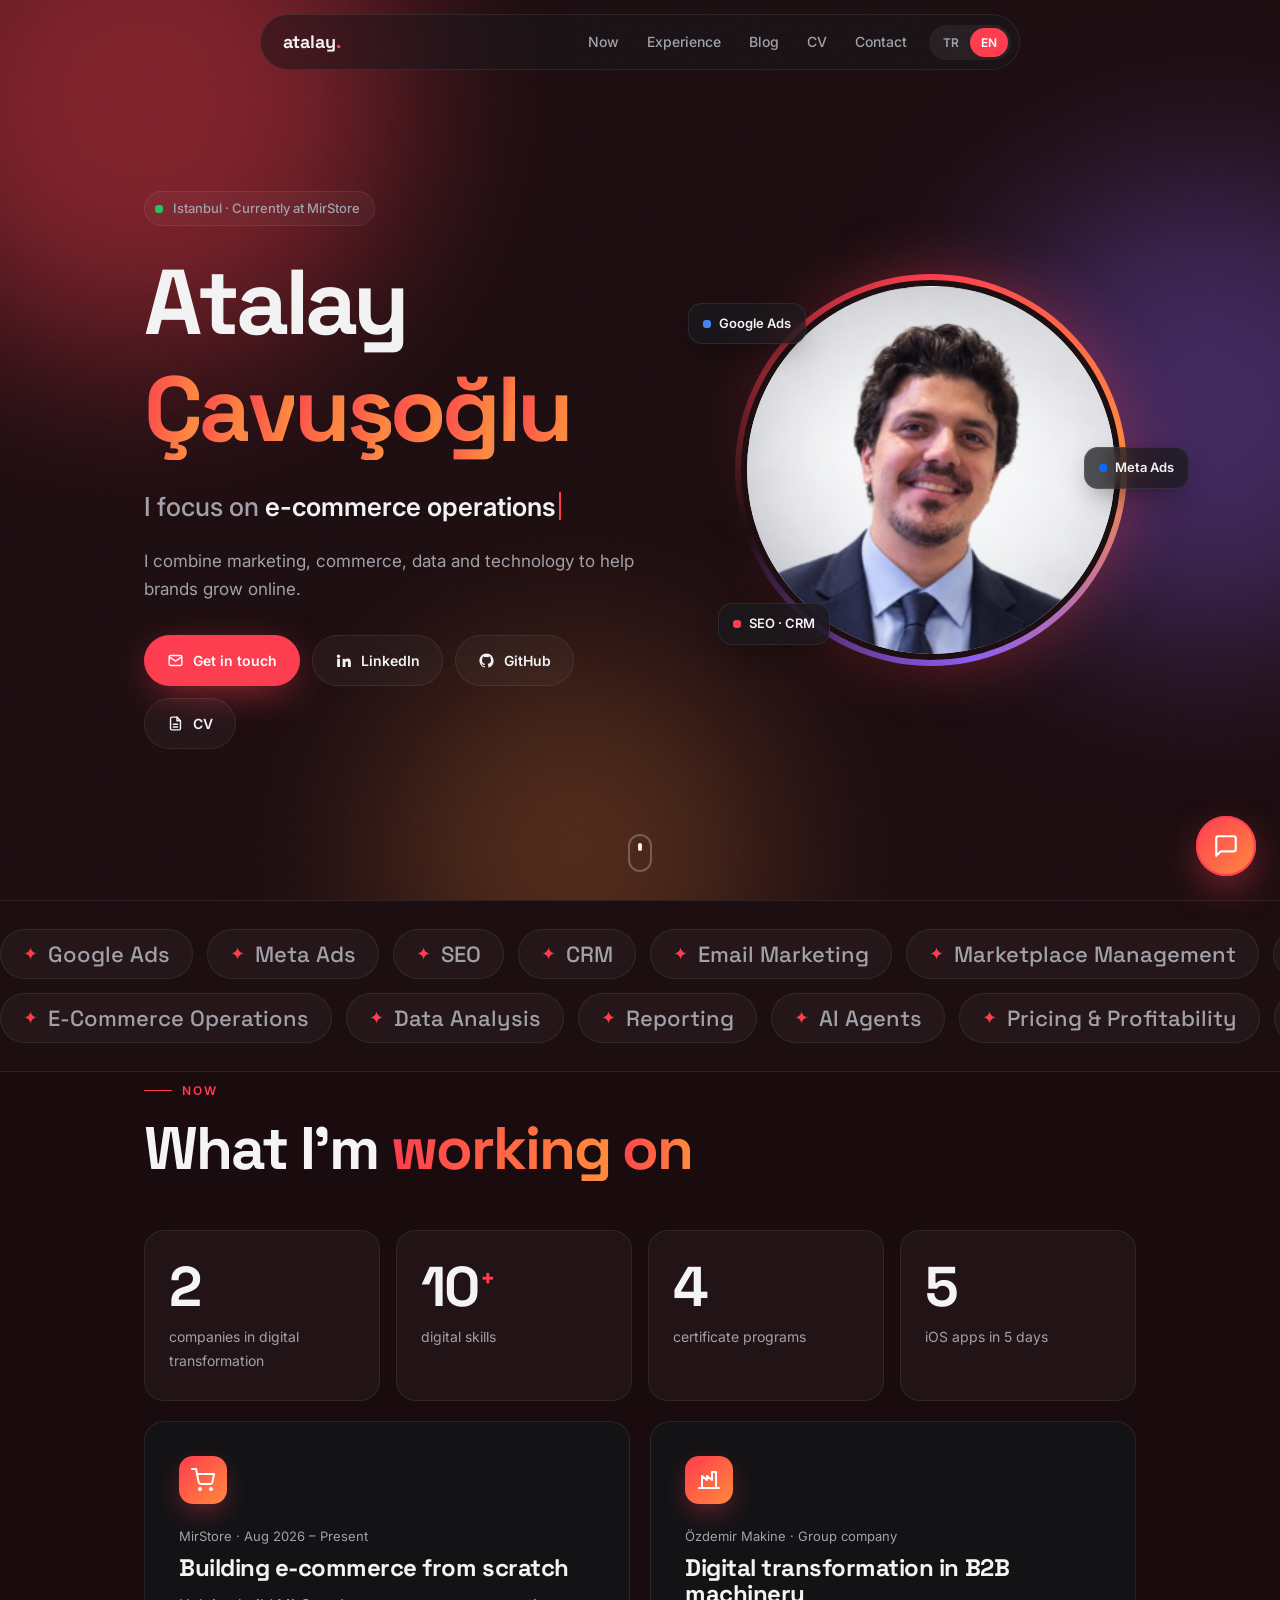
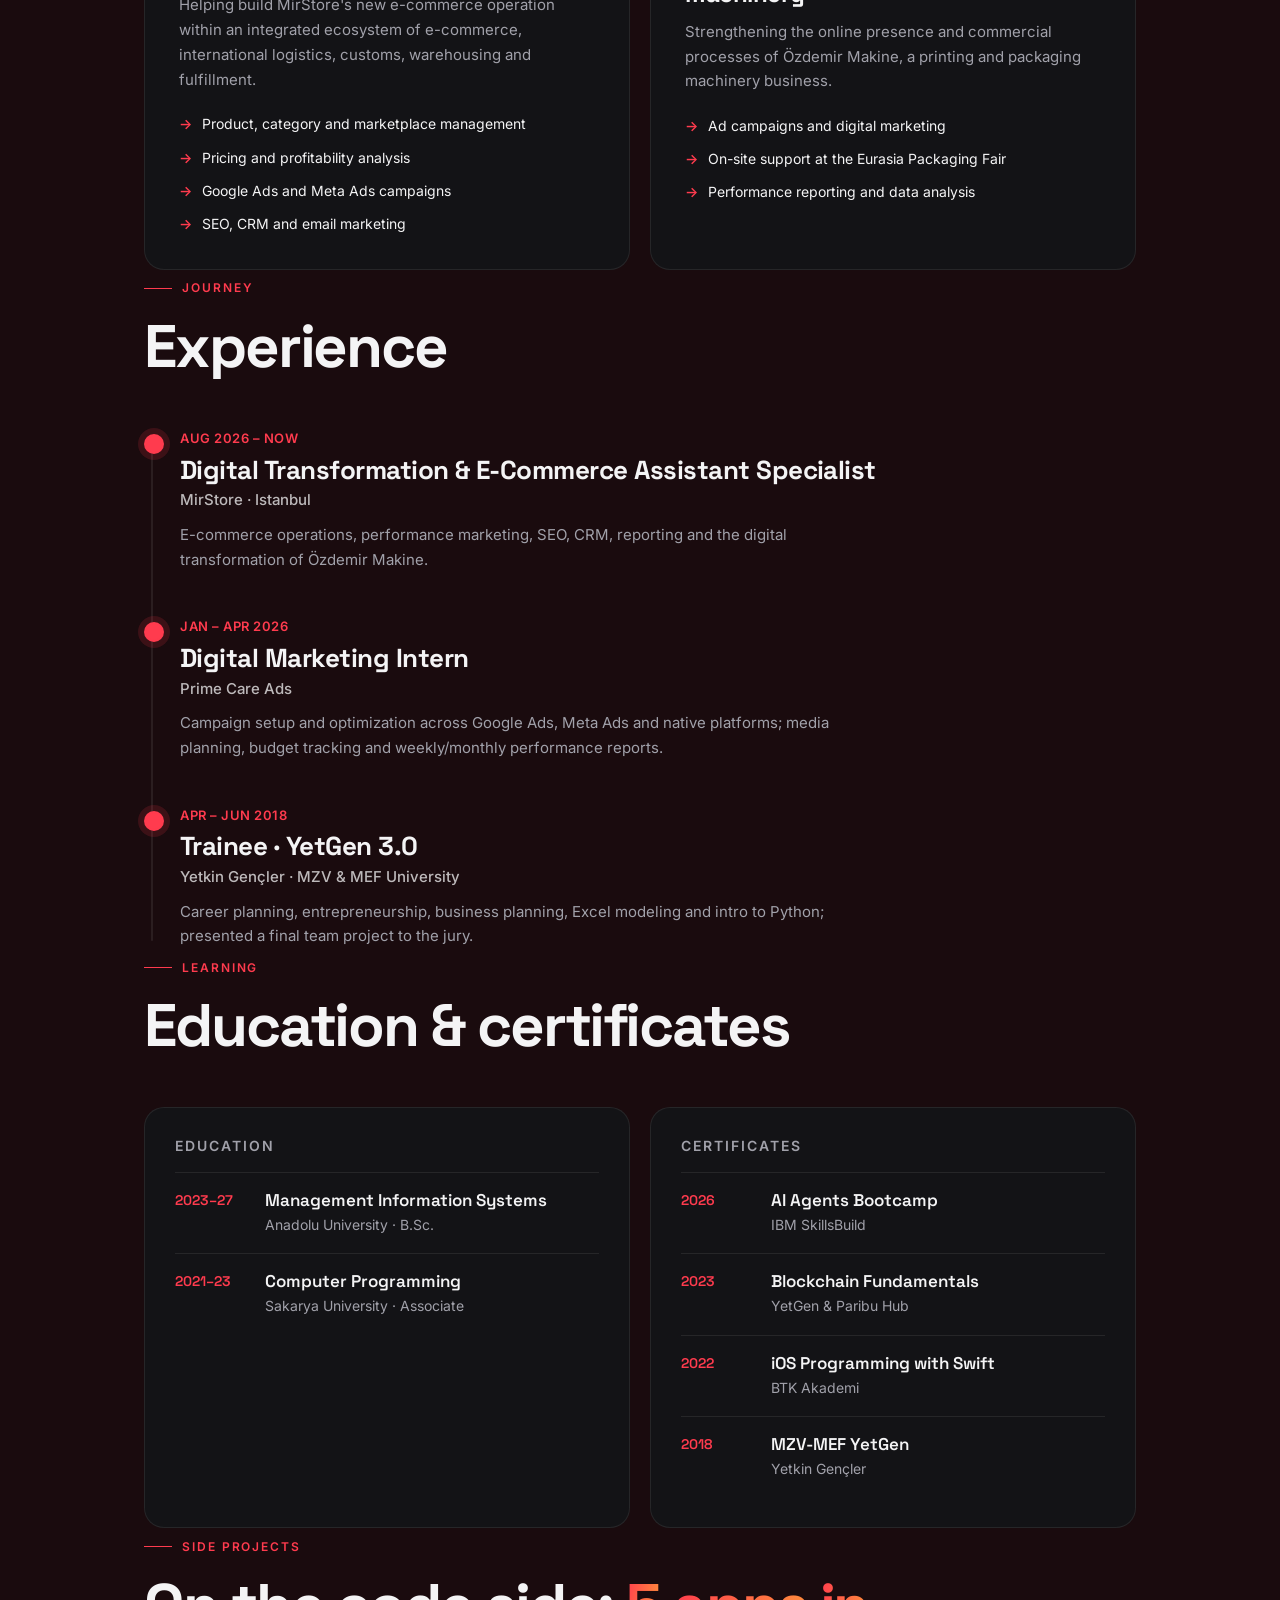
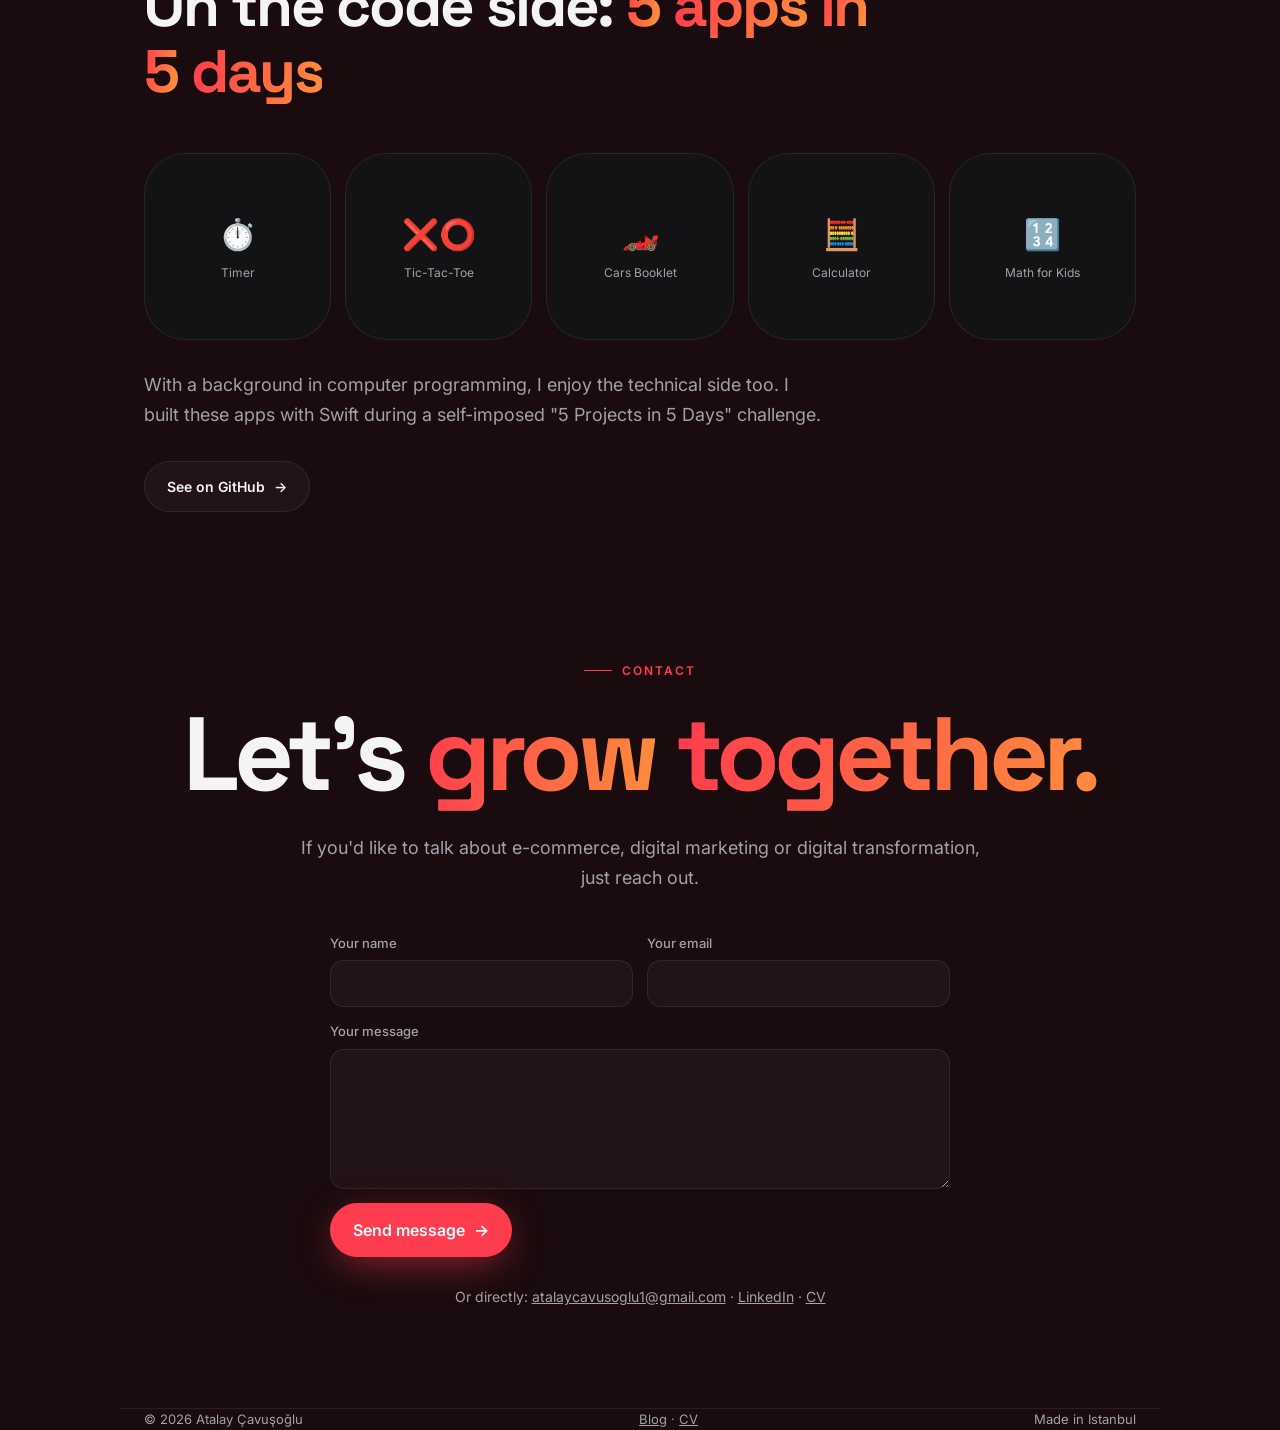
==== commit 038af540: "Merge branch 'seo-analytics' into site-v2" ====
--- a/index.html
+++ b/index.html
@@ -107,6 +107,18 @@
     @keyframes float1 { 50% { transform: translate(140px, 120px) scale(1.15); } }
     @keyframes float2 { 50% { transform: translate(-160px, 80px) scale(.9); } }
     @keyframes float3 { 50% { transform: translate(-120px, -100px) scale(1.1); } }
+    /* Soft light that follows the pointer */
+    .spot {
+      position: absolute; inset: 0; opacity: 0; transition: opacity .6s;
+      background: radial-gradient(600px circle at var(--mx, 50%) var(--my, 50%), rgba(255, 90, 90, .09), transparent 60%);
+    }
+    .has-pointer .spot { opacity: 1; }
+    /* Film grain */
+    body::after {
+      content: ""; position: fixed; inset: 0; z-index: 90; pointer-events: none; opacity: .05;
+      background-image: url("data:image/svg+xml,%3Csvg xmlns='http://www.w3.org/2000/svg' width='160' height='160'%3E%3Cfilter id='n'%3E%3CfeTurbulence type='fractalNoise' baseFrequency='.9' numOctaves='3' stitchTiles='stitch'/%3E%3C/filter%3E%3Crect width='100%25' height='100%25' filter='url(%23n)'/%3E%3C/svg%3E");
+    }
+
 
 
     /* ---------- Progress + header ---------- */
@@ -148,8 +160,29 @@
     @media (max-width: 760px) { nav a { display: none; } }
 
     /* ---------- Reveal ---------- */
-    .reveal { opacity: 0; transform: translateY(36px); transition: opacity .9s var(--ease), transform .9s var(--ease); transition-delay: var(--d, 0s); }
-    .reveal.in { opacity: 1; transform: none; }
+    .reveal { opacity: 0; transform: translateY(36px); filter: blur(10px); transition: opacity .9s var(--ease), transform .9s var(--ease), filter .9s var(--ease); transition-delay: var(--d, 0s); }
+    .reveal.in { opacity: 1; transform: none; filter: blur(0); }
+    /* Headings reveal word by word */
+    .reveal.words { opacity: 1; transform: none; filter: none; }
+    .words .w {
+      display: inline-block; opacity: 0; transform: translateY(.5em) rotate(2deg); filter: blur(8px);
+      transition: opacity .8s var(--ease), transform .8s var(--ease), filter .8s var(--ease);
+      transition-delay: calc(var(--wi) * .06s);
+    }
+    .words.in .w { opacity: 1; transform: none; filter: blur(0); }
+    /* Timeline entries slide in from the line, stats pop up */
+    .timeline li.reveal { transform: translateX(-40px); }
+    .stat.reveal { transform: translateY(36px) scale(.9); }
+    .timeline li.reveal.in, .stat.reveal.in { transform: none; }
+
+    /* Border light that follows the pointer on cards */
+    .glow { position: relative; }
+    .glow::after {
+      content: ""; position: absolute; inset: 0; border-radius: inherit; padding: 1px; pointer-events: none;
+      background: radial-gradient(260px circle at var(--gx, -999px) var(--gy, -999px), rgba(255, 138, 61, .9), rgba(255, 59, 78, .4) 40%, transparent 70%);
+      -webkit-mask: linear-gradient(#000 0 0) content-box, linear-gradient(#000 0 0);
+      -webkit-mask-composite: xor; mask-composite: exclude;
+    }
 
     /* ---------- Hero ---------- */
     .hero {
@@ -303,7 +336,9 @@
       font-size: 12px; font-weight: 600; letter-spacing: .16em; text-transform: uppercase;
       color: var(--accent); margin-bottom: 16px;
     }
-    .label::before { content: ""; width: 28px; height: 1px; background: currentColor; }
+    .label::before { content: ""; width: 0; height: 1px; background: currentColor; transition: width .9s var(--ease) .3s; }
+    .label.in::before { width: 28px; }
+    .marquee { transform: skewX(var(--skew, 0deg)); transition: transform .5s var(--ease); }
     section h2 { font-size: clamp(34px, 5.5vw, 60px); letter-spacing: -0.035em; margin-bottom: 48px; max-width: 760px; }
 
     /* Stats */
@@ -551,7 +586,8 @@
 
     @media (prefers-reduced-motion: reduce) {
       *, *::before, *::after { animation: none !important; transition: none !important; }
-      .reveal, .char { opacity: 1 !important; transform: none !important; }
+      .reveal, .char, .words .w { opacity: 1 !important; transform: none !important; filter: none !important; }
+      .label::before { width: 28px; }
       .loader { display: none; }
       header { animation: none; }
     }
@@ -569,6 +605,7 @@
     <div class="blob b1"></div>
     <div class="blob b2"></div>
     <div class="blob b3"></div>
+    <div class="spot"></div>
   </div>
   <div class="progress" aria-hidden="true"></div>
 
@@ -911,6 +948,32 @@
         });
       });
 
+      /* ---------- Split section headings into words ---------- */
+      function splitWords(node, state) {
+        Array.prototype.slice.call(node.childNodes).forEach(function (n) {
+          if (n.nodeType === 1) { splitWords(n, state); return; }
+          if (n.nodeType !== 3 || !n.textContent.trim()) return;
+          var inGrad = n.parentNode.classList.contains("grad");
+          var frag = document.createDocumentFragment();
+          n.textContent.split(/(\s+)/).forEach(function (part) {
+            if (!part) return;
+            if (/^\s+$/.test(part)) { frag.appendChild(document.createTextNode(part)); return; }
+            var w = document.createElement("span");
+            w.className = "w" + (inGrad ? " grad" : "");
+            w.style.setProperty("--wi", state.i++);
+            w.textContent = part;
+            frag.appendChild(w);
+          });
+          n.parentNode.replaceChild(frag, n);
+        });
+      }
+      document.querySelectorAll("section h2.reveal").forEach(function (h) {
+        h.classList.add("words");
+        // Count words per language so EN doesn't wait for the hidden TR words
+        Array.prototype.forEach.call(h.children, function (lang) { splitWords(lang, { i: 0 }); });
+        h.querySelectorAll(".grad").forEach(function (g) { if (!g.classList.contains("w")) g.classList.remove("grad"); });
+      });
+
       /* ---------- Loader ---------- */
       var loader = document.querySelector(".loader");
       function start() {
@@ -951,10 +1014,26 @@
       var timeline = document.querySelector(".timeline");
       var parallax = document.querySelectorAll("[data-parallax]");
       var navLinks = document.querySelectorAll("nav a[href^='#']");
+      var hero = document.querySelector(".hero");
+      var marquee = document.querySelector(".marquee");
+      var lastY = scrollY, skewTimer = null;
       var ticking = false;
       function onScroll() {
         var h = document.documentElement.scrollHeight - innerHeight;
         root.style.setProperty("--p", h > 0 ? scrollY / h : 0);
+
+        if (!reduce) {
+          // Hero gently fades and sinks as you scroll past it
+          var hp = Math.min(scrollY / innerHeight, 1);
+          hero.style.opacity = 1 - hp * 0.85;
+          hero.style.scale = 1 - hp * 0.05;
+          // Skill strip leans with scroll speed
+          var v = Math.max(Math.min((scrollY - lastY) * 0.12, 8), -8);
+          marquee.style.setProperty("--skew", -v + "deg");
+          clearTimeout(skewTimer);
+          skewTimer = setTimeout(function () { marquee.style.setProperty("--skew", "0deg"); }, 120);
+        }
+        lastY = scrollY;
 
         if (timeline) {
           var r = timeline.getBoundingClientRect();
@@ -998,6 +1077,29 @@
           });
           btn.addEventListener("pointerleave", function () { btn.style.transform = ""; });
         });
+
+        // Page spotlight and card border light
+        var glows = document.querySelectorAll(".card, .stat, .list-card, .app");
+        glows.forEach(function (el) { el.classList.add("glow"); });
+
+        var mx = 0, my = 0, pending = false;
+        addEventListener("pointermove", function (e) {
+          mx = e.clientX; my = e.clientY;
+          document.body.classList.add("has-pointer");
+          if (pending) return;
+          pending = true;
+          requestAnimationFrame(function () {
+            root.style.setProperty("--mx", mx + "px");
+            root.style.setProperty("--my", my + "px");
+            glows.forEach(function (el) {
+              var r = el.getBoundingClientRect();
+              el.style.setProperty("--gx", mx - r.left + "px");
+              el.style.setProperty("--gy", my - r.top + "px");
+            });
+            pending = false;
+          });
+        }, { passive: true });
+        document.addEventListener("pointerleave", function () { document.body.classList.remove("has-pointer"); });
       }
 
       /* ---------- Contact form ---------- */
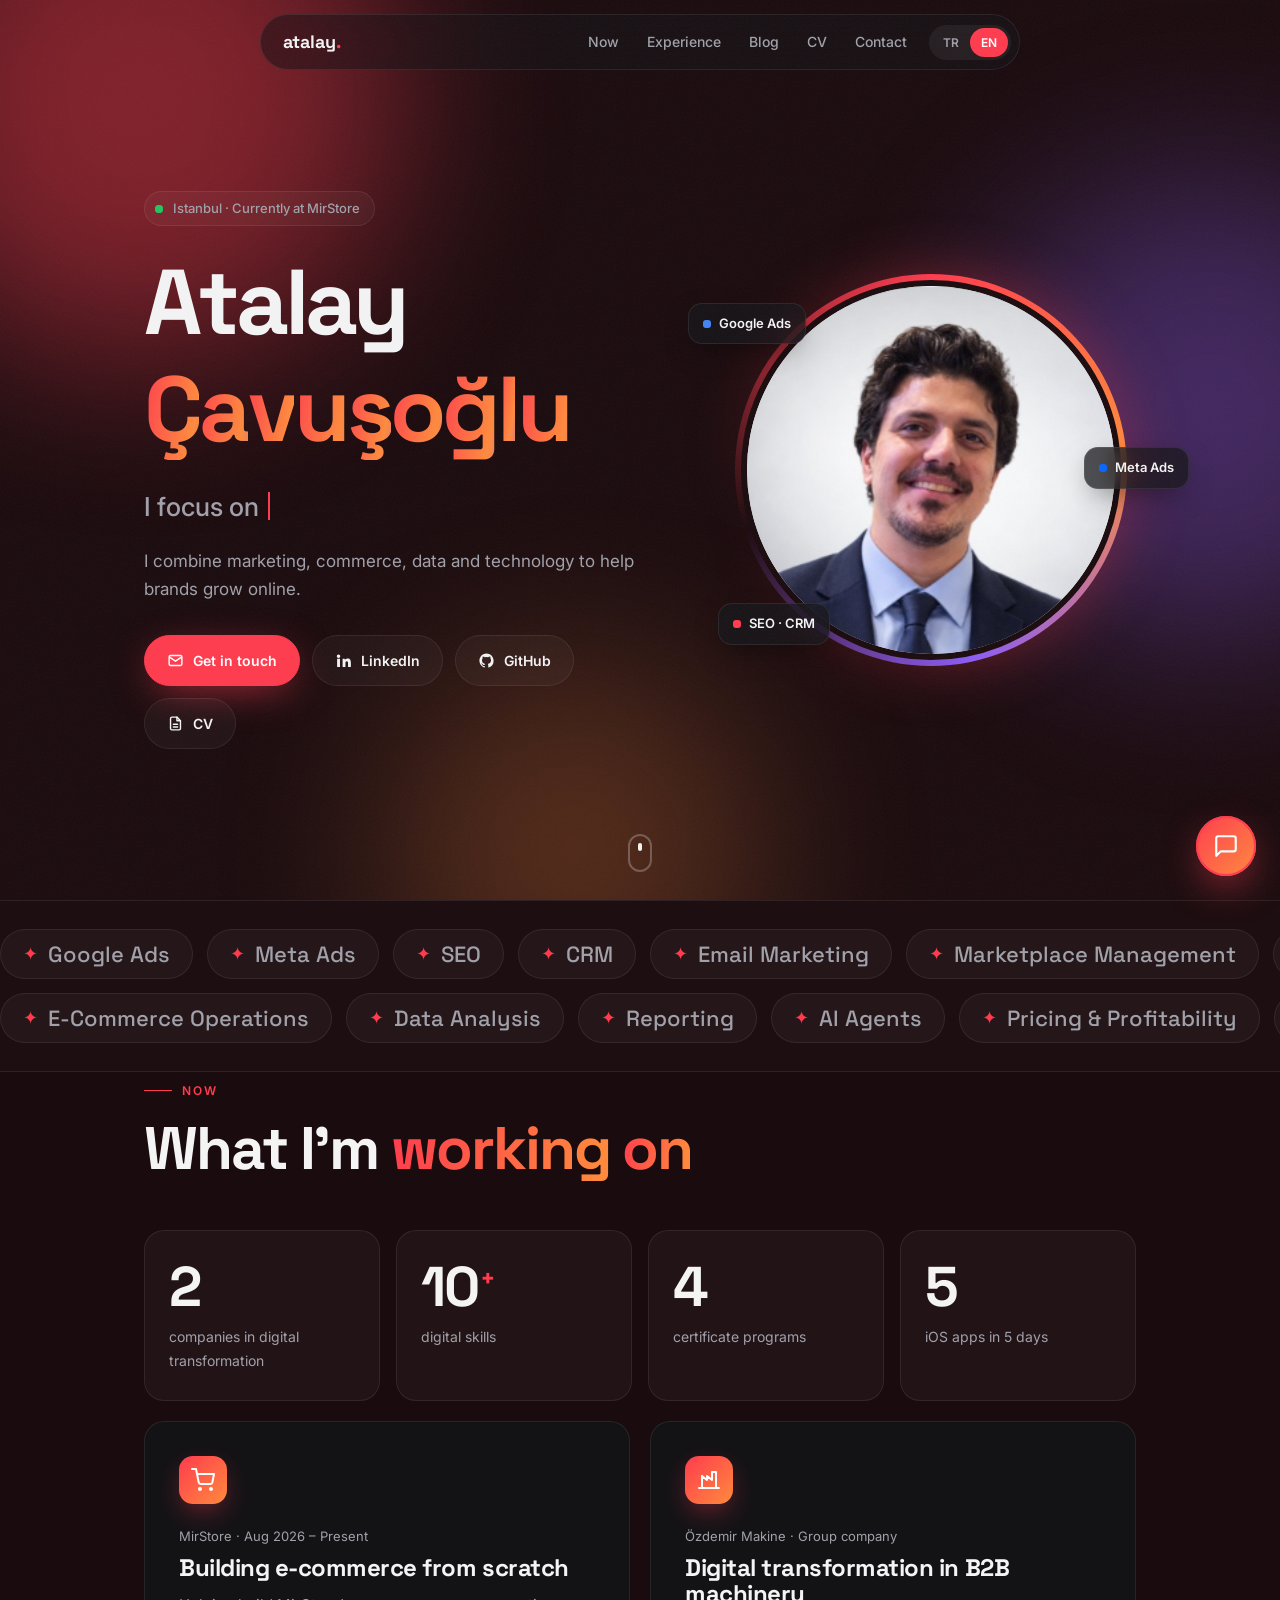
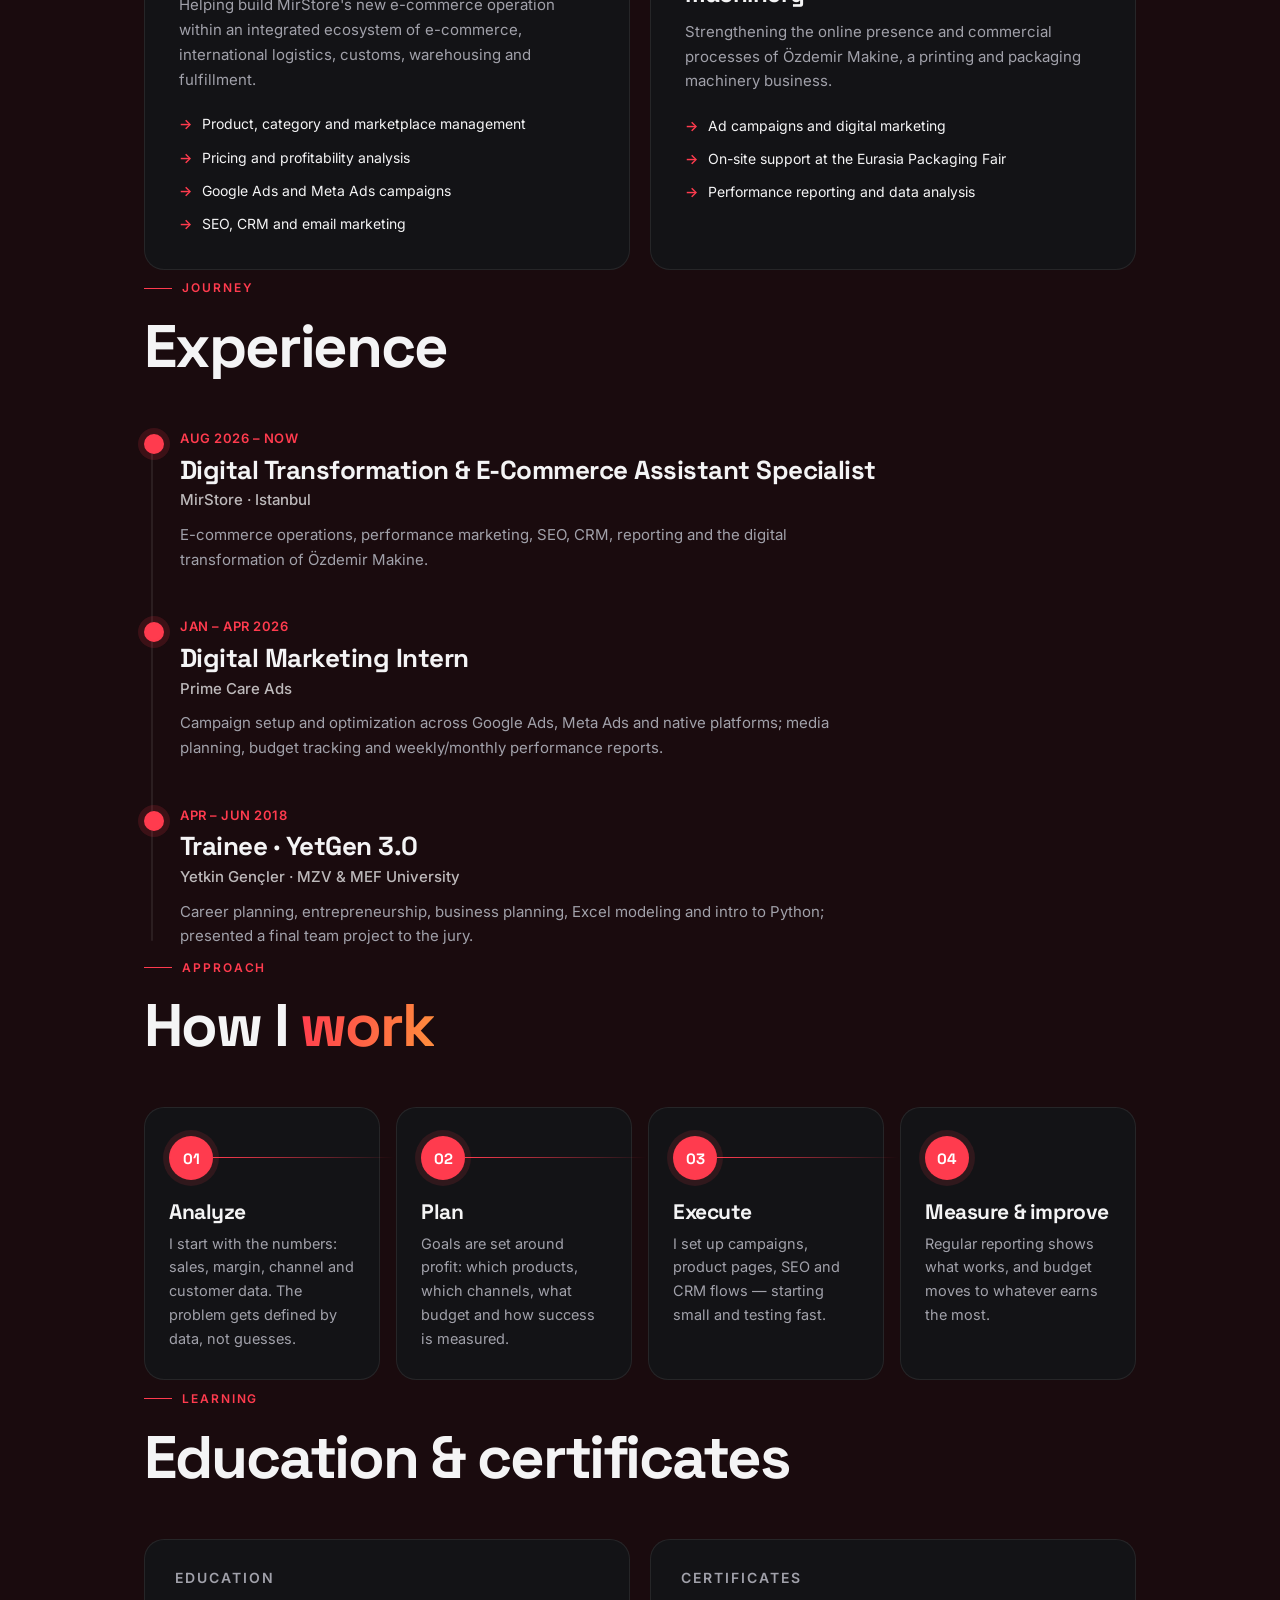
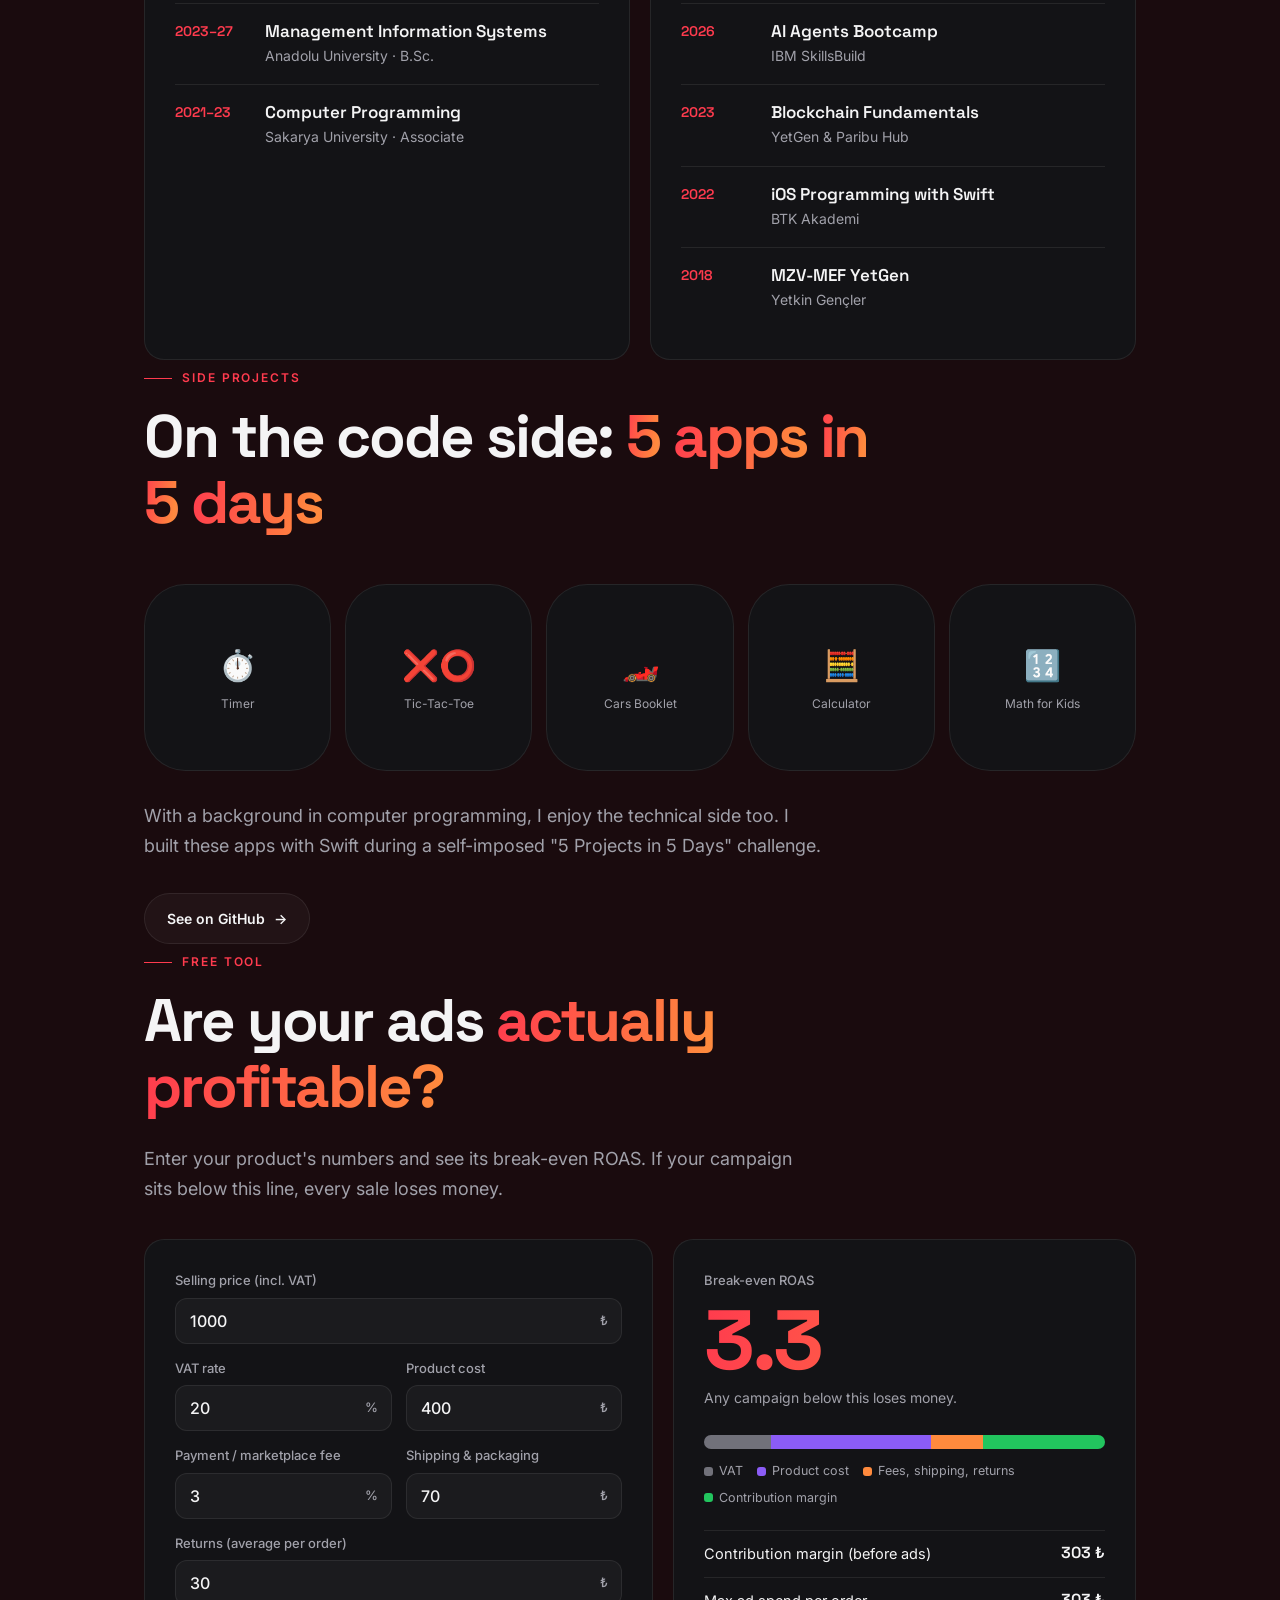
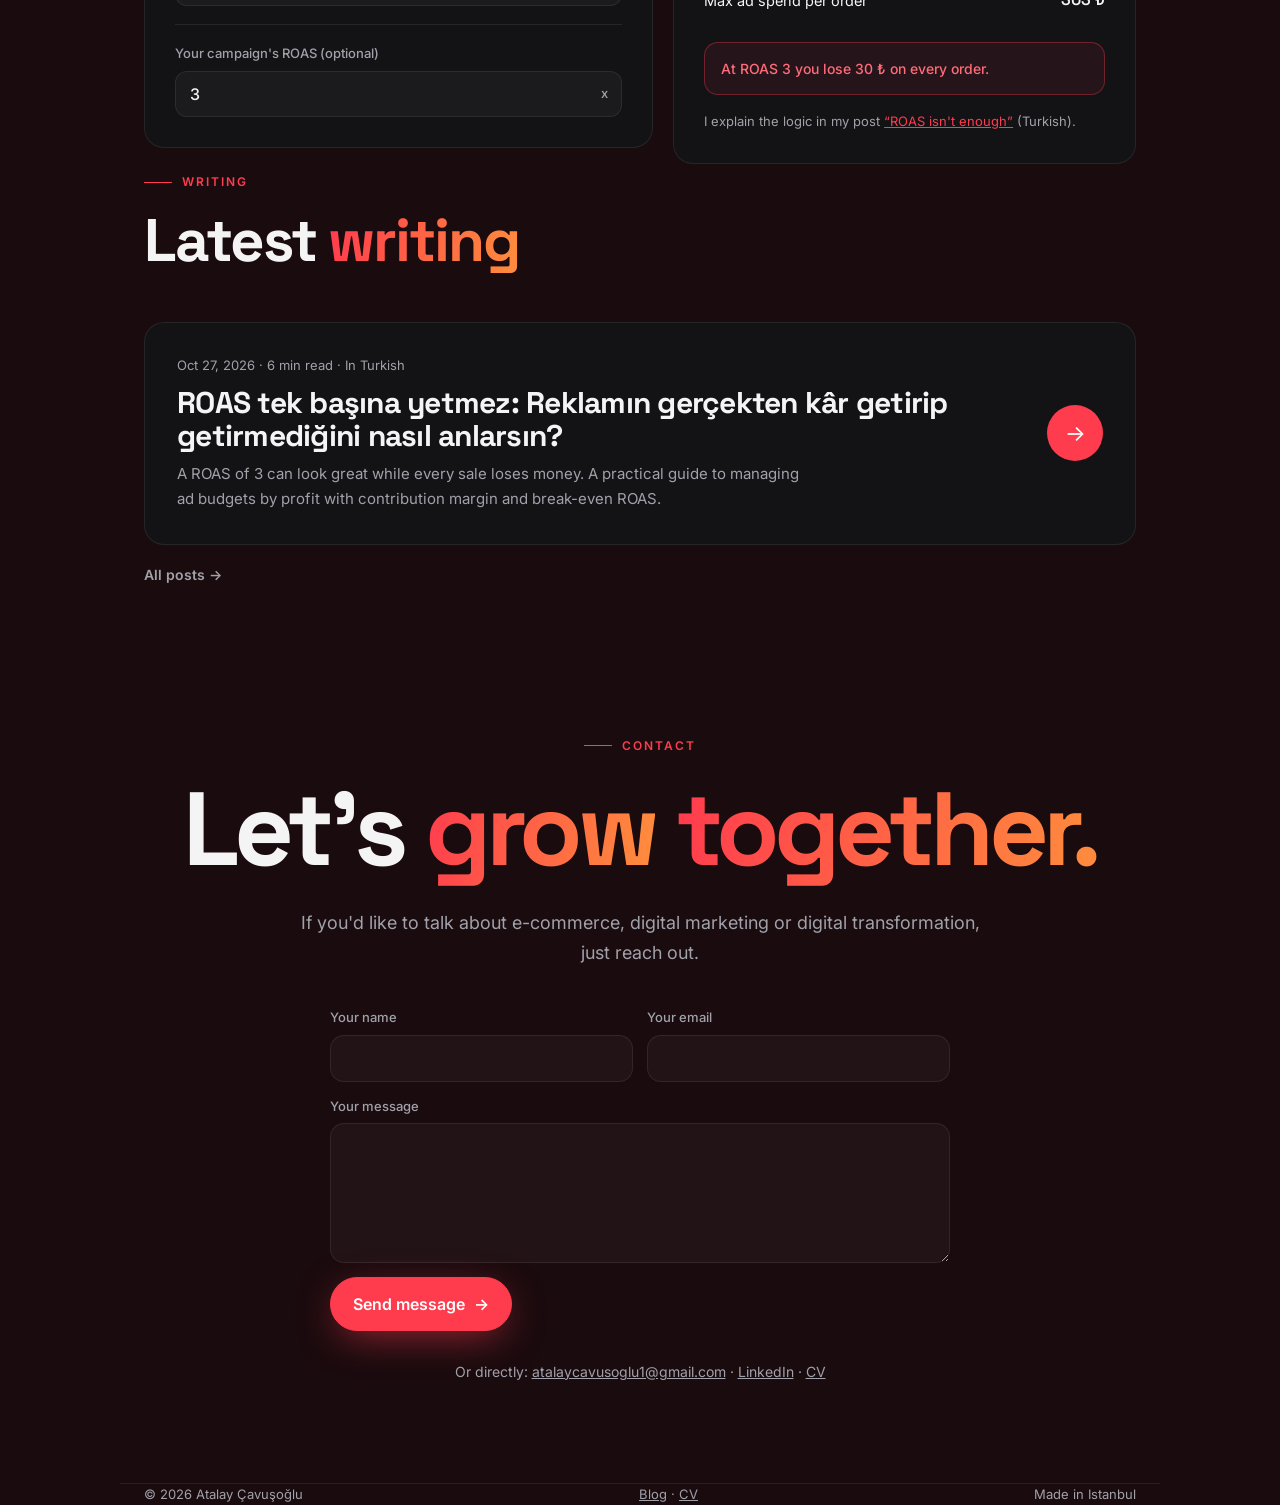
==== commit f7173573: "Add process steps, break-even ROAS calculator and latest post - "How I work" four-step section after" ====
--- a/index.html
+++ b/index.html
@@ -422,6 +422,81 @@
     @media (max-width: 560px) { .apps { grid-template-columns: repeat(3, 1fr); } }
     .lead { font-size: 18px; color: var(--muted); max-width: 680px; }
 
+    /* Process */
+    .steps { list-style: none; display: grid; grid-template-columns: repeat(4, 1fr); gap: 16px; counter-reset: step; position: relative; }
+    .step { position: relative; padding: 28px 24px; border-radius: var(--radius); background: var(--surface-strong); border: 1px solid var(--line); }
+    .step .n {
+      display: inline-grid; place-items: center; width: 44px; height: 44px; border-radius: 50%; margin-bottom: 20px;
+      font: 700 15px "Space Grotesk", sans-serif; color: var(--accent);
+      border: 1px solid rgba(255, 59, 78, .35); background: rgba(255, 59, 78, .08);
+      transition: background .5s var(--ease), color .5s, box-shadow .5s;
+      transition-delay: calc(var(--d, 0s) + .4s);
+    }
+    .step.in .n { background: var(--accent); color: #fff; box-shadow: 0 0 0 6px rgba(255, 59, 78, .12); }
+    .step h3 { font-size: 21px; letter-spacing: -0.02em; margin-bottom: 8px; }
+    .step p { color: var(--muted); font-size: 14.5px; }
+    .step:not(:last-child)::before {
+      content: ""; position: absolute; top: 49px; left: 68px; right: -16px; height: 1px;
+      background: linear-gradient(90deg, var(--accent), transparent);
+      transform-origin: left; transform: scaleX(0); transition: transform .9s var(--ease); transition-delay: calc(var(--d, 0s) + .5s);
+    }
+    .step.in::before { transform: scaleX(1); }
+    @media (max-width: 900px) { .steps { grid-template-columns: repeat(2, 1fr); } .step:nth-child(2)::before { display: none; } }
+    @media (max-width: 520px) { .steps { grid-template-columns: 1fr; } .step::before { display: none; } }
+
+    /* ROAS calculator */
+    .calc { display: grid; grid-template-columns: 1.1fr 1fr; gap: 20px; align-items: start; }
+    .calc-form, .calc-out { padding: 30px; border-radius: var(--radius); background: var(--surface-strong); border: 1px solid var(--line); }
+    .calc-form { display: grid; grid-template-columns: 1fr 1fr; gap: 14px; }
+    .calc-form label { display: grid; gap: 6px; font-size: 13px; font-weight: 500; color: var(--muted); }
+    .calc-form .full { grid-column: 1 / -1; }
+    .field { position: relative; }
+    .field input {
+      font: 500 16px Inter, sans-serif; color: var(--text); width: 100%;
+      background: var(--surface); border: 1px solid var(--line); border-radius: 12px;
+      padding: 12px 44px 12px 14px; outline: none; transition: border-color .2s, background .2s;
+    }
+    .field input:focus { border-color: var(--accent); background: rgba(255, 255, 255, .06); }
+    .field span { position: absolute; right: 14px; top: 50%; transform: translateY(-50%); font-size: 13px; color: var(--muted); pointer-events: none; }
+    .calc-form .divider { grid-column: 1 / -1; height: 1px; background: var(--line); margin: 4px 0; }
+    .calc-out .k { font-size: 13px; color: var(--muted); font-weight: 500; }
+    .calc-out .big { font: 700 clamp(56px, 8vw, 84px)/1 "Space Grotesk", sans-serif; letter-spacing: -0.04em; margin: 6px 0 4px; }
+    .calc-out .sub { color: var(--muted); font-size: 14px; }
+    .breakdown { display: flex; height: 14px; border-radius: 999px; overflow: hidden; margin: 26px 0 12px; background: var(--surface); }
+    .breakdown i { display: block; height: 100%; transition: flex-grow .6s var(--ease); flex-basis: 0; }
+    .legend { display: flex; flex-wrap: wrap; gap: 6px 14px; font-size: 12.5px; color: var(--muted); }
+    .legend > span { display: inline-flex; align-items: center; gap: 6px; }
+    .legend > span::before { content: ""; width: 9px; height: 9px; border-radius: 3px; background: var(--c); }
+    .calc-rows { margin-top: 22px; display: grid; }
+    .calc-rows div { display: flex; justify-content: space-between; gap: 12px; padding: 11px 0; border-top: 1px solid var(--line); font-size: 14.5px; }
+    .calc-rows b { font: 600 16px "Space Grotesk", sans-serif; }
+    .verdict { margin-top: 18px; padding: 14px 16px; border-radius: 14px; font-size: 14px; font-weight: 500; background: var(--surface); border: 1px solid var(--line); }
+    .verdict.good { color: #4ade80; border-color: rgba(74, 222, 128, .3); background: rgba(74, 222, 128, .07); }
+    .verdict.bad { color: #ff6b78; border-color: rgba(255, 59, 78, .35); background: rgba(255, 59, 78, .08); }
+    .calc-note { margin-top: 16px; font-size: 13px; color: var(--muted); }
+    .calc-note a { color: var(--accent); }
+    @media (max-width: 860px) { .calc { grid-template-columns: 1fr; } }
+    @media (max-width: 520px) { .calc-form, .calc-out { padding: 22px; } .calc-form { grid-template-columns: 1fr; } .field input { font-size: 16px; } }
+
+    /* Latest writing */
+    .post-link {
+      display: grid; grid-template-columns: 1fr auto; gap: 24px; align-items: center;
+      padding: 32px; border-radius: var(--radius); background: var(--surface-strong); border: 1px solid var(--line);
+      text-decoration: none; transition: border-color .3s, transform .4s var(--ease);
+    }
+    .post-link:hover { border-color: rgba(255, 59, 78, .35); transform: translateY(-4px); }
+    .post-link .meta { font-size: 13px; color: var(--muted); margin-bottom: 10px; }
+    .post-link h3 { font-size: clamp(22px, 3vw, 30px); letter-spacing: -0.025em; margin-bottom: 10px; }
+    .post-link p { color: var(--muted); font-size: 15px; max-width: 640px; }
+    .post-link .go {
+      width: 56px; height: 56px; border-radius: 50%; display: grid; place-items: center; font-size: 22px;
+      background: var(--accent); color: #fff; transition: transform .4s var(--ease);
+    }
+    .post-link:hover .go { transform: rotate(-45deg); }
+    .all-posts { display: inline-block; margin-top: 18px; font-size: 14px; font-weight: 600; color: var(--muted); text-decoration: none; }
+    .all-posts:hover { color: var(--text); }
+    @media (max-width: 560px) { .post-link { grid-template-columns: 1fr; padding: 24px; } .post-link .go { display: none; } }
+
     /* Contact */
     .contact { text-align: center; padding-block: 140px 100px; }
     .contact h2 { font-size: clamp(44px, 9vw, 104px); margin: 0 auto 22px; max-width: none; letter-spacing: -0.05em; }
@@ -775,6 +850,33 @@
       </ol>
     </section>
 
+    <section id="process" class="wrap">
+      <div class="label reveal"><span class="tr">Yaklaşım</span><span class="en">Approach</span></div>
+      <h2 class="reveal"><span class="tr">Nasıl <span class="grad">çalışırım?</span></span><span class="en">How I <span class="grad">work</span></span></h2>
+      <ol class="steps">
+        <li class="step reveal" style="--d:0s">
+          <span class="n">01</span>
+          <h3><span class="tr">Analiz</span><span class="en">Analyze</span></h3>
+          <p><span class="tr">Önce rakamlara bakarım: satış, marj, kanal ve müşteri verisi. Sorunu tahminle değil, veriyle tanımlarım.</span><span class="en">I start with the numbers: sales, margin, channel and customer data. The problem gets defined by data, not guesses.</span></p>
+        </li>
+        <li class="step reveal" style="--d:.12s">
+          <span class="n">02</span>
+          <h3><span class="tr">Strateji</span><span class="en">Plan</span></h3>
+          <p><span class="tr">Hedefi kâra göre koyarım: hangi ürün, hangi kanal, ne kadar bütçe ve başarıyı neyle ölçeceğimiz.</span><span class="en">Goals are set around profit: which products, which channels, what budget and how success is measured.</span></p>
+        </li>
+        <li class="step reveal" style="--d:.24s">
+          <span class="n">03</span>
+          <h3><span class="tr">Uygulama</span><span class="en">Execute</span></h3>
+          <p><span class="tr">Kampanyaları, ürün sayfalarını, SEO'yu ve CRM akışlarını kurarım; küçük başlar, hızlı test ederim.</span><span class="en">I set up campaigns, product pages, SEO and CRM flows — starting small and testing fast.</span></p>
+        </li>
+        <li class="step reveal" style="--d:.36s">
+          <span class="n">04</span>
+          <h3><span class="tr">Ölç & iyileştir</span><span class="en">Measure & improve</span></h3>
+          <p><span class="tr">Düzenli raporlarla neyin işe yaradığını görür, bütçeyi kazandıran tarafa kaydırırım.</span><span class="en">Regular reporting shows what works, and budget moves to whatever earns the most.</span></p>
+        </li>
+      </ol>
+    </section>
+
     <section class="wrap">
       <div class="label reveal"><span class="tr">Öğrenme</span><span class="en">Learning</span></div>
       <h2 class="reveal"><span class="tr">Eğitim & sertifikalar</span><span class="en">Education & certificates</span></h2>
@@ -813,6 +915,75 @@
           <span class="tr">GitHub'da gör</span><span class="en">See on GitHub</span> <span class="arrow">→</span>
         </a>
       </div>
+    </section>
+
+    <section id="roas" class="wrap">
+      <div class="label reveal"><span class="tr">Ücretsiz araç</span><span class="en">Free tool</span></div>
+      <h2 class="reveal"><span class="tr">Reklamın <span class="grad">kâr ediyor mu?</span></span><span class="en">Are your ads <span class="grad">actually profitable?</span></span></h2>
+      <p class="lead reveal" style="margin:-24px 0 36px">
+        <span class="tr">Ürününün rakamlarını gir, başabaş ROAS'ını hemen gör. Kampanyan bu çizginin altındaysa her satışta para kaybediyorsun.</span>
+        <span class="en">Enter your product's numbers and see its break-even ROAS. If your campaign sits below this line, every sale loses money.</span>
+      </p>
+      <div class="calc">
+        <form class="calc-form reveal" id="calcForm" autocomplete="off" onsubmit="return false">
+          <label class="full"><span><span class="tr">Satış fiyatı (KDV dahil)</span><span class="en">Selling price (incl. VAT)</span></span>
+            <span class="field"><input name="price" inputmode="decimal" value="1000"><span>₺</span></span>
+          </label>
+          <label><span class="tr">KDV oranı</span><span class="en">VAT rate</span>
+            <span class="field"><input name="vat" inputmode="decimal" value="20"><span>%</span></span>
+          </label>
+          <label><span class="tr">Ürün maliyeti</span><span class="en">Product cost</span>
+            <span class="field"><input name="cost" inputmode="decimal" value="400"><span>₺</span></span>
+          </label>
+          <label><span class="tr">Ödeme / pazaryeri komisyonu</span><span class="en">Payment / marketplace fee</span>
+            <span class="field"><input name="fee" inputmode="decimal" value="3"><span>%</span></span>
+          </label>
+          <label><span class="tr">Kargo ve paketleme</span><span class="en">Shipping & packaging</span>
+            <span class="field"><input name="ship" inputmode="decimal" value="70"><span>₺</span></span>
+          </label>
+          <label class="full"><span class="tr">İade payı (sipariş başı ortalama)</span><span class="en">Returns (average per order)</span>
+            <span class="field"><input name="ret" inputmode="decimal" value="30"><span>₺</span></span>
+          </label>
+          <div class="divider"></div>
+          <label class="full"><span class="tr">Kampanyanın ROAS'ı (isteğe bağlı)</span><span class="en">Your campaign's ROAS (optional)</span>
+            <span class="field"><input name="roas" inputmode="decimal" value="3"><span>x</span></span>
+          </label>
+        </form>
+        <div class="calc-out reveal" style="--d:.1s" aria-live="polite">
+          <div class="k"><span class="tr">Başabaş ROAS</span><span class="en">Break-even ROAS</span></div>
+          <div class="big grad" id="beRoas">3,3</div>
+          <div class="sub"><span class="tr">Bu değerin altındaki her kampanya zarar ettirir.</span><span class="en">Any campaign below this loses money.</span></div>
+          <div class="breakdown" id="calcBar">
+            <i style="background:#71717a"></i><i style="background:#8b5cf6"></i><i style="background:#ff8a3d"></i><i style="background:#22c55e"></i>
+          </div>
+          <div class="legend">
+            <span style="--c:#71717a"><span class="tr">KDV</span><span class="en">VAT</span></span>
+            <span style="--c:#8b5cf6"><span class="tr">Ürün maliyeti</span><span class="en">Product cost</span></span>
+            <span style="--c:#ff8a3d"><span class="tr">Komisyon, kargo, iade</span><span class="en">Fees, shipping, returns</span></span>
+            <span style="--c:#22c55e"><span class="tr">Katkı marjı</span><span class="en">Contribution margin</span></span>
+          </div>
+          <div class="calc-rows">
+            <div><span><span class="tr">Katkı marjı (reklam öncesi)</span><span class="en">Contribution margin (before ads)</span></span><b id="cmVal">303 ₺</b></div>
+            <div><span><span class="tr">Sipariş başı en fazla reklam harcaması</span><span class="en">Max ad spend per order</span></span><b id="maxCpa">303 ₺</b></div>
+          </div>
+          <div class="verdict" id="verdict"></div>
+          <p class="calc-note"><span class="tr">Hesabın mantığını <a href="blog/roas-tek-basina-yetmez/">ROAS tek başına yetmez</a> yazımda anlattım.</span><span class="en">I explain the logic in my post <a href="blog/roas-tek-basina-yetmez/">“ROAS isn't enough”</a> (Turkish).</span></p>
+        </div>
+      </div>
+    </section>
+
+    <section id="writing" class="wrap">
+      <div class="label reveal"><span class="tr">Blog</span><span class="en">Writing</span></div>
+      <h2 class="reveal"><span class="tr">Son <span class="grad">yazılar</span></span><span class="en">Latest <span class="grad">writing</span></span></h2>
+      <a class="post-link reveal" href="blog/roas-tek-basina-yetmez/">
+        <div>
+          <div class="meta"><span class="tr">27 Ekim 2026 · 6 dk okuma · E-ticaret</span><span class="en">Oct 27, 2026 · 6 min read · In Turkish</span></div>
+          <h3>ROAS tek başına yetmez: Reklamın gerçekten kâr getirip getirmediğini nasıl anlarsın?</h3>
+          <p><span class="tr">ROAS 3 iyi görünebilir ama her satışta zarar ediyor olabilirsin. Katkı marjı ve başabaş ROAS ile reklam bütçesini kâra göre yönetmenin pratik yolu.</span><span class="en">A ROAS of 3 can look great while every sale loses money. A practical guide to managing ad budgets by profit with contribution margin and break-even ROAS.</span></p>
+        </div>
+        <span class="go" aria-hidden="true">→</span>
+      </a>
+      <a class="all-posts reveal" href="blog/"><span class="tr">Tüm yazılar →</span><span class="en">All posts →</span></a>
     </section>
 
     <section id="contact" class="wrap contact">
@@ -1079,7 +1250,7 @@
         });
 
         // Page spotlight and card border light
-        var glows = document.querySelectorAll(".card, .stat, .list-card, .app");
+        var glows = document.querySelectorAll(".card, .stat, .list-card, .app, .step, .calc-form, .calc-out, .post-link");
         glows.forEach(function (el) { el.classList.add("glow"); });
 
         var mx = 0, my = 0, pending = false;
@@ -1101,6 +1272,67 @@
         }, { passive: true });
         document.addEventListener("pointerleave", function () { document.body.classList.remove("has-pointer"); });
       }
+
+      /* ---------- Break-even ROAS calculator ---------- */
+      var calcForm = document.getElementById("calcForm");
+      var calcText = {
+        tr: {
+          loss: function (roas, v) { return "ROAS " + roas + " ile her siparişte " + v + " zarar ediyorsun."; },
+          gain: function (roas, v) { return "ROAS " + roas + " ile her siparişte " + v + " kâr kalıyor."; },
+          even: function (roas) { return "ROAS " + roas + " tam başabaş noktasında: kâr da yok, zarar da."; },
+          none: "Bu rakamlarla reklam öncesi bile kâr kalmıyor; önce fiyatı ya da maliyetleri gözden geçir.",
+          empty: "Kampanyanın ROAS'ını girersen sipariş başı kâr/zararı da gösteririm."
+        },
+        en: {
+          loss: function (roas, v) { return "At ROAS " + roas + " you lose " + v + " on every order."; },
+          gain: function (roas, v) { return "At ROAS " + roas + " you keep " + v + " profit per order."; },
+          even: function (roas) { return "ROAS " + roas + " is exactly break-even: no profit, no loss."; },
+          none: "With these numbers there's no margin even before ads; revisit the price or costs first.",
+          empty: "Enter your campaign's ROAS to see profit or loss per order."
+        }
+      };
+      function num(v) {
+        v = String(v).replace(/[\s₺%x]/g, "");
+        if (v.indexOf(",") !== -1) v = v.replace(/\./g, "").replace(",", ".");
+        else if (/^\d{1,3}(\.\d{3})+$/.test(v)) v = v.replace(/\./g, "");
+        var n = parseFloat(v);
+        return isFinite(n) ? n : NaN;
+      }
+      function fmt(n, digits) {
+        return n.toLocaleString(root.lang === "en" ? "en-US" : "tr-TR", { minimumFractionDigits: digits || 0, maximumFractionDigits: digits || 0 });
+      }
+      function calc() {
+        var f = calcForm.elements, t = calcText[root.lang] || calcText.tr;
+        var price = num(f.price.value) || 0;
+        var vat = price - price / (1 + (num(f.vat.value) || 0) / 100);
+        var cost = num(f.cost.value) || 0;
+        var other = price * (num(f.fee.value) || 0) / 100 + (num(f.ship.value) || 0) + (num(f.ret.value) || 0);
+        var cm = price - vat - cost - other;
+        var roas = num(f.roas.value);
+        var verdict = document.getElementById("verdict");
+
+        [vat, cost, other, Math.max(cm, 0)].forEach(function (v, i) {
+          document.getElementById("calcBar").children[i].style.flexGrow = Math.max(v, 0);
+        });
+        document.getElementById("cmVal").textContent = fmt(cm) + " ₺";
+        document.getElementById("maxCpa").textContent = fmt(Math.max(cm, 0)) + " ₺";
+
+        if (price <= 0 || cm <= 0) {
+          document.getElementById("beRoas").textContent = "—";
+          verdict.textContent = t.none; verdict.className = "verdict bad";
+          return;
+        }
+        document.getElementById("beRoas").textContent = fmt(price / cm, 1);
+        if (!(roas > 0)) { verdict.textContent = t.empty; verdict.className = "verdict"; return; }
+        var profit = cm - price / roas;
+        var r = fmt(roas, roas % 1 ? 1 : 0);
+        if (Math.abs(profit) < 0.5) { verdict.textContent = t.even(r); verdict.className = "verdict"; }
+        else if (profit < 0) { verdict.textContent = t.loss(r, fmt(-profit) + " ₺"); verdict.className = "verdict bad"; }
+        else { verdict.textContent = t.gain(r, fmt(profit) + " ₺"); verdict.className = "verdict good"; }
+      }
+      calcForm.addEventListener("input", calc);
+      buttons.forEach(function (b) { b.addEventListener("click", calc); });
+      calc();
 
       /* ---------- Contact form ---------- */
       var form = document.getElementById("contactForm");
